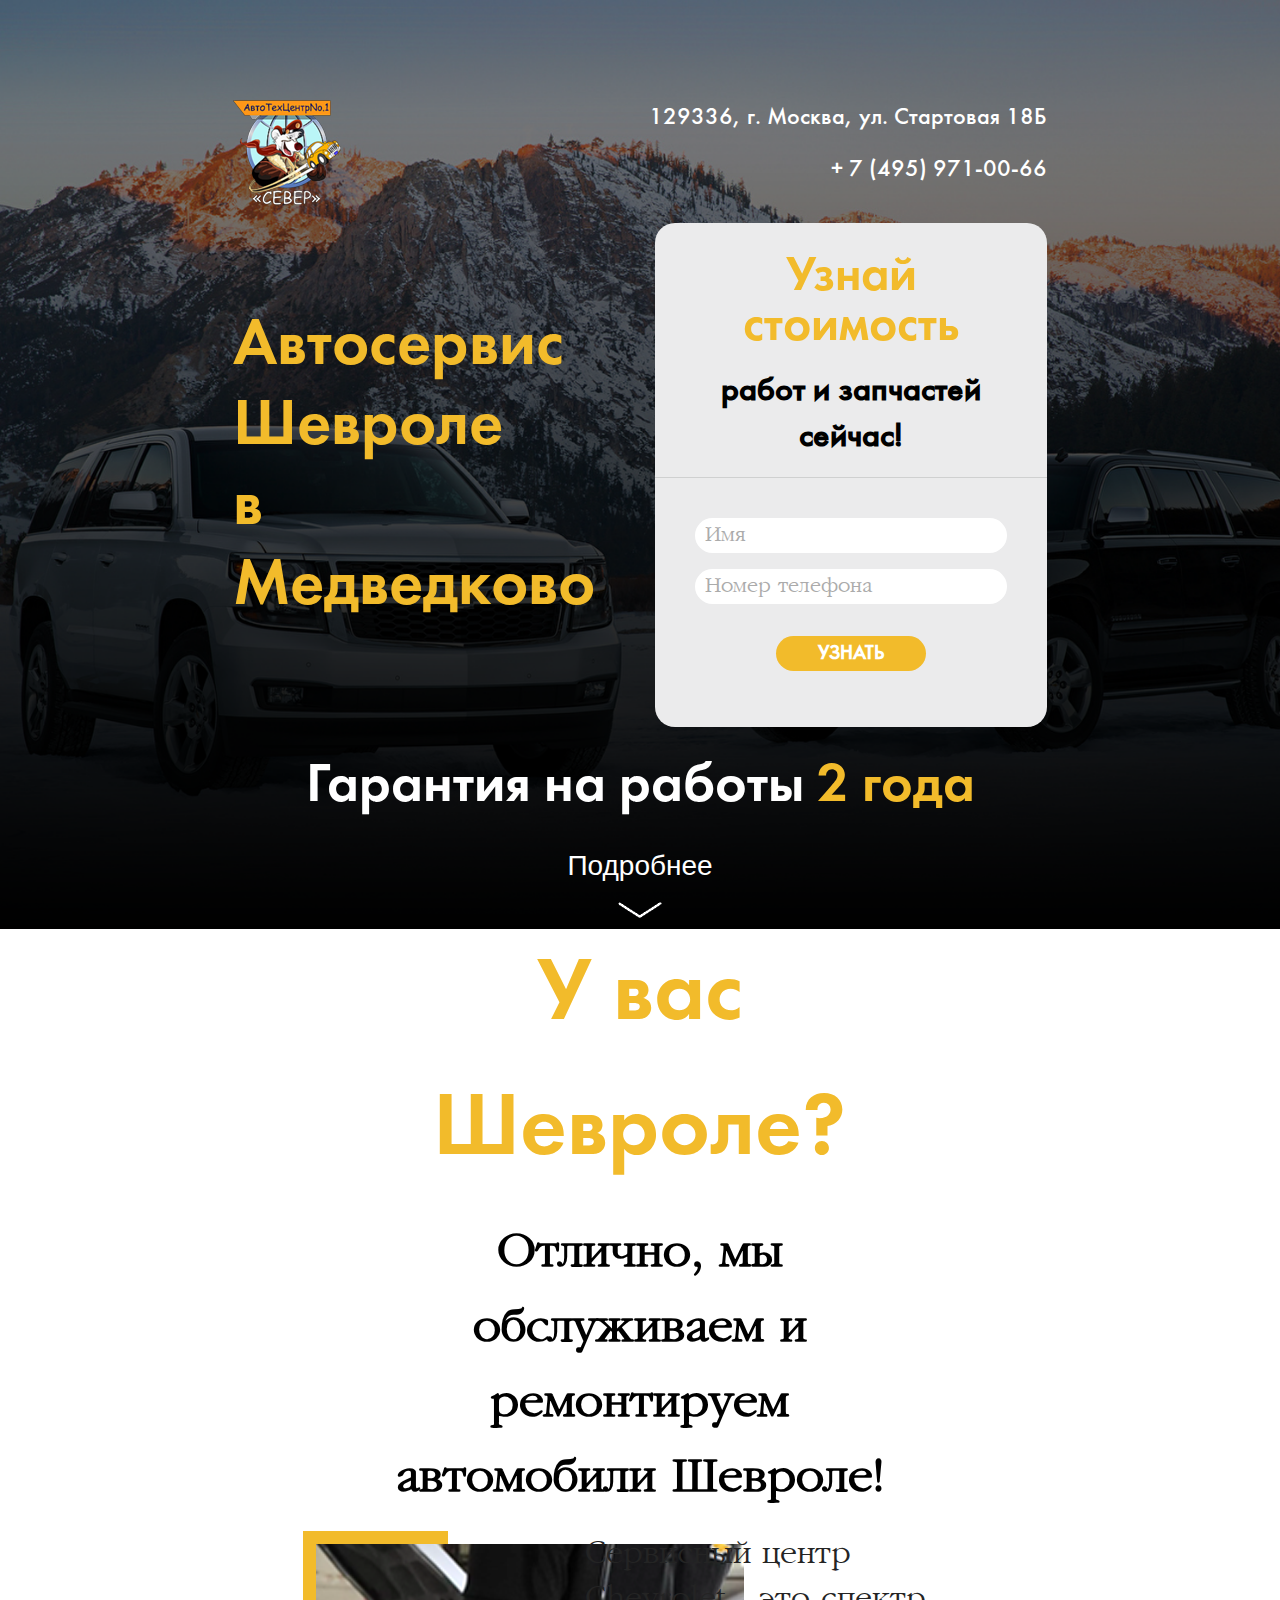
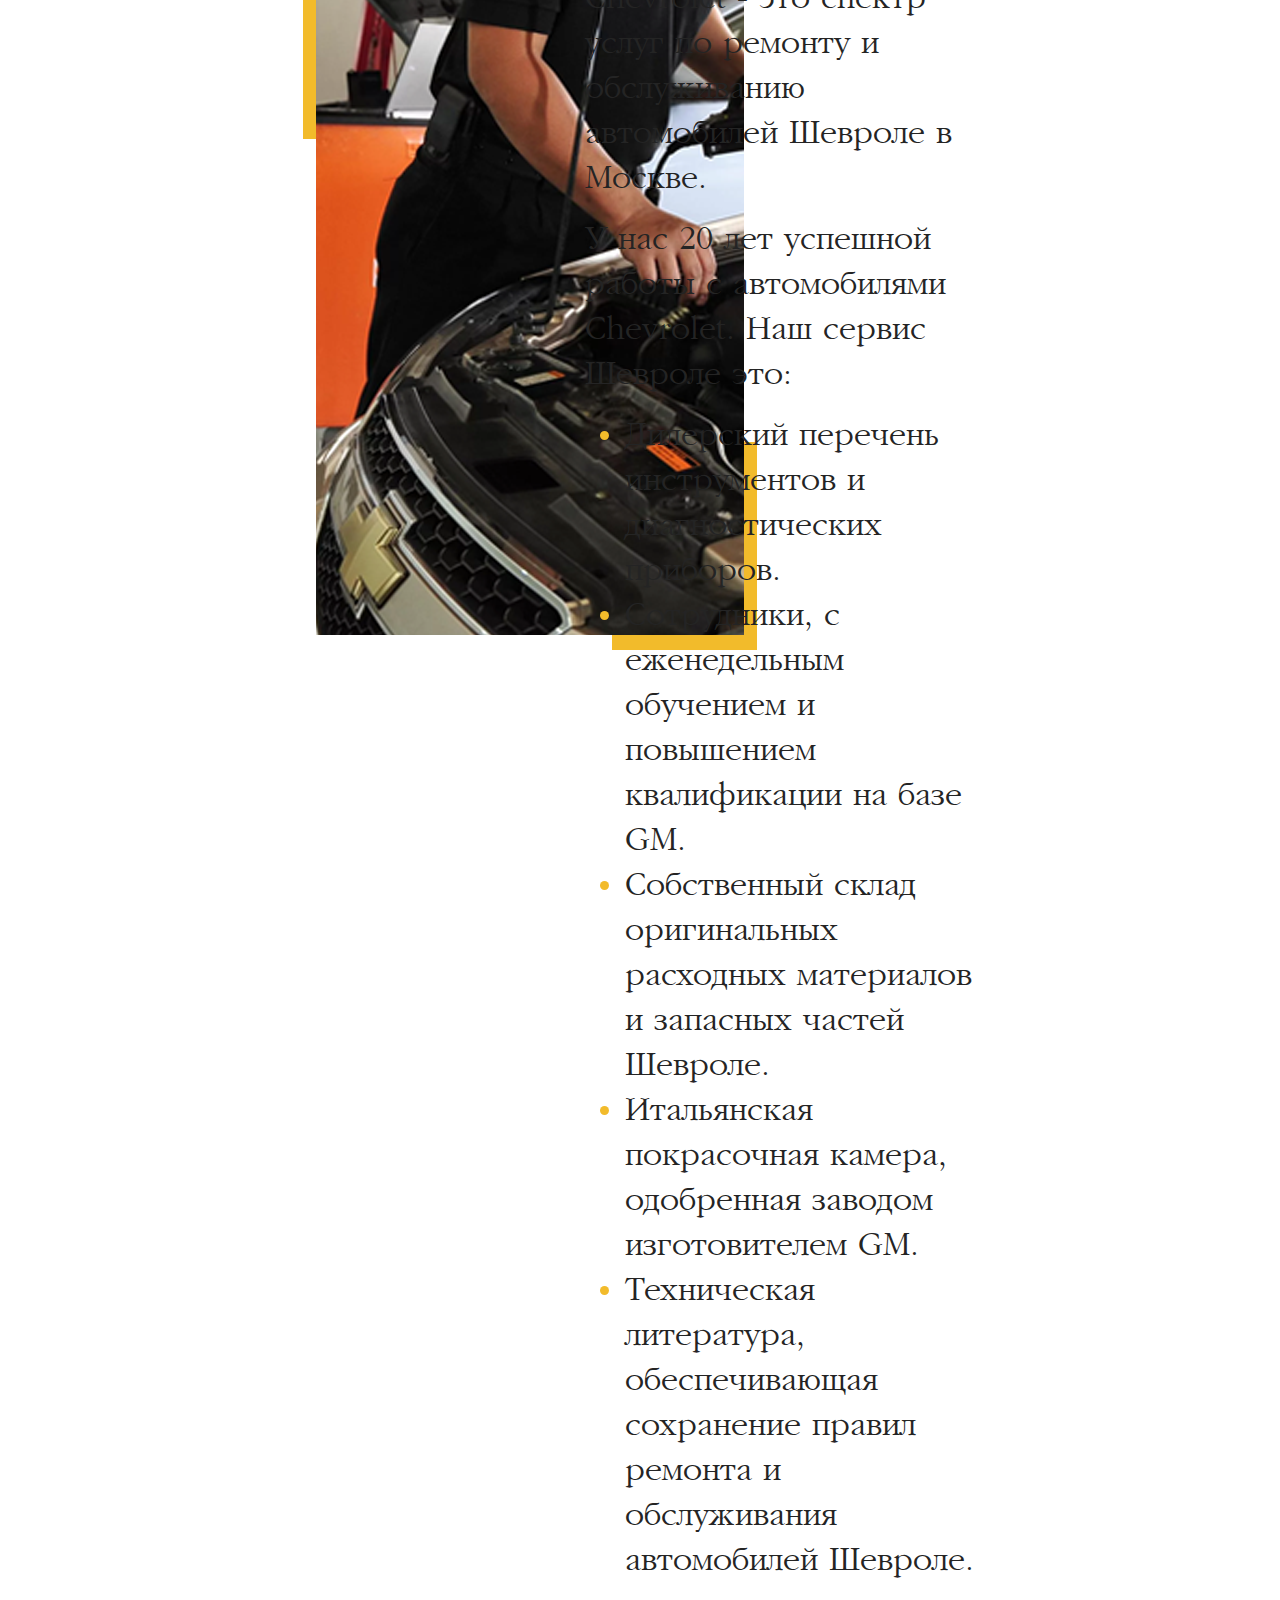
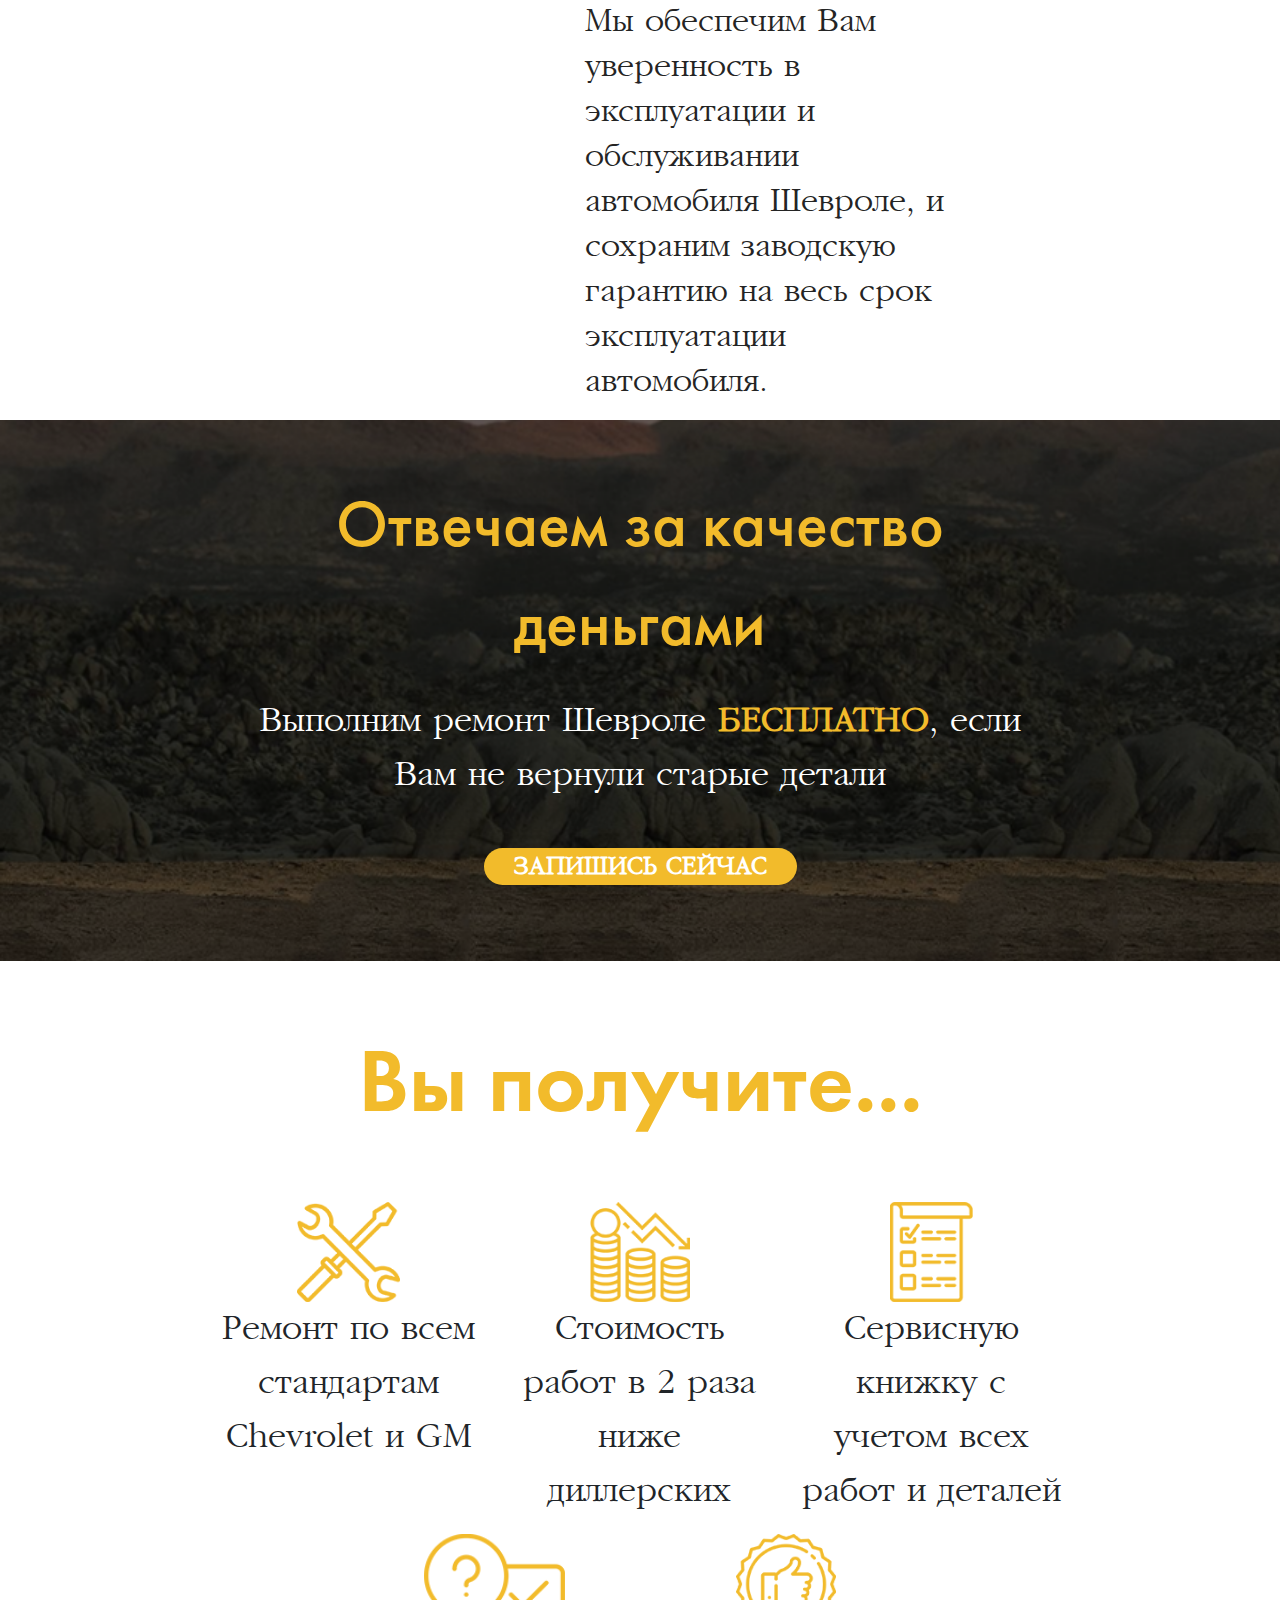
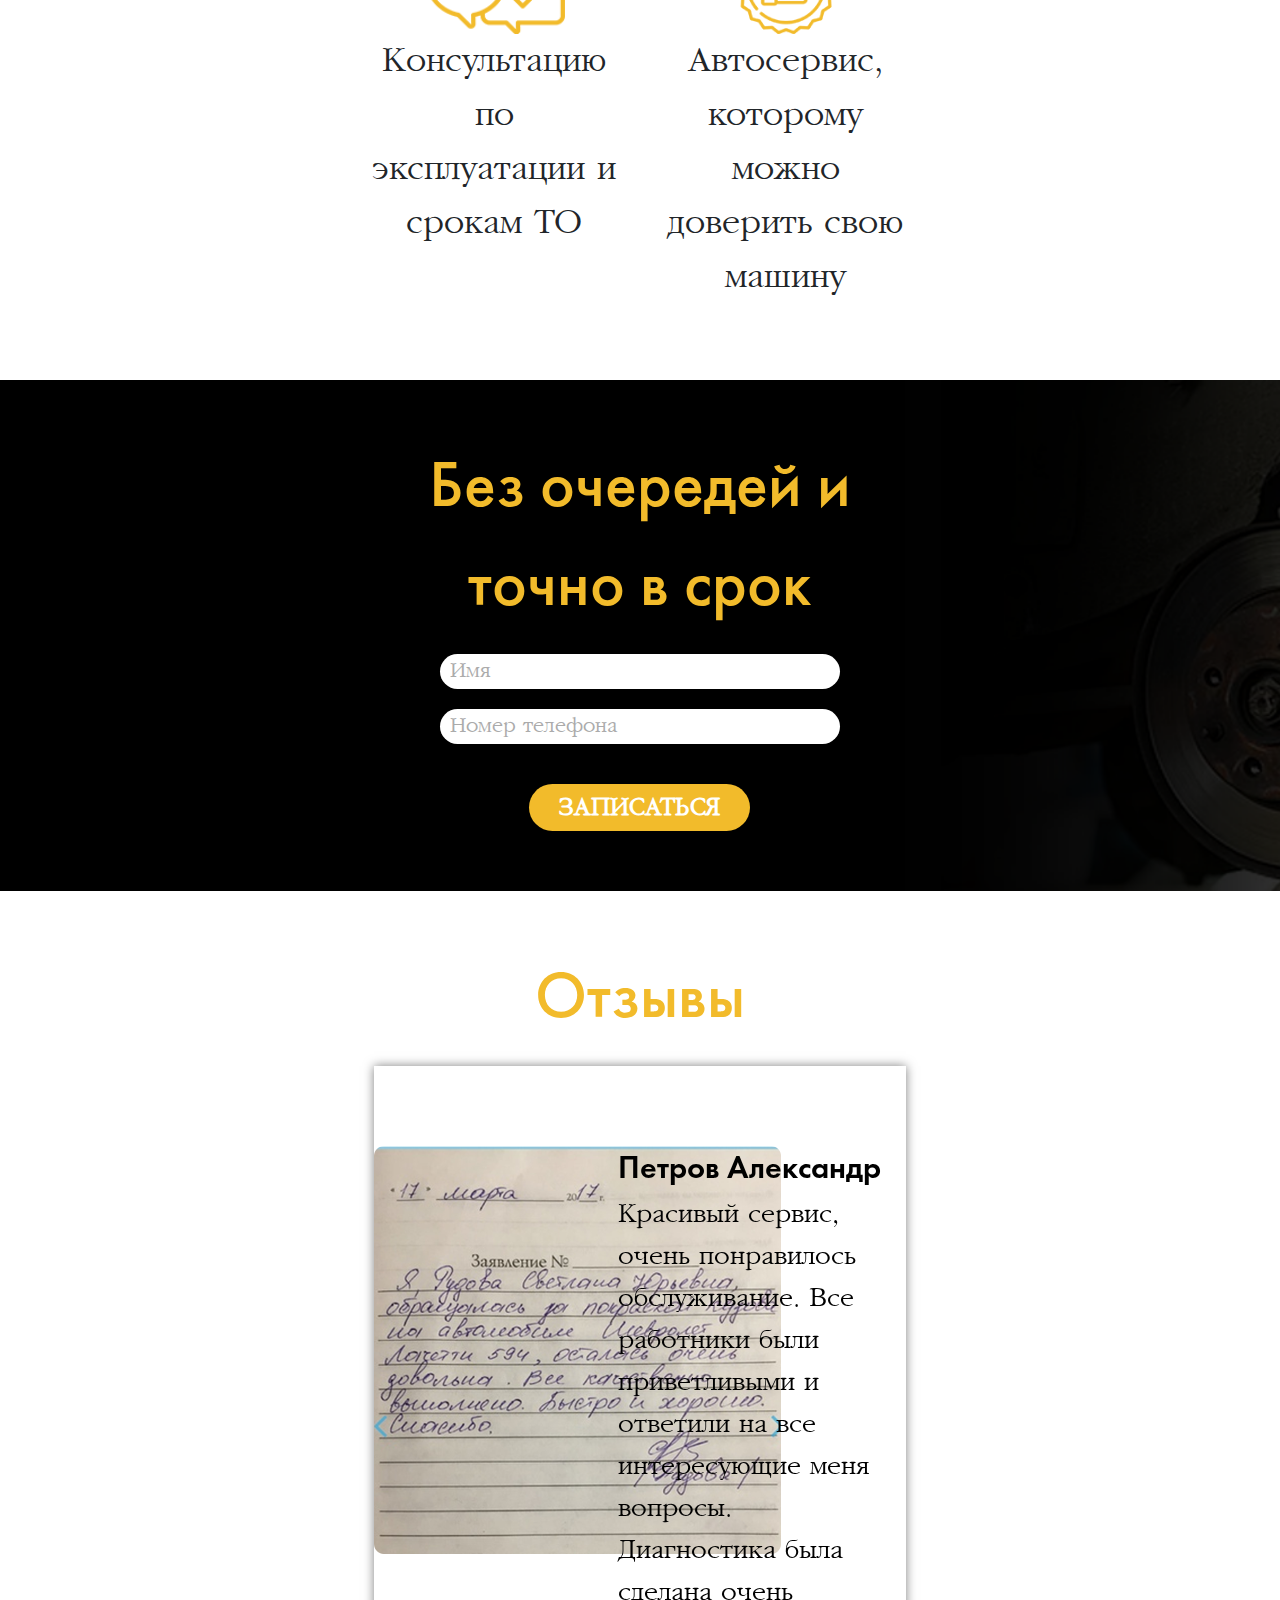
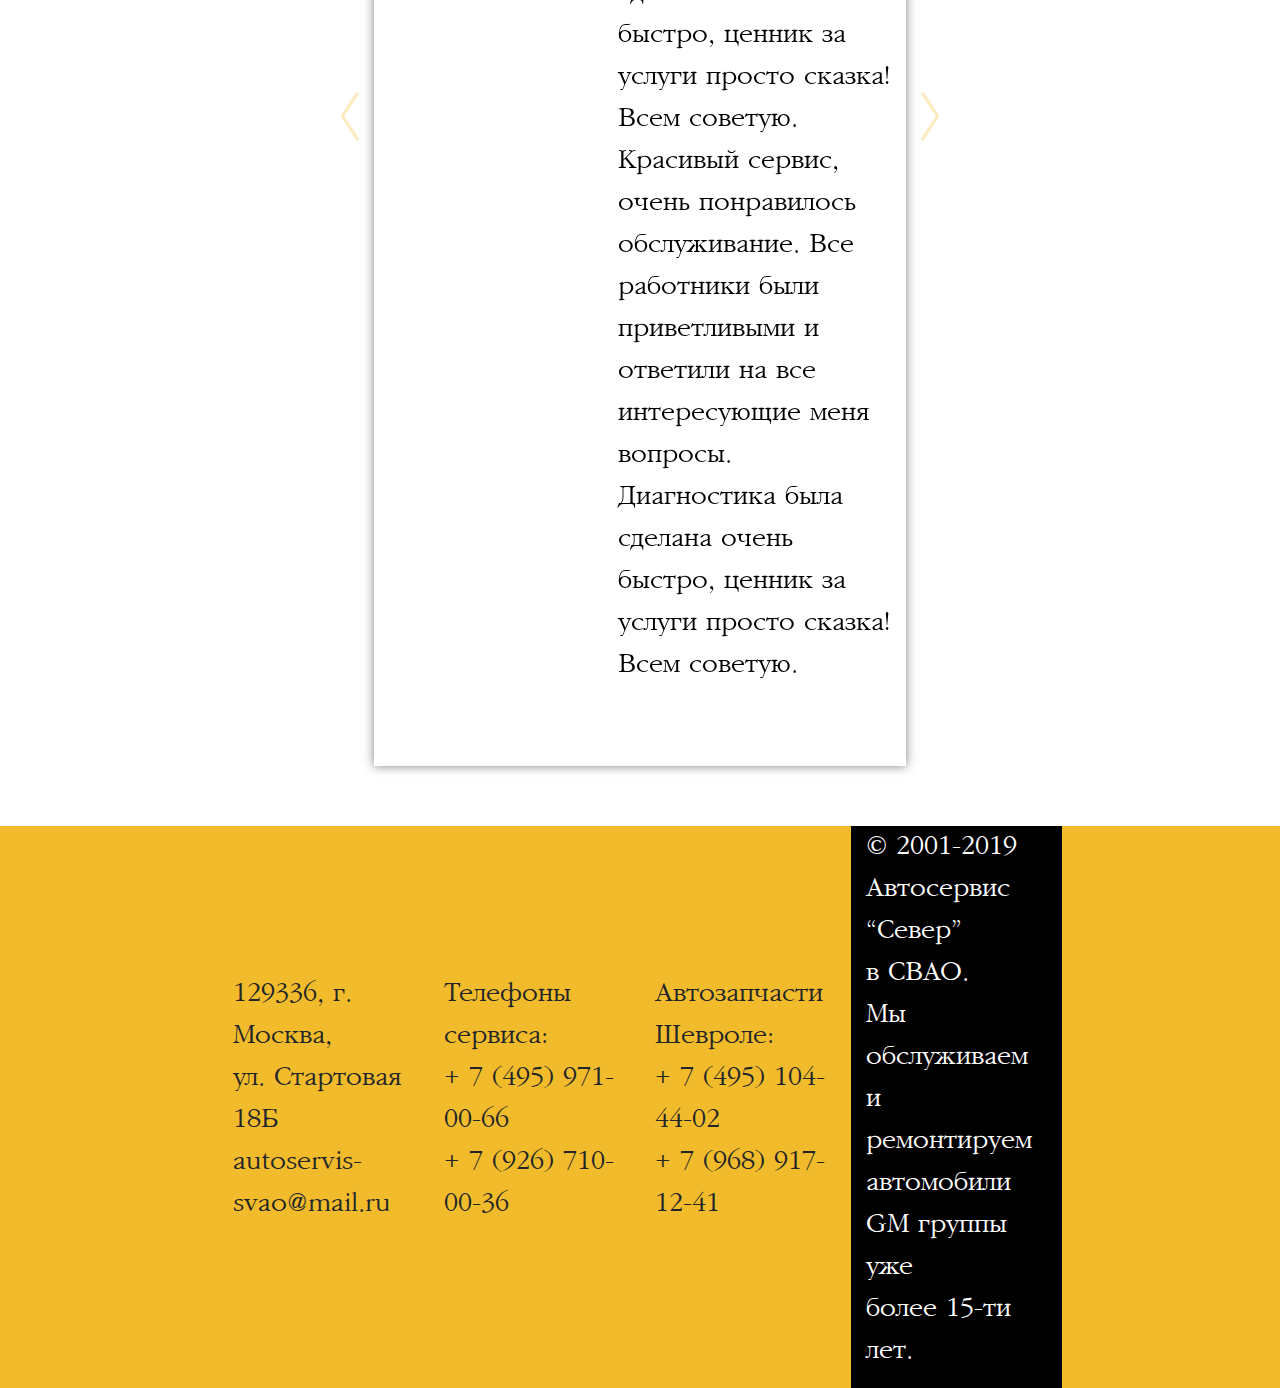
==== index.html @ 4376969a "cont fluid paddings" ====
<!DOCTYPE html>
<html lang="ru" dir="ltr">

<head>
  <meta charset="utf-8">
  <title>АвтоСервис</title>
  <link rel="stylesheet" href="https://use.fontawesome.com/releases/v5.8.2/css/all.css" integrity="sha384-oS3vJWv+0UjzBfQzYUhtDYW+Pj2yciDJxpsK1OYPAYjqT085Qq/1cq5FLXAZQ7Ay" crossorigin="anonymous">
  <link rel="stylesheet" href="css/bootstrap.min.css">
  <link rel="stylesheet" href="css/style.css">
</head>

<body>
  <header>
    <div class="container-fluid header">
      <div class="row">
        <div class="col-sm-4 col-12 text-center text-sm-left">
          <div class="logo"><img src="img/header/logo.png" alt="Logo"></div>
        </div>
        <div class="col-sm-8 col-12 text-center text-sm-right">
          <div class="contact">
            <p><i class="fas fa-map-marker-alt"></i> 129336, г. Москва, ул. Стартовая 18Б</p>
            <p><i class="fas fa-phone"></i> + 7 (495) 971-00-66</p>
          </div>
        </div>
      </div>
      <div class="row">
        <div class="col-lg-12 col-xl-6 col-12 d-flex justify-content-xl-start justify-content-center">
          <p class="align-self-center name">Автосервис<br />Шевроле<br> в Медведково</p>
        </div>
        <div class="col-lg-12 col-xl-6 col-12 d-flex justify-content-xl-end justify-content-center">
          <div class="callback align-self-center text-center">
            <div class="title">
              <p>Узнай стоимость</p>
              <p>работ и запчастей сейчас!</p>
            </div>
            <form class="text-center">
              <div class="form-group">
                <input type="text" name="name" id="name" placeholder="Имя" required>
              </div>
              <div class="form-group">
                <input type="text" name="phone" id="phone" placeholder="Номер телефона" required>
              </div>
              <div class="form-group">
                <button type="submit" name="button">Узнать</button>
              </div>
            </form>
          </div>
        </div>
      </div>
      <div class="row garant">
        <div class="col-12 text-center">
          <p>Гарантия на работы <span class="c-f2">2 года</span></p>
          <div class="more">
            <a class="d-block" id="more" href="#block1">Подробнее<br /><img src="img/header/arrow_down.png" alt="Стрелка вниз"></a>
          </div>
        </div>
      </div>
    </div>
  </header>

  <main>
    <div class="container-fluid block1" id="block1">
      <div class="row">
        <div class="col-lg-8 offset-lg-2 title text-center">
          <p>У вас Шевроле?</p>
          <p>Отлично, мы обслуживаем и ремонтируем
            автомобили Шевроле!</p>
        </div>
        <div class="col col-xl-4 offset-xl-1 col-lg-12 text-md-center">
          <img src="img/block1/remont.png" alt="Ремонт">
        </div>
        <div class="col col-xl-6 col-lg-12 description">
          <p>Сервисный центр Chevrolet - это спектр услуг по ремонту
            и обслуживанию автомобилей Шевроле в Москве.</p>
          <p>У нас 20 лет успешной работы с автомобилями Chevrolet.
            Наш сервис Шевроле это:</p>
          <ul>
            <li><span>Дилерский перечень инструментов и диагностических приборов.</span></li>
            <li><span>Сотрудники, с еженедельным обучением и повышением
                квалификации на базе GM.</span></li>
            <li><span>Собственный склад оригинальных расходных материалов
                и запасных частей Шевроле.</span></li>
            <li><span>Итальянская покрасочная камера, одобренная заводом
                изготовителем GM.</span></li>
            <li><span>Техническая литература, обеспечивающая сохранение правил
                ремонта и обслуживания автомобилей Шевроле.</span></li>
          </ul>
          <p>Мы обеспечим Вам уверенность в эксплуатации
            и обслуживании автомобиля Шевроле, и сохраним заводскую
            гарантию на весь срок эксплуатации автомобиля.</p>
        </div>
      </div>
    </div>

    <div class="container-fluid block2">
      <div class="row">
        <div class="col-12 text-center">
          <p>Отвечаем за качество деньгами</p>
          <p>Выполним ремонт Шевроле <span class="c-f2 font-weight-bold">БЕСПЛАТНО</span>, если Вам не вернули старые детали</p>
          <p><a href="#">запишись сейчас</a></p>
        </div>
      </div>
    </div>

    <div class="container-fluid block3">
      <div class="row text-center">
        <div class="col-12 title">
          <p>Вы получите...</p>
        </div>
        <div class="row text-center">
          <div class="col-lg-4 col-md-12 col-12 col-sm-12 item"><img src="img/block3/tools.png" alt="tools">
            <p>Ремонт по всем стандартам
              Chevrolet и GM</p>
          </div>
          <div class="col-lg-4 col-md-12 col-12 col-sm-12 item"><img src="img/block3/reduction.png" alt="tools">
            <p>Стоимость работ в 2 раза
              ниже диллерских</p>
          </div>
          <div class="col-lg-4 col-md-12 col-12 col-sm-12 item"><img src="img/block3/checklist.png" alt="tools">
            <p>Сервисную книжку с учетом
              всех работ и деталей</p>
          </div>
        </div>
        <div class="row text-center justify-content-center">
          <div class="col-lg-4 col-md-12 col-12 col-sm-12 item"><img src="img/block3/question.png" alt="tools">
            <p>Консультацию по эксплуатации
              и срокам ТО</p>
          </div>
          <div class="col-lg-4 col-md-12 col-12 col-sm-12 item"><img src="img/block3/recommended.png" alt="tools">
            <p>Автосервис, которому можно
              доверить свою машину</p>
          </div>
        </div>
      </div>
    </div>

    <div class="container-fluid block4">
      <div class="row">
        <div class="col-8 offset-2 text-center">
          <p>Без очередей и точно в срок</p>
          <form>
            <input type="text" name="name" id="name1" placeholder="Имя" required>
            <input type="text" name="phone" id="phone1" placeholder="Номер телефона" required>
            <div class="button"><button type="submit" name="button">Записаться</button></div>
          </form>
        </div>
      </div>
    </div>

    <div class="container-fluid block5">
      <div class="row">
        <div class="col-12 text-center">
          <p>Отзывы</p>
        </div>
        <div class="col-lg-8 offset-lg-2 col-12">
          <div id="carousel" class="carousel slide" data-ride="carousel">
            <div class="carousel-inner">
              <div class="carousel-item active">
                <div class="row justify-content-center">
                  <div class="col-lg-5 col-md-12 col-12 text-lg-right text-center">
                    <img src="img/block5/comment1.png" alt="Комментарий">
                  </div>
                  <div class="col-lg-7 col-md-12 col-12">
                    <div class="name">Петров Александр</div>
                    <div class="comment"> Красивый сервис, очень понравилось обслуживание.
                      Все работники были приветливыми и ответили на все
                      интересующие меня вопросы.
                      Диагностика была сделана очень быстро, ценник за
                      услуги просто сказка! Всем советую.
                      Красивый сервис, очень понравилось обслуживание.
                      Все работники были приветливыми и ответили на все
                      интересующие меня вопросы.
                      Диагностика была сделана очень быстро, ценник за
                      услуги просто сказка! Всем советую.</div>
                  </div>
                </div>
              </div>
            </div>
            <a class="carousel-control-prev" href="#carousel" role="button" data-slide="prev">
              <img src="img/block5/arrow_left.png" alt="Стрелка">
              <span class="sr-only">Назад</span>
            </a>
            <a class="carousel-control-next" href="#carousel" role="button" data-slide="next">
              <img src="img/block5/arrow_right.png" alt="Стрелка">
              <span class="sr-only">Вперед</span>
            </a>
          </div>
        </div>
      </div>
    </div>

    <footer>
      <div class="container-fluid footer">
        <div class="row d-flex align-items-center">
          <div class="col-lg-3 col-6">
            <p>129336, г. Москва,<br />
              ул. Стартовая 18Б<br />
              autoservis-svao@mail.ru</p>
          </div>
          <div class="col-lg-3 col-6">
            <p>Телефоны сервиса:<br />
              + 7 (495) 971-00-66<br />
              + 7 (926) 710-00-36</p>
          </div>
          <div class="col-lg-3 col-6">
            <p>Автозапчасти Шевроле:<br />
              + 7 (495) 104-44-02<br />
              + 7 (968) 917-12-41</p>
          </div>
          <div class="col-lg-3 col-6 info">
            <p>© 2001-2019 Автосервис “Север”<br />
              в СВАО.<br />
              Мы обслуживаем и ремонтируем<br />
              автомобили GM группы уже<br />
              более 15-ти лет.</p>
          </div>
        </div>
      </div>
    </footer>
  </main>

  <script src="js/jquery-3.4.1.min.js"></script>
  <script src="js/bootstrap.min.js"></script>
  <script src="js/main.js"></script>
</body>

</html>
---- css/style.css ----
/* Fonts */

@font-face {
  font-family: 'futuramediumc';
  src: url('../fonts/futuramediumc.otf') format("opentype");
}

@font-face {
  font-family: 'futurademic';
  src: url('../fonts/futurademic.otf') format("opentype");
}

@font-face {
  font-family: 'garamond';
  src: url('../fonts/garamond.ttf') format("opentype");
}

html, body {
  height: 100%;
  width: 100%;
}

/* End Fonts */


/* Header */

header {
  height: auto;
  background-image: url('../img/header/background.png');
  background-position: center;
  background-size: cover;
  padding-top: 100px;
}
.header .row:nth-child(2) {
  height: 60vh;
}
.header p {
  font-size: 24px;
  color: #fff;
  font-family: 'futuramediumc';
}
.header .row:nth-child(2) .name {
  font-family: 'futurademic';
  font-size: 90px;
  line-height: 91px;
  color: #f2bb2b;
}

.header .callback {
  /* padding: 30px 60px; */
  background-color: #EBEBEC;
  border-radius: 20px;
  float: right;
}

.header .callback .title p:first-child {
  font-family: 'futurademic';
  font-size: 50px;
  line-height: 50px;
  color: #f2bb2b;
}

.header .callback .title p:last-child {
  font-family: 'futuramediumc';
  font-size: 34px;
  line-height: 46px;
  color: #000;
}

.header .callback .title {
  padding-top: 30px;
  padding-left: 60px;
  padding-right: 60px;
  border-bottom: 1px solid #CFD0D0;
  font-weight: bold;
}

.header .callback form {
  padding: 40px;
}

.header .callback form input {
  height: 35px;
  width: 100%;
  border-radius: 30px;
  padding: 10px;
  border: 0;
}

.header .callback form input::placeholder {
  font-family: 'garamond';
  color: #ABABAB;
  font-size: 22px;
  line-height: 31px;
}

.header .callback form button {
  height: 35px;
  width: 150px;
  border-radius: 30px;
  border: 0;
  margin-top: 1rem;
  background-color: #f2bb2b;
  font-family: 'futuramediumc';
  font-size: 20px;
  line-height: 26px;
  text-transform: uppercase;
  color: #fff;
  font-weight: bold;
}

.c-f2 {
  color: #f2bb2b;
}

.header .garant p {
  font-size: 56px;
  font-family: 'futurademic'
}

.header .more a {
  text-decoration: none;
  font-size: 28px;
  font-style: 'futuramediumc';
  color: #fff;
}

.header .more a:hover {
  animation-name: more;
  animation-duration: 2s;
  animation-timing-function: linear;
  animation-iteration-count: infinite;
}

@keyframes more {
  0% {
    -webkit-transform: scale(1);
    -ms-transform: scale(1);
    transform: scale(1);
  }

  25% {
    -webkit-transform: scale(1.1);
    -ms-transform: scale(1.1);
    transform: scale(1.1);
  }

  50% {
    -webkit-transform: scale(1.2);
    -ms-transform: scale(1.2);
    transform: scale(1.2);
  }

  75% {
    -webkit-transform: scale(1.1);
    -ms-transform: scale(1.1);
    transform: scale(1.1);
  }

  100% {
    -webkit-transform: scale(1);
    -ms-transform: scale(1);
    transform: scale(1);
  }
}

/* End Header */
@media screen and (max-device-width: 767px) {
  .container-fluid {
    padding: 0 40px;
  }
  .header .row:nth-child(2) {
    height: 100vh;
  }
}
@media screen and (min-device-width: 768px) {
  .container-fluid {
    padding: 0 70px;
  }
  .header .row:nth-child(2) {
    height: 80vh;
  }
}
@media screen and (min-device-width: 992px) {
  .container-fluid {
    padding: 0 133px;
  }
  .header .row:nth-child(2) {
    height: 80vh;
  }
}
@media screen and (min-device-width: 1200px) {
  .container-fluid {
    padding: 0 233px;
  }
  .header .row:nth-child(2) {
    height: 60vh;
  }
}
@media screen and (min-device-width: 1200px) {
  .header .row:nth-child(2) .name {
    font-size: 66px;
    line-height: 80px;
  }
}
@media screen and (min-device-width: 1500px) {
  .header .row:nth-child(2) .name {
    font-size: 90px;
    line-height: 91px;
  }
}

.block1 .title p:first-child {
  color: #f2bb2b;
  font-size: 90px;
  font-family: 'futurademic';
}

.block1 .title p:last-child {
  color: #000;
  font-size: 50px;
  font-family: 'garamond';
  font-weight: bold;
}

.block1 .description {
  font-size: 34px;
  color: #242424;
  line-height: 45px;
  font-family: 'garamond';
}

.block1 .description li {
  color: #f2bb2b;
}

.block1 .description li span {
  color: #242424;
}

.block2 {
  background-image: url('../img/block2/bg.png');
  background-size: cover;
  height: 100%;
  padding-top: 60px;
  padding-bottom: 60px;
}

.block2 p:first-child {
  font-size: 66px;
  color: #f2bb2b;
  font-family: 'futuramediumc';
}

.block2 p:nth-child(2) {
  font-size: 36px;
  color: #fff;
  font-family: 'garamond';
  padding-bottom: 30px;
}

.block2 a {
  padding: 5px 30px;
  border-radius: 30px;
  border: 0;
  background-color: #f2bb2b;
  font-family: 'garamond';
  font-size: 26px;
  line-height: 37px;
  text-transform: uppercase;
  color: #fff;
  font-weight: bold;
  text-decoration: none;
}

.block3 {
  padding-top: 60px;
  padding-bottom: 60px;
}

.block3 .title p {
  font-family: 'futurademic';
  font-size: 90px;
  color: #f2bb2b;
  padding-bottom: 30px;
}

.block3 .item p {
  font-size: 36px;
  font-family: 'garamond';
}

.block3 .item img {
  height: 100px;
}

.block4 {
  background-image: url('../img/block4/bg.png');
  background-size: cover;
  height: 100%;
  padding-top: 60px;
  padding-bottom: 60px;
}

.block4 p {
  font-size: 66px;
  color: #f2bb2b;
  font-family: 'futuramediumc';
}

.block4 .button {
  padding-top: 20px;
}

.block4 button {
  padding: 5px 30px;
  border-radius: 30px;
  border: 0;
  background-color: #f2bb2b;
  font-family: 'garamond';
  font-size: 26px;
  line-height: 37px;
  text-transform: uppercase;
  color: #fff;
  font-weight: bold;
  text-decoration: none;
}

.block4 form input {
  margin-bottom: 20px;
  height: 35px;
  width: 400px;
  border-radius: 30px;
  padding: 10px;
  border: 0;
}

.block4 form input::placeholder {
  font-family: 'garamond';
  color: #ABABAB;
  font-size: 22px;
  line-height: 31px;
}

.block5 {
  padding-top: 60px;
  padding-bottom: 60px;
  position: relative;
}

.block5 p {
  font-size: 66px;
  color: #f2bb2b;
  font-family: 'futuramediumc';
}

.block5 .name {
  font-size: 32px;
  font-family: 'futurademic';
  color: #000;
  padding: 0 10px;
}

.block5 .comment {
  font-size: 28px;
  color: #000;
  font-family: 'garamond';
  padding: 0 10px;
}

.block5 .carousel {
  box-shadow: 0 0 10px rgba(0, 0, 0, 0.5);
}

.block5 .carousel-control-prev {
  position: absolute;
  left: -12%;
}

.block5 .carousel-control-next {
  position: absolute;
  right: -12%;
}

.block5 .carousel-item {
  padding: 80px 0;
}

.footer {
  background-color: #f2bb2b;
}

.footer p {
  font-size: 28px;
  font-family: 'garamond';
}

.footer .info {
  background-color: #000;
  color: #fff;
  font-size: 26px;
}
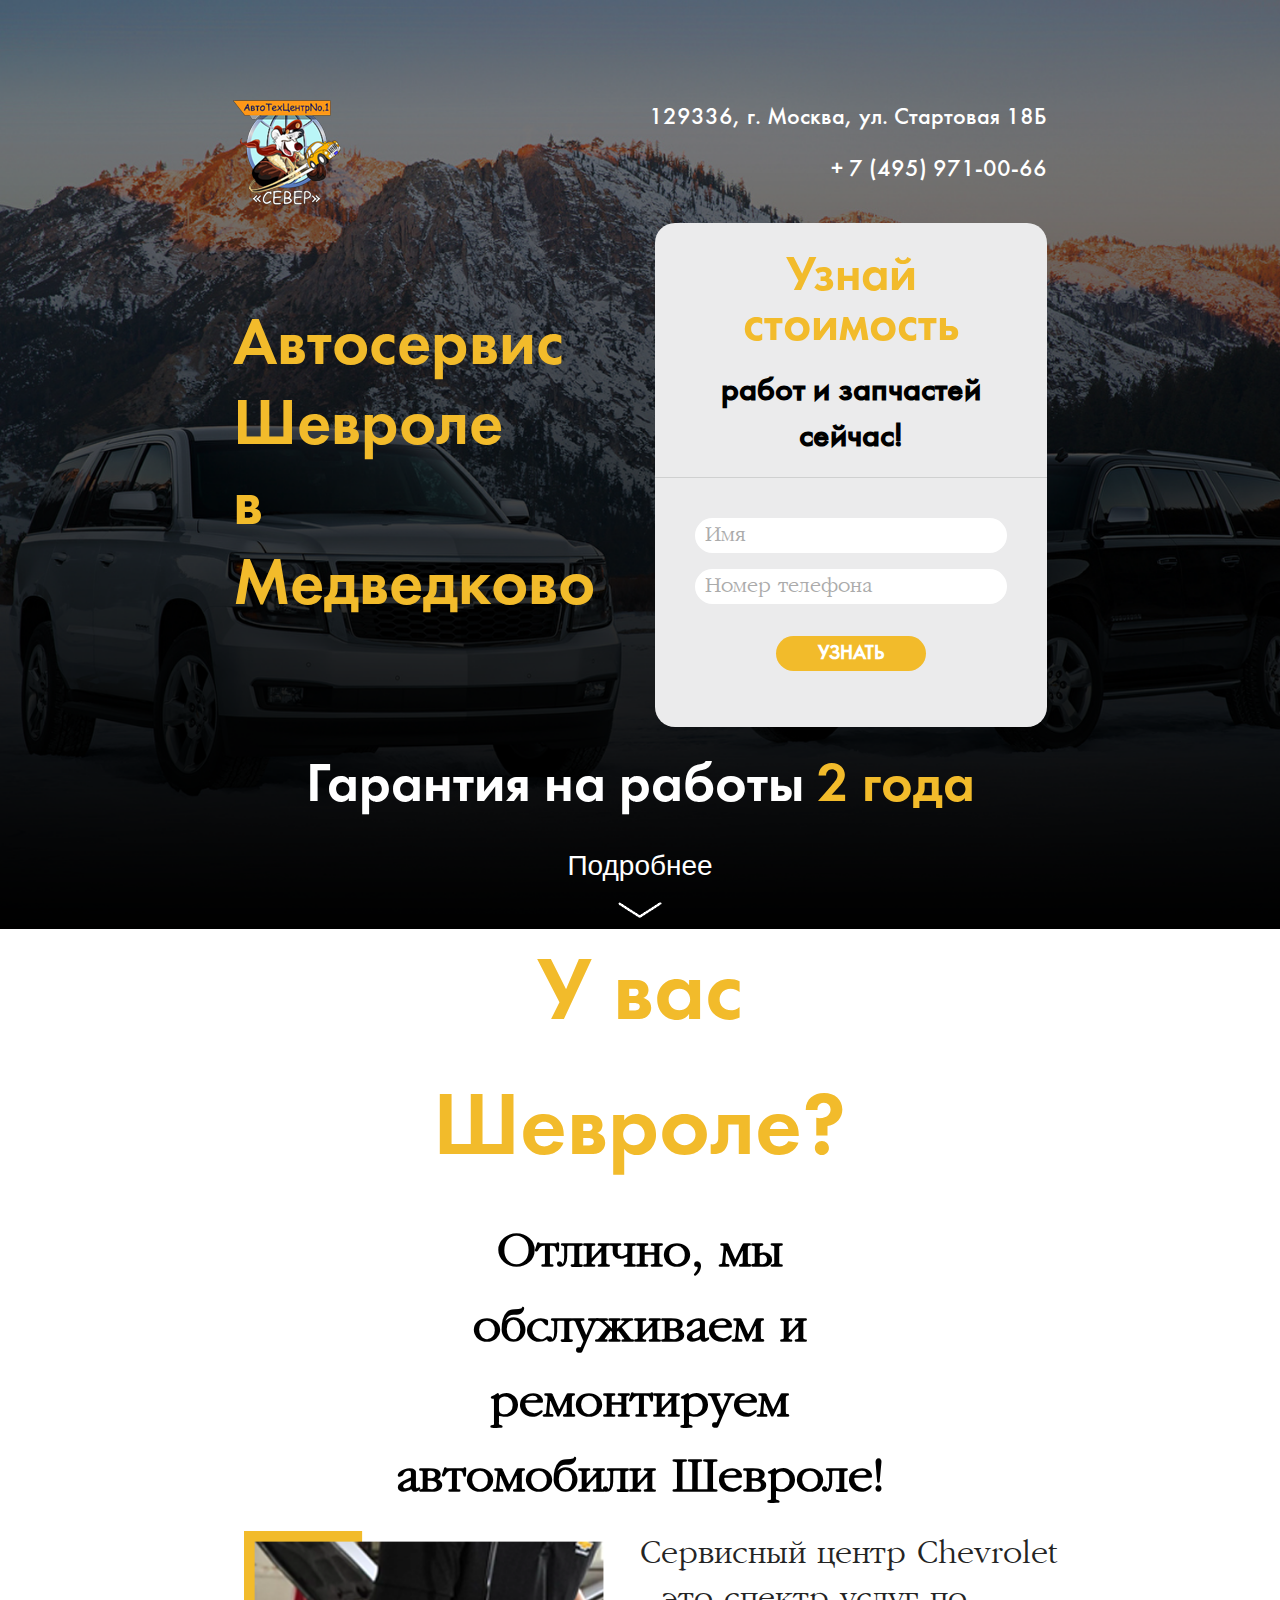
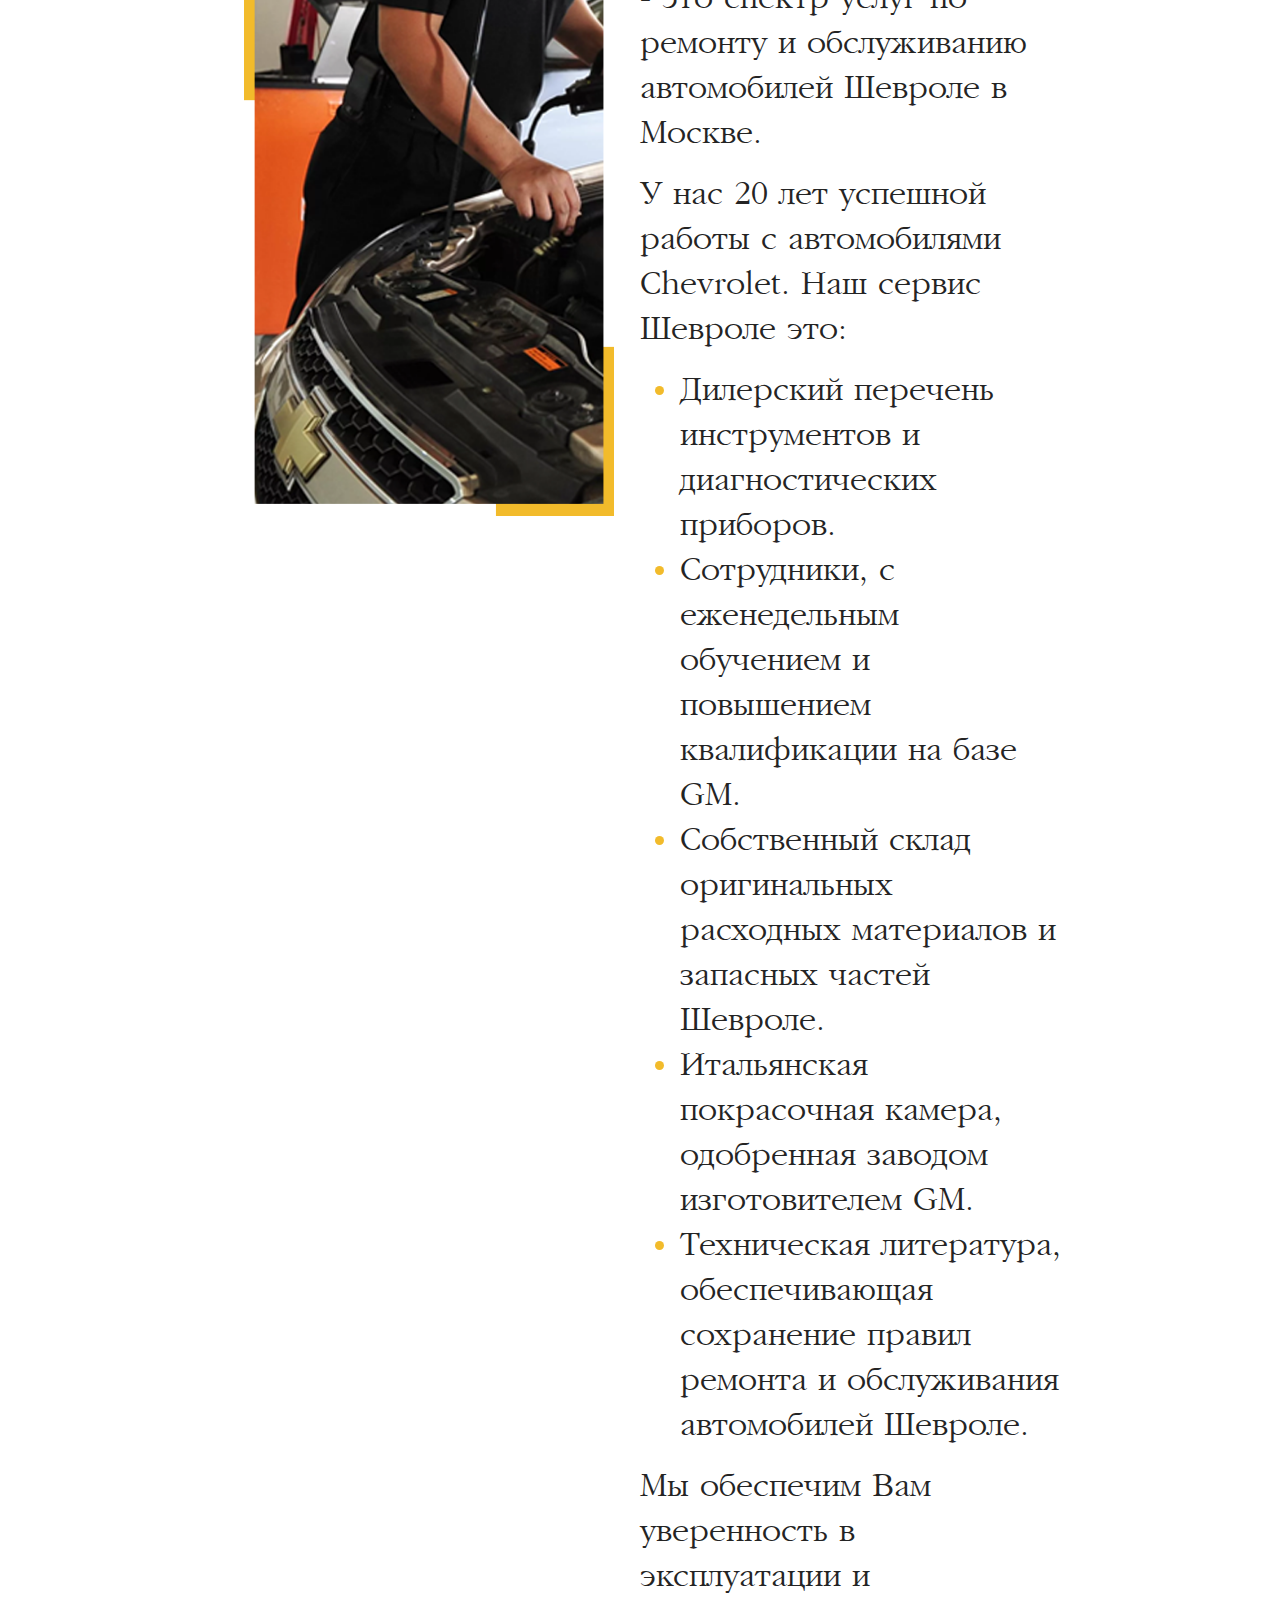
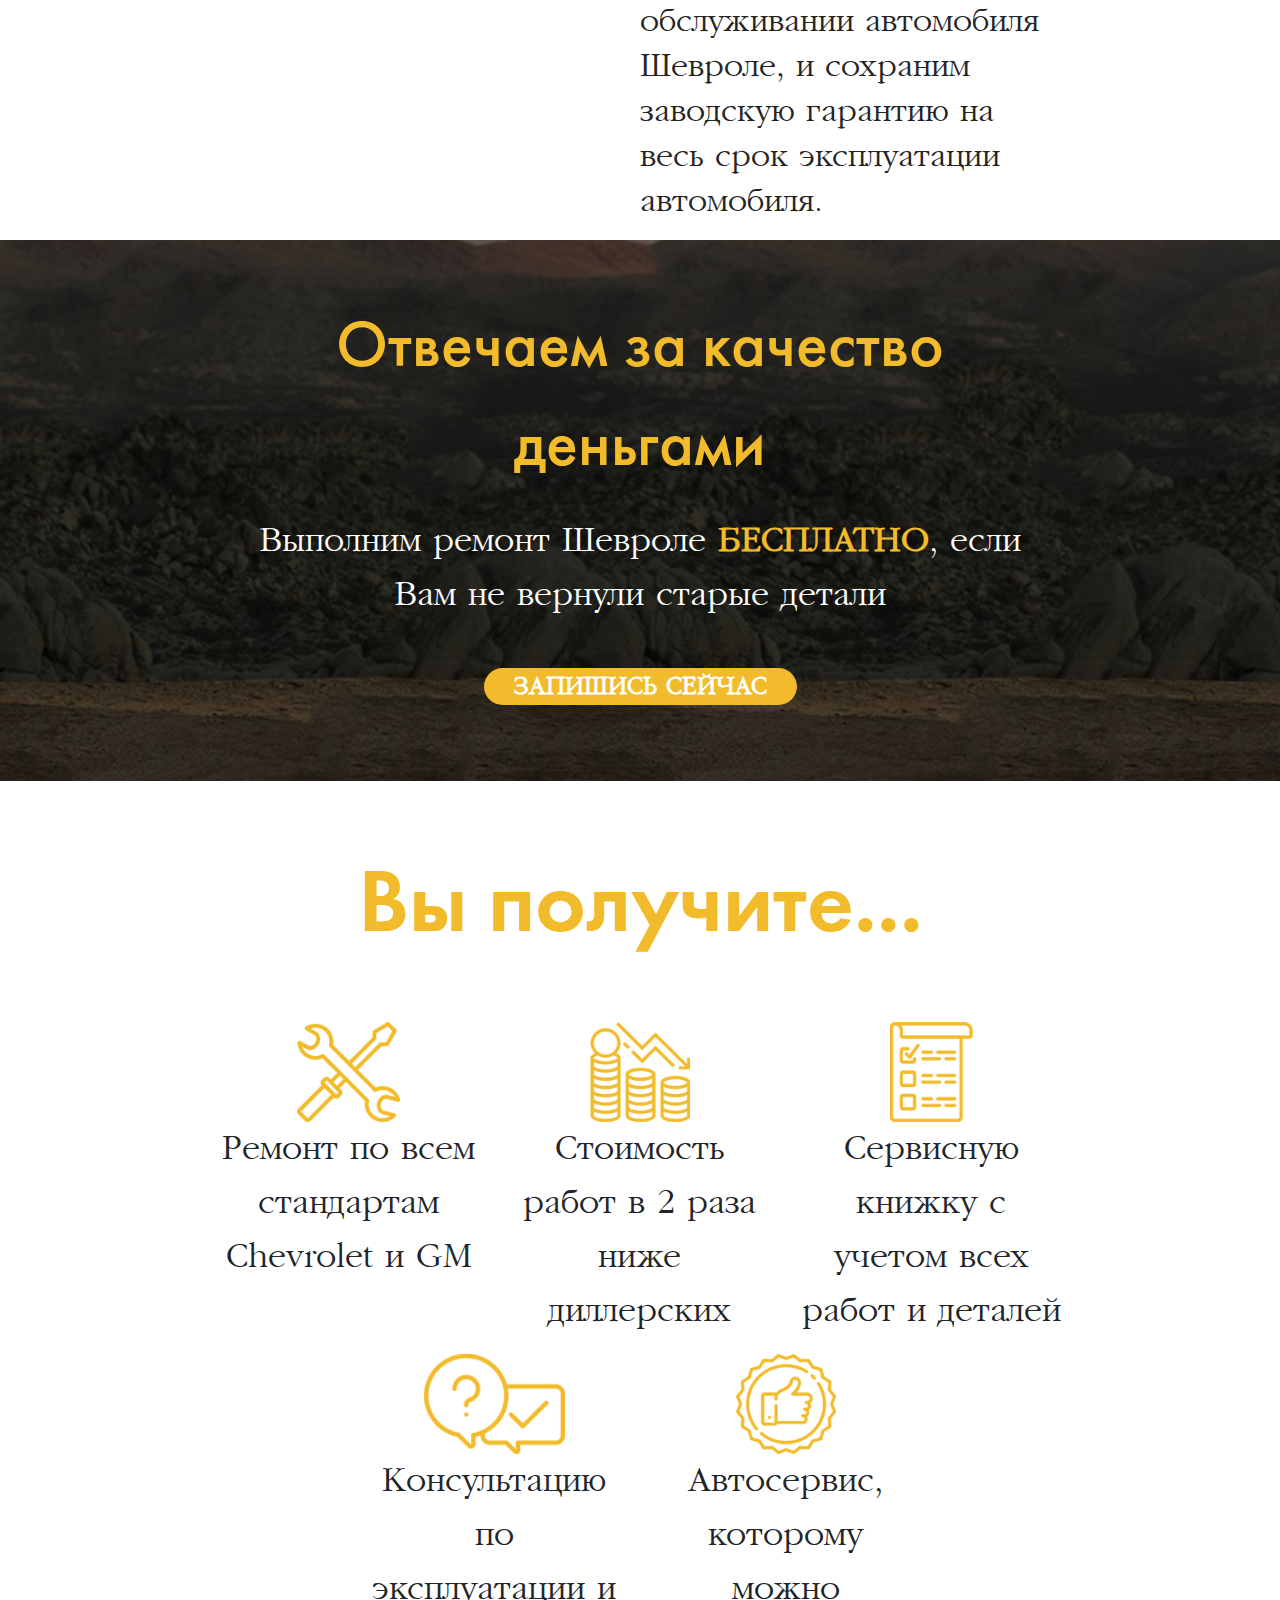
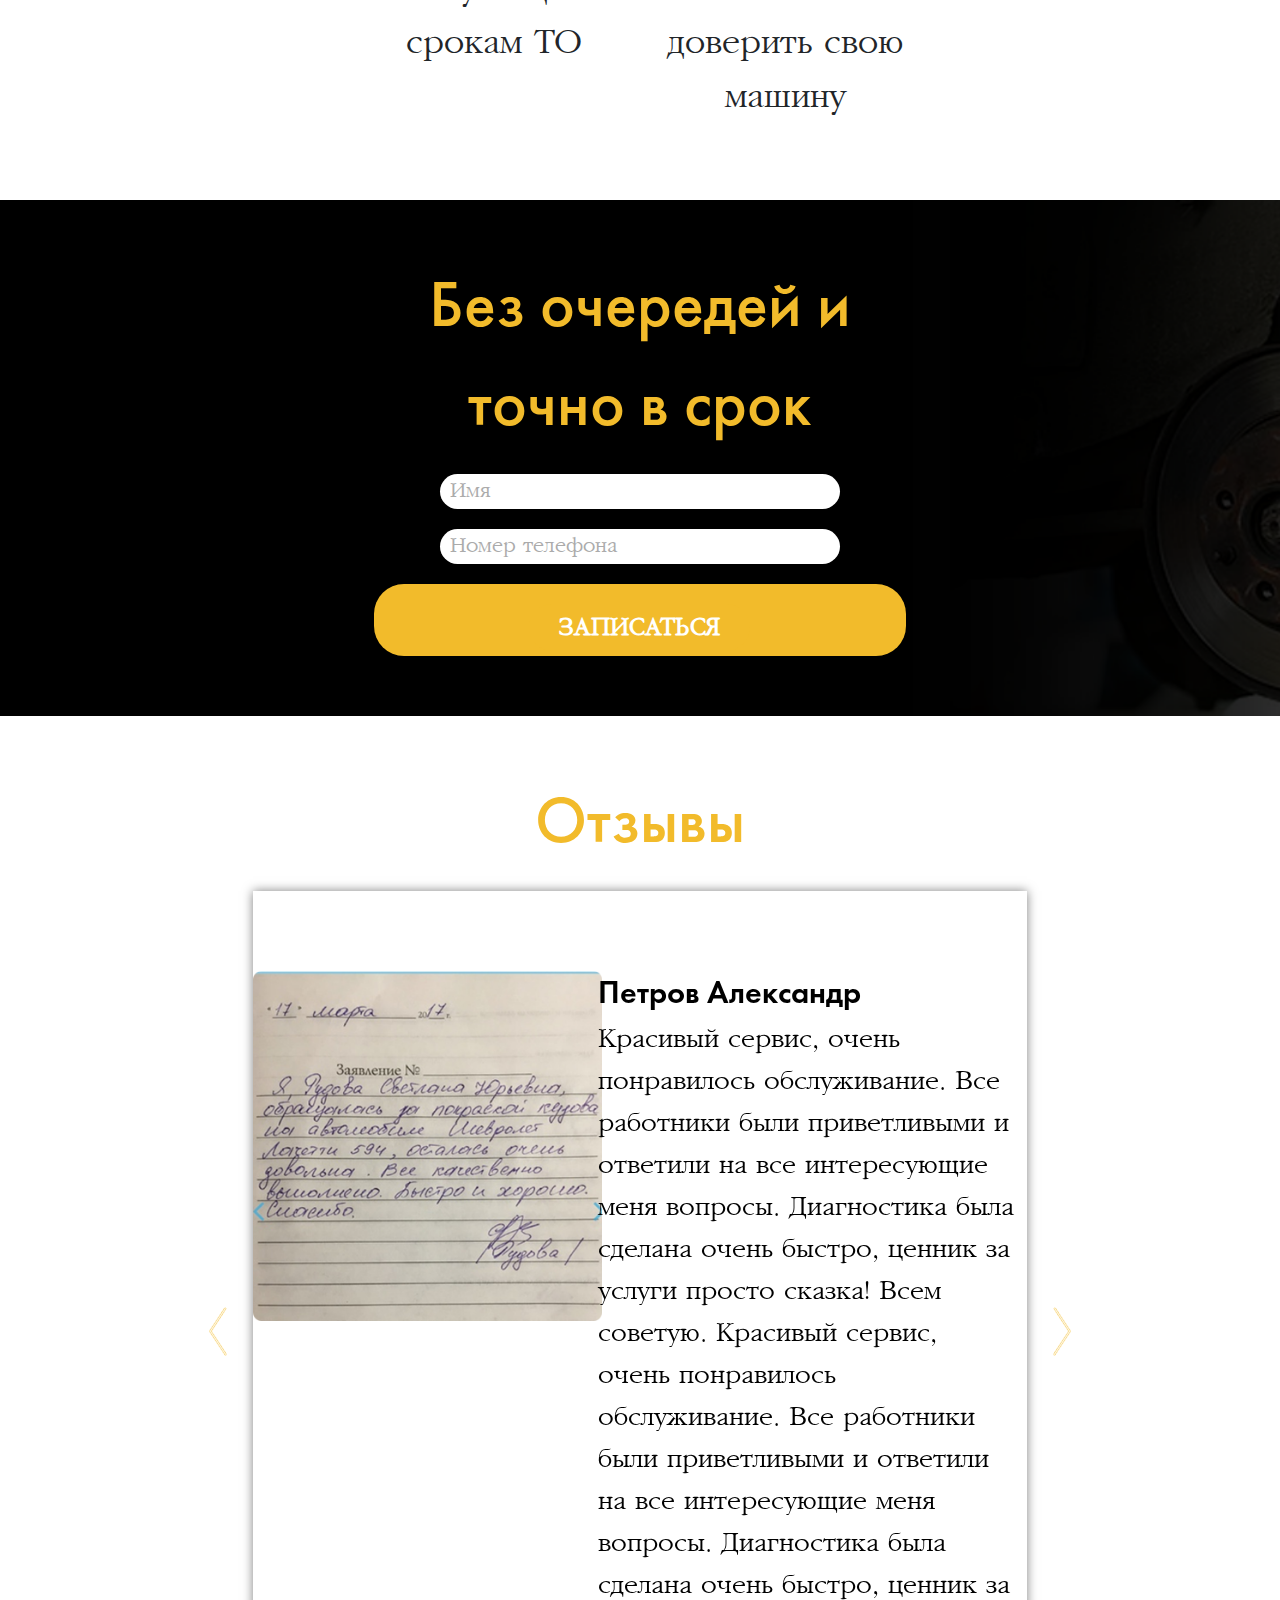
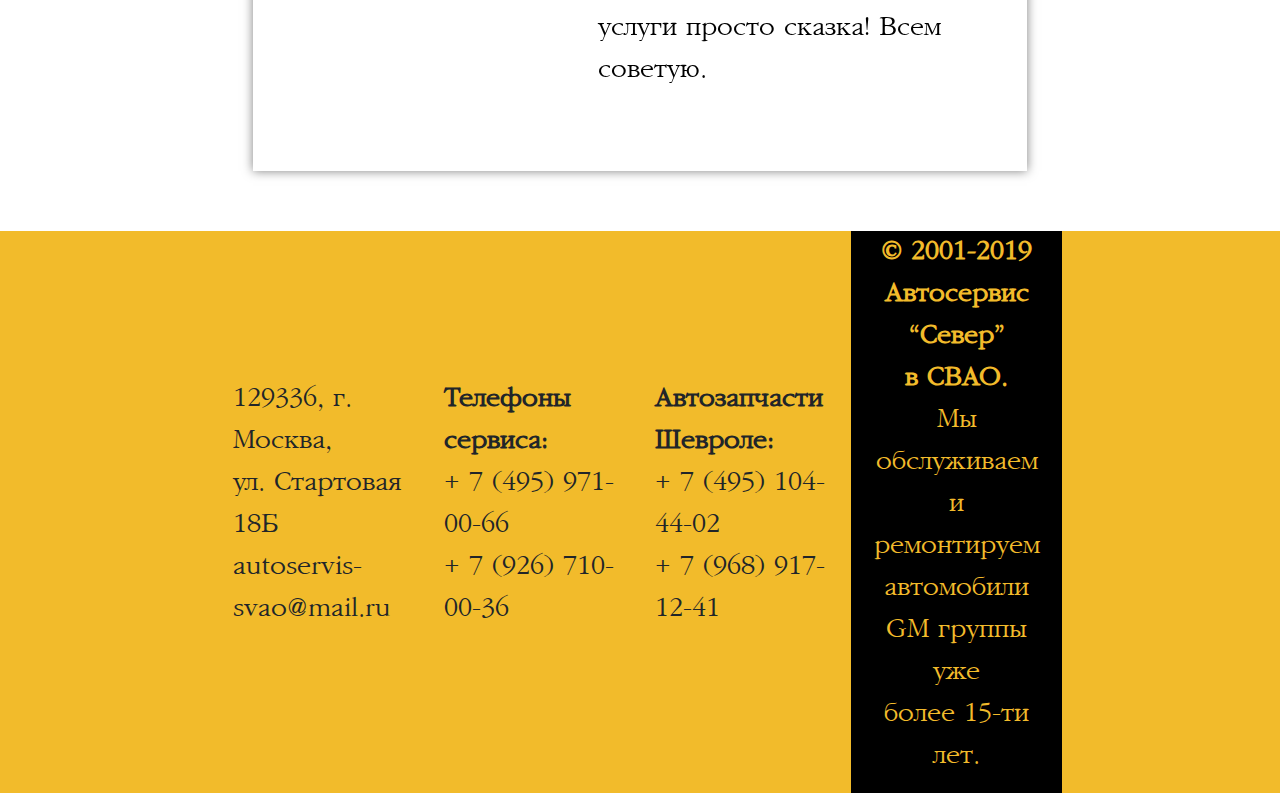
==== commit 304fac05: "fixed" ====
--- a/index.html
+++ b/index.html
@@ -35,13 +35,13 @@
             </div>
             <form class="text-center">
               <div class="form-group">
-                <input type="text" name="name" id="name" placeholder="Имя" required>
+                <input type="text" id="name" placeholder="Имя" required>
               </div>
               <div class="form-group">
-                <input type="text" name="phone" id="phone" placeholder="Номер телефона" required>
+                <input type="text" id="phone" placeholder="Номер телефона" required>
               </div>
               <div class="form-group">
-                <button type="submit" name="button">Узнать</button>
+                <button type="submit" onclick="PostSend('name', 'phone');">Узнать</button>
               </div>
             </form>
           </div>
@@ -66,10 +66,10 @@
           <p>Отлично, мы обслуживаем и ремонтируем
             автомобили Шевроле!</p>
         </div>
-        <div class="col col-xl-4 offset-xl-1 col-lg-12 text-md-center">
-          <img src="img/block1/remont.png" alt="Ремонт">
-        </div>
-        <div class="col col-xl-6 col-lg-12 description">
+        <div class="col-12 col-xl-6 text-center col-lg-12">
+          <img src="img/block1/remont.png" alt="Ремонт" class="cor-img">
+        </div>
+        <div class="col-12 col-xl-6 col-lg-12 description p-0">
           <p>Сервисный центр Chevrolet - это спектр услуг по ремонту
             и обслуживанию автомобилей Шевроле в Москве.</p>
           <p>У нас 20 лет успешной работы с автомобилями Chevrolet.
@@ -138,10 +138,10 @@
       <div class="row">
         <div class="col-8 offset-2 text-center">
           <p>Без очередей и точно в срок</p>
-          <form>
-            <input type="text" name="name" id="name1" placeholder="Имя" required>
-            <input type="text" name="phone" id="phone1" placeholder="Номер телефона" required>
-            <div class="button"><button type="submit" name="button">Записаться</button></div>
+          <form action="thanks.html">
+            <input type="text" id="name1" placeholder="Имя" required>
+            <input type="text" id="phone1" placeholder="Номер телефона" required>
+            <div class="button"><button type="submit" onclick="PostSend('name1', 'phone1');" >Записаться</button></div>
           </form>
         </div>
       </div>
@@ -152,15 +152,75 @@
         <div class="col-12 text-center">
           <p>Отзывы</p>
         </div>
-        <div class="col-lg-8 offset-lg-2 col-12">
+        <div class="col-xl-11 col-12 px-0 mx-auto">
           <div id="carousel" class="carousel slide" data-ride="carousel">
             <div class="carousel-inner">
               <div class="carousel-item active">
                 <div class="row justify-content-center">
-                  <div class="col-lg-5 col-md-12 col-12 text-lg-right text-center">
-                    <img src="img/block5/comment1.png" alt="Комментарий">
-                  </div>
-                  <div class="col-lg-7 col-md-12 col-12">
+                  <div class="col-12 col-xl-5 text-center">
+                    <img src="img/block5/comment1.png" alt="Комментарий" class="" height="350px" >
+                  </div>
+                  <div class="col-12 col-xl-7">
+                    <div class="name">Петров Александр</div>
+                    <div class="comment"> Красивый сервис, очень понравилось обслуживание.
+                      Все работники были приветливыми и ответили на все
+                      интересующие меня вопросы.
+                      Диагностика была сделана очень быстро, ценник за
+                      услуги просто сказка! Всем советую.
+                      Красивый сервис, очень понравилось обслуживание.
+                      Все работники были приветливыми и ответили на все
+                      интересующие меня вопросы.
+                      Диагностика была сделана очень быстро, ценник за
+                      услуги просто сказка! Всем советую.</div>
+                  </div>
+                </div>
+              </div>
+              <div class="carousel-item">
+                <div class="row justify-content-center">
+                  <div class="col-12 col-xl-5 text-center">
+                    <img src="img/block5/comment2.jpg" alt="Комментарий" class="" height="350px" >
+                  </div>
+                  <div class="col-12 col-xl-7">
+                    <div class="name">Петров Александр</div>
+                    <div class="comment"> Красивый сервис, очень понравилось обслуживание.
+                      Все работники были приветливыми и ответили на все
+                      интересующие меня вопросы.
+                      Диагностика была сделана очень быстро, ценник за
+                      услуги просто сказка! Всем советую.
+                      Красивый сервис, очень понравилось обслуживание.
+                      Все работники были приветливыми и ответили на все
+                      интересующие меня вопросы.
+                      Диагностика была сделана очень быстро, ценник за
+                      услуги просто сказка! Всем советую.</div>
+                  </div>
+                </div>
+              </div>
+              <div class="carousel-item">
+                <div class="row justify-content-center">
+                  <div class="col-12 col-xl-5 text-center">
+                    <img src="img/block5/comment3.jpg" alt="Комментарий" class="" height="350px" >
+                  </div>
+                  <div class="col-12 col-xl-7">
+                    <div class="name">Петров Александр</div>
+                    <div class="comment"> Красивый сервис, очень понравилось обслуживание.
+                      Все работники были приветливыми и ответили на все
+                      интересующие меня вопросы.
+                      Диагностика была сделана очень быстро, ценник за
+                      услуги просто сказка! Всем советую.
+                      Красивый сервис, очень понравилось обслуживание.
+                      Все работники были приветливыми и ответили на все
+                      интересующие меня вопросы.
+                      Диагностика была сделана очень быстро, ценник за
+                      услуги просто сказка! Всем советую.</div>
+                  </div>
+                </div>
+              </div>
+              <div class="carousel-item">
+                <div class="row justify-content-center">
+                  <div class="col-12 col-xl-5 text-center">
+                    <img src="img/block5/comment4.jpg" alt="Комментарий" class="" height="350px" >
+                  </div>
+                  <div class="col-12 col-xl-7">
                     <div class="name">Петров Александр</div>
                     <div class="comment"> Красивый сервис, очень понравилось обслуживание.
                       Все работники были приветливыми и ответили на все
@@ -190,26 +250,26 @@
     </div>
 
     <footer>
-      <div class="container-fluid footer">
+      <div class="container-fluid footer pt-xl-0 pt-5">
         <div class="row d-flex align-items-center">
-          <div class="col-lg-3 col-6">
+          <div class="col-xl-3 col-6">
             <p>129336, г. Москва,<br />
               ул. Стартовая 18Б<br />
               autoservis-svao@mail.ru</p>
           </div>
-          <div class="col-lg-3 col-6">
-            <p>Телефоны сервиса:<br />
+          <div class="col-xl-3 col-6">
+            <p><strong>Телефоны сервиса:</strong><br />
               + 7 (495) 971-00-66<br />
               + 7 (926) 710-00-36</p>
           </div>
-          <div class="col-lg-3 col-6">
-            <p>Автозапчасти Шевроле:<br />
+          <div class="col-xl-3 col-6">
+            <p><strong>Автозапчасти Шевроле:</strong><br />
               + 7 (495) 104-44-02<br />
               + 7 (968) 917-12-41</p>
           </div>
-          <div class="col-lg-3 col-6 info">
-            <p>© 2001-2019 Автосервис “Север”<br />
-              в СВАО.<br />
+          <div class="col-xl-3 col-6 info text-center">
+            <p style="color: #f2bb2b"><strong>© 2001-2019 Автосервис “Север”<br />
+              в СВАО.</strong><br />
               Мы обслуживаем и ремонтируем<br />
               автомобили GM группы уже<br />
               более 15-ти лет.</p>
--- a/css/style.css
+++ b/css/style.css
@@ -203,11 +203,17 @@
     font-size: 66px;
     line-height: 80px;
   }
+  .cor-img {
+    height: 65vh;
+  }
 }
 @media screen and (min-device-width: 1500px) {
   .header .row:nth-child(2) .name {
     font-size: 90px;
     line-height: 91px;
+  }
+  .cor-img {
+    height: 90vh;
   }
 }
 
@@ -401,3 +407,22 @@
   color: #fff;
   font-size: 26px;
 }
+main .thanks {
+  background-color: rgba(0, 0, 0, 0.555);
+  border-radius: 1rem;
+  color: #fff;
+  padding: 1rem;
+}
+.button {
+  padding: 5px 30px;
+  border-radius: 30px;
+  border: 0;
+  background-color: #f2bb2b;
+  font-family: 'garamond';
+  font-size: 26px;
+  line-height: 37px;
+  text-transform: uppercase;
+  color: #fff;
+  font-weight: bold;
+  text-decoration: none;
+}
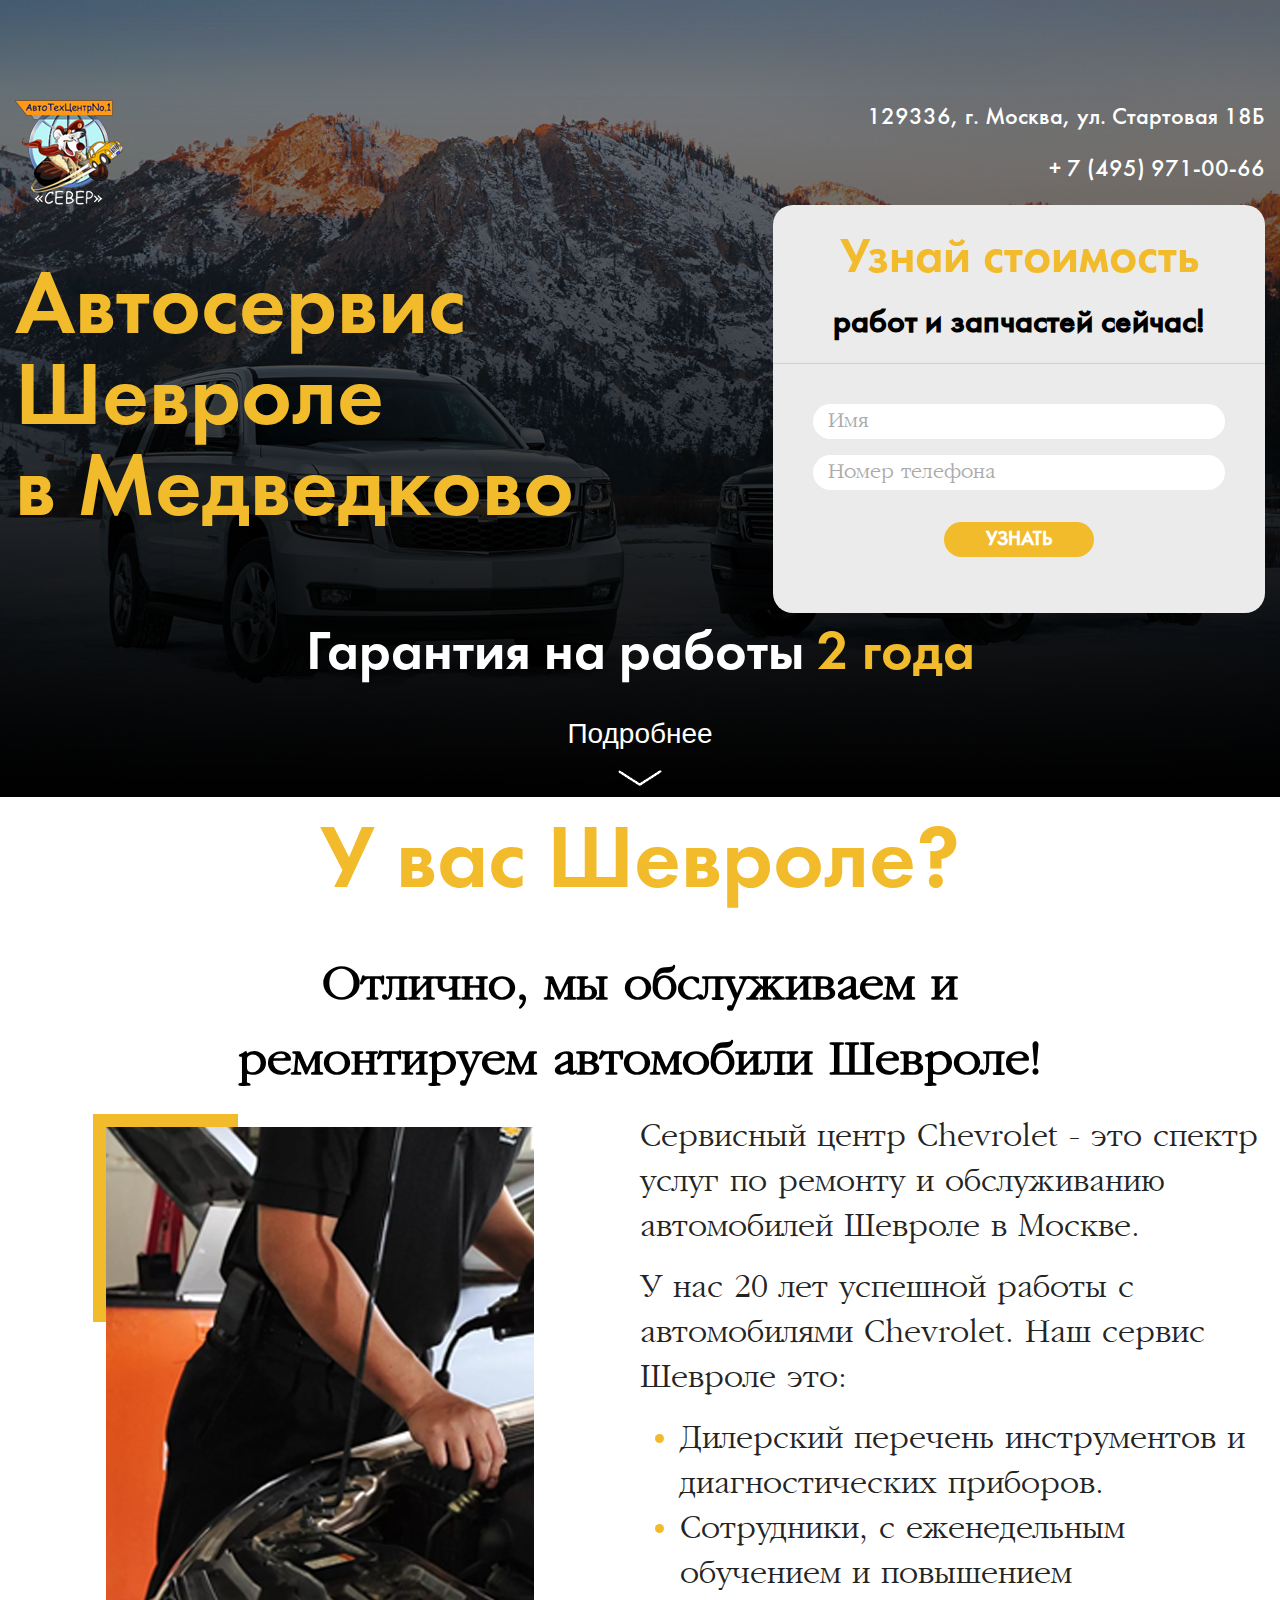
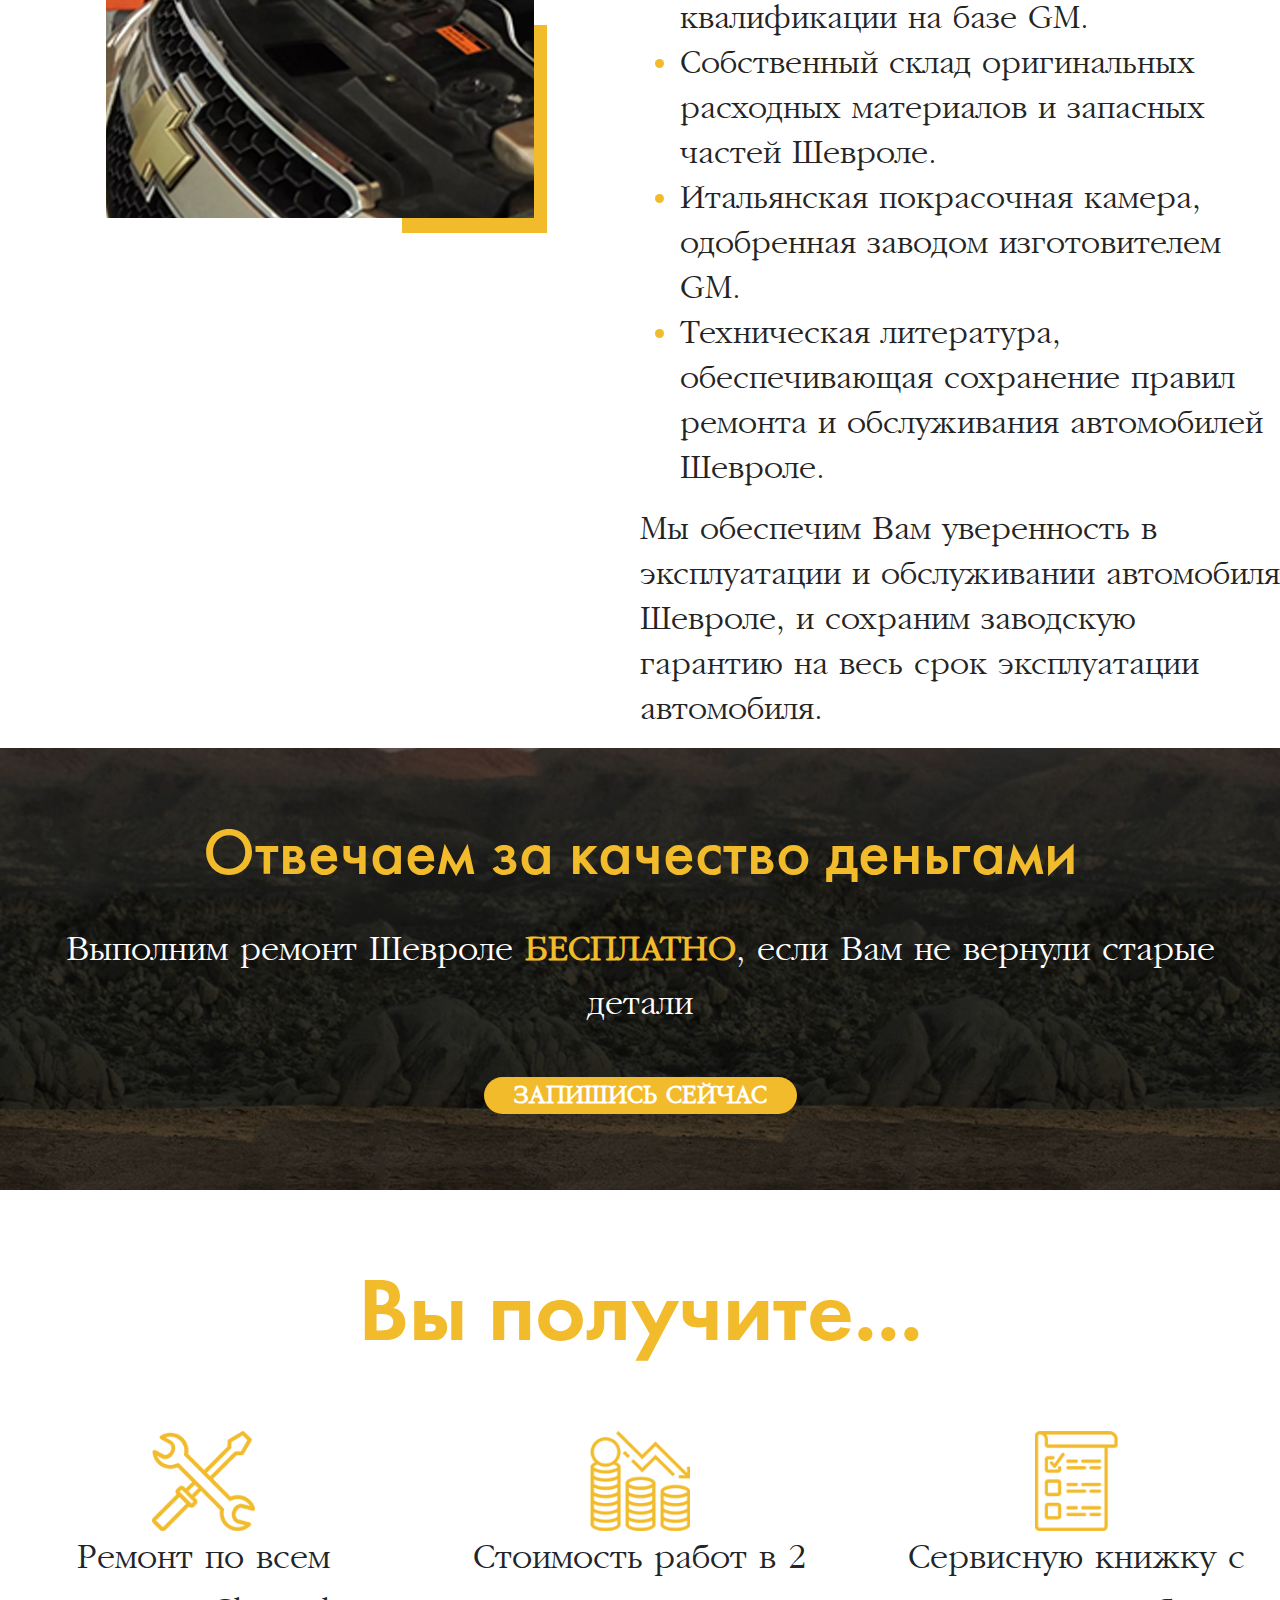
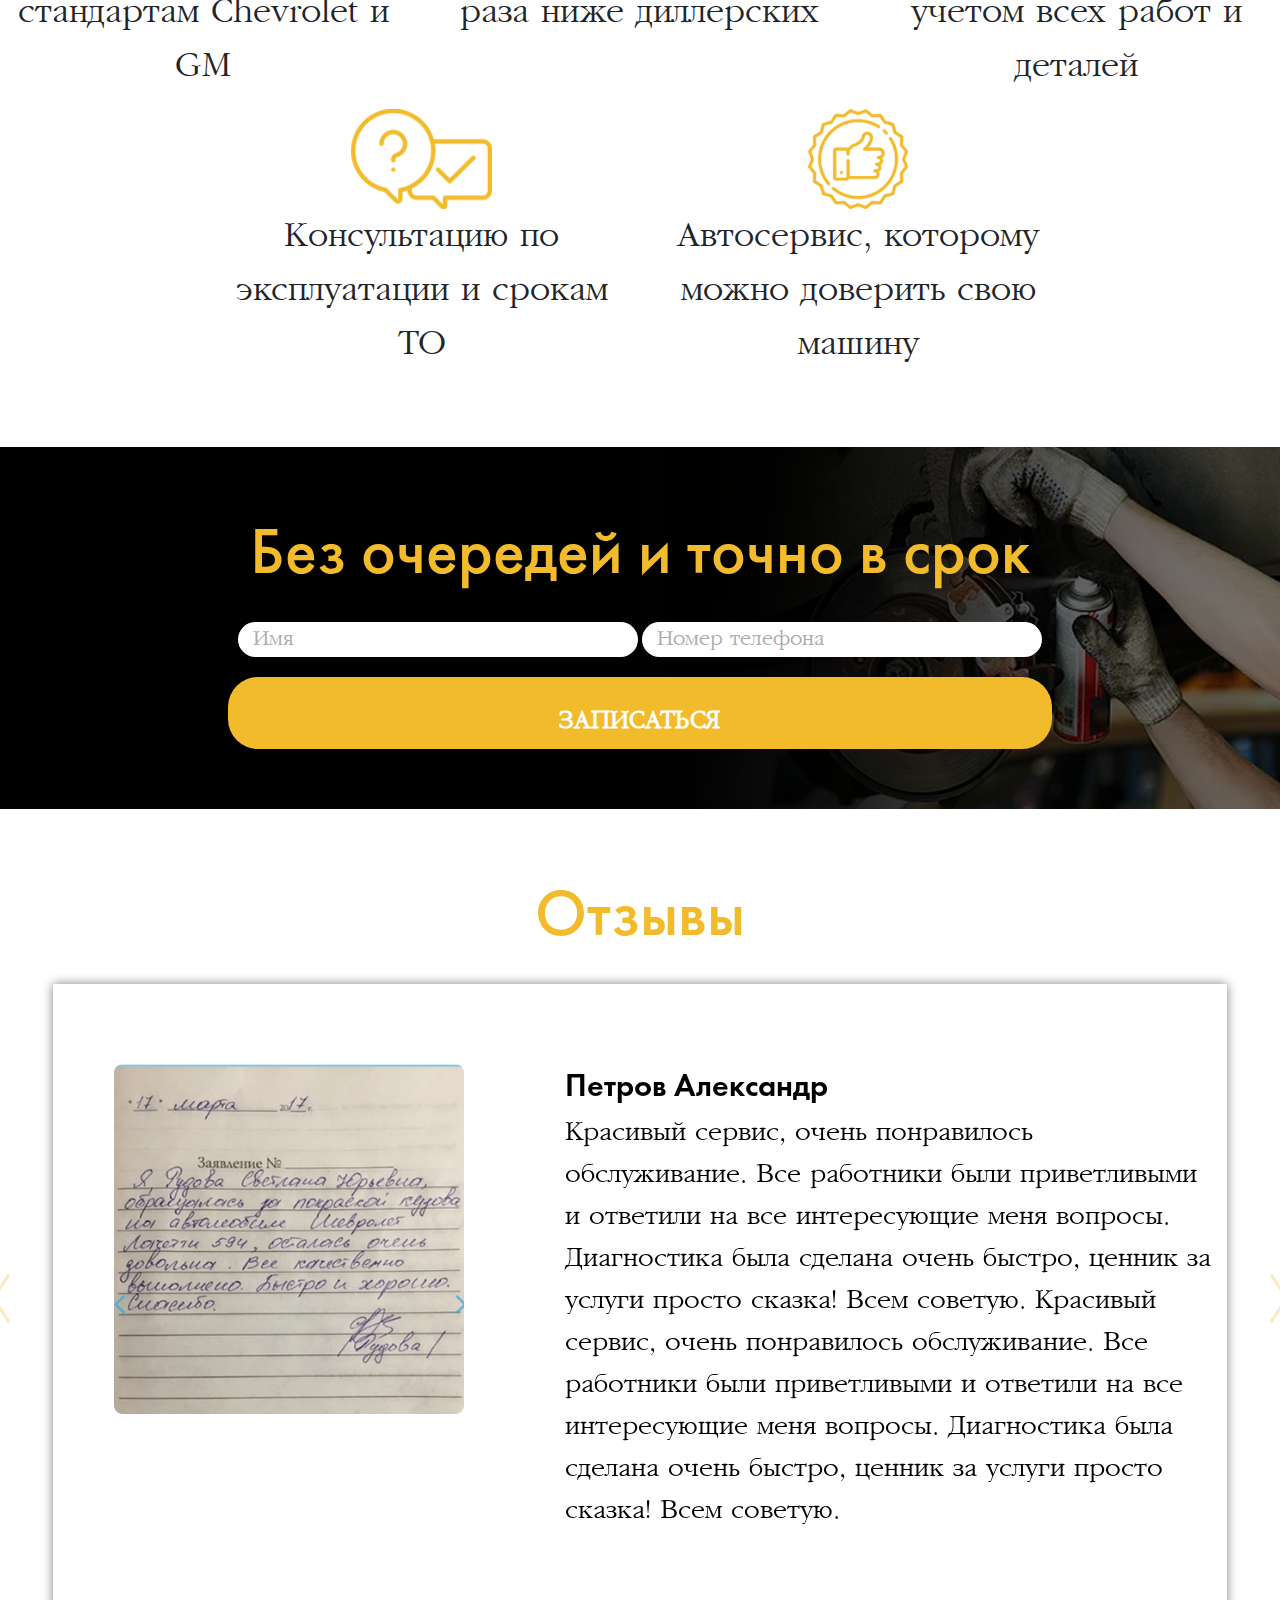
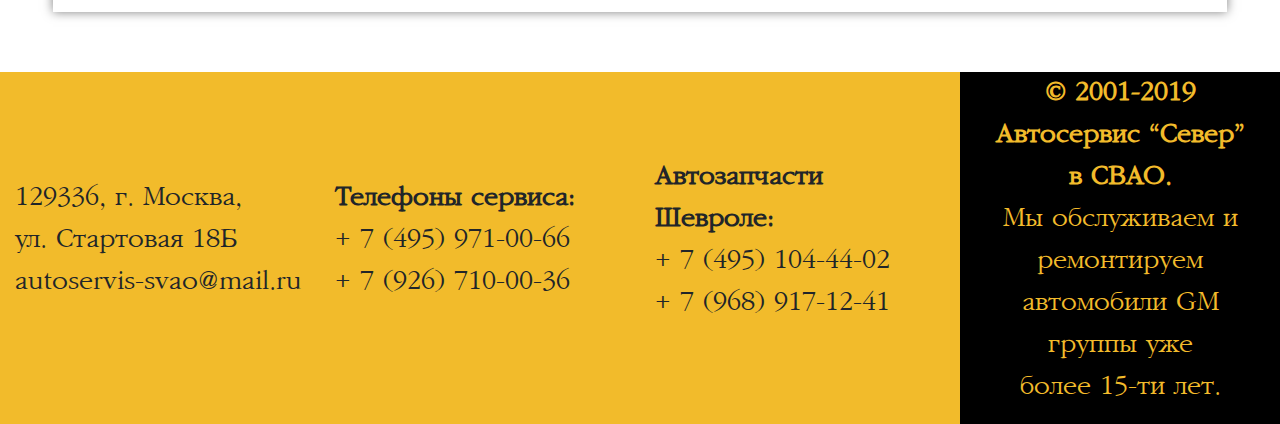
==== commit 49b6d755: "update adaptive" ====
--- a/index.html
+++ b/index.html
@@ -3,6 +3,7 @@
 
 <head>
   <meta charset="utf-8">
+  <meta name="viewport" content="width=device-width, initial-scale=1, shrink-to-fit=no">
   <title>АвтоСервис</title>
   <link rel="stylesheet" href="https://use.fontawesome.com/releases/v5.8.2/css/all.css" integrity="sha384-oS3vJWv+0UjzBfQzYUhtDYW+Pj2yciDJxpsK1OYPAYjqT085Qq/1cq5FLXAZQ7Ay" crossorigin="anonymous">
   <link rel="stylesheet" href="css/bootstrap.min.css">
--- a/css/style.css
+++ b/css/style.css
@@ -32,8 +32,9 @@
   background-size: cover;
   padding-top: 100px;
 }
+
 .header .row:nth-child(2) {
-  height: 60vh;
+height: auto;
 }
 .header p {
   font-size: 24px;
@@ -84,7 +85,7 @@
   height: 35px;
   width: 100%;
   border-radius: 30px;
-  padding: 10px;
+  padding: 5px 15px;
   border: 0;
 }
 
@@ -166,39 +167,41 @@
 }
 
 /* End Header */
-@media screen and (max-device-width: 767px) {
+@media (max-width: 767px){
   .container-fluid {
     padding: 0 40px;
   }
-  .header .row:nth-child(2) {
-    height: 100vh;
-  }
-}
-@media screen and (min-device-width: 768px) {
+
+
+}
+@media (min-width: 768px) and(max-width: 991px){
   .container-fluid {
     padding: 0 70px;
   }
-  .header .row:nth-child(2) {
-    height: 80vh;
-  }
-}
-@media screen and (min-device-width: 992px) {
+
+}
+
+@media (min-width: 768px) and(max-width: 991px) and (orientation: landscape){
+  .container-fluid {
+    padding: 0 70px;
+  }
+
+
+}
+@media (min-width: 992px) and (max-width: 1199px){
   .container-fluid {
     padding: 0 133px;
   }
-  .header .row:nth-child(2) {
-    height: 80vh;
-  }
-}
-@media screen and (min-device-width: 1200px) {
+
+
+}
+@media (min-width: 1200px) and (max-width: 1499){
   .container-fluid {
     padding: 0 233px;
   }
   .header .row:nth-child(2) {
     height: 60vh;
   }
-}
-@media screen and (min-device-width: 1200px) {
   .header .row:nth-child(2) .name {
     font-size: 66px;
     line-height: 80px;
@@ -207,13 +210,22 @@
     height: 65vh;
   }
 }
-@media screen and (min-device-width: 1500px) {
+@media (min-width: 1500px) {
+  .container-fluid {
+    padding: 0 233px;
+  }
   .header .row:nth-child(2) .name {
     font-size: 90px;
     line-height: 91px;
   }
   .cor-img {
     height: 90vh;
+  }
+  .header .row:nth-child(2) {
+    height: 60vh;
+  }
+  header{
+    height: 100vh;
   }
 }
 
@@ -338,7 +350,7 @@
   height: 35px;
   width: 400px;
   border-radius: 30px;
-  padding: 10px;
+  padding: 5px 15px;
   border: 0;
 }
 
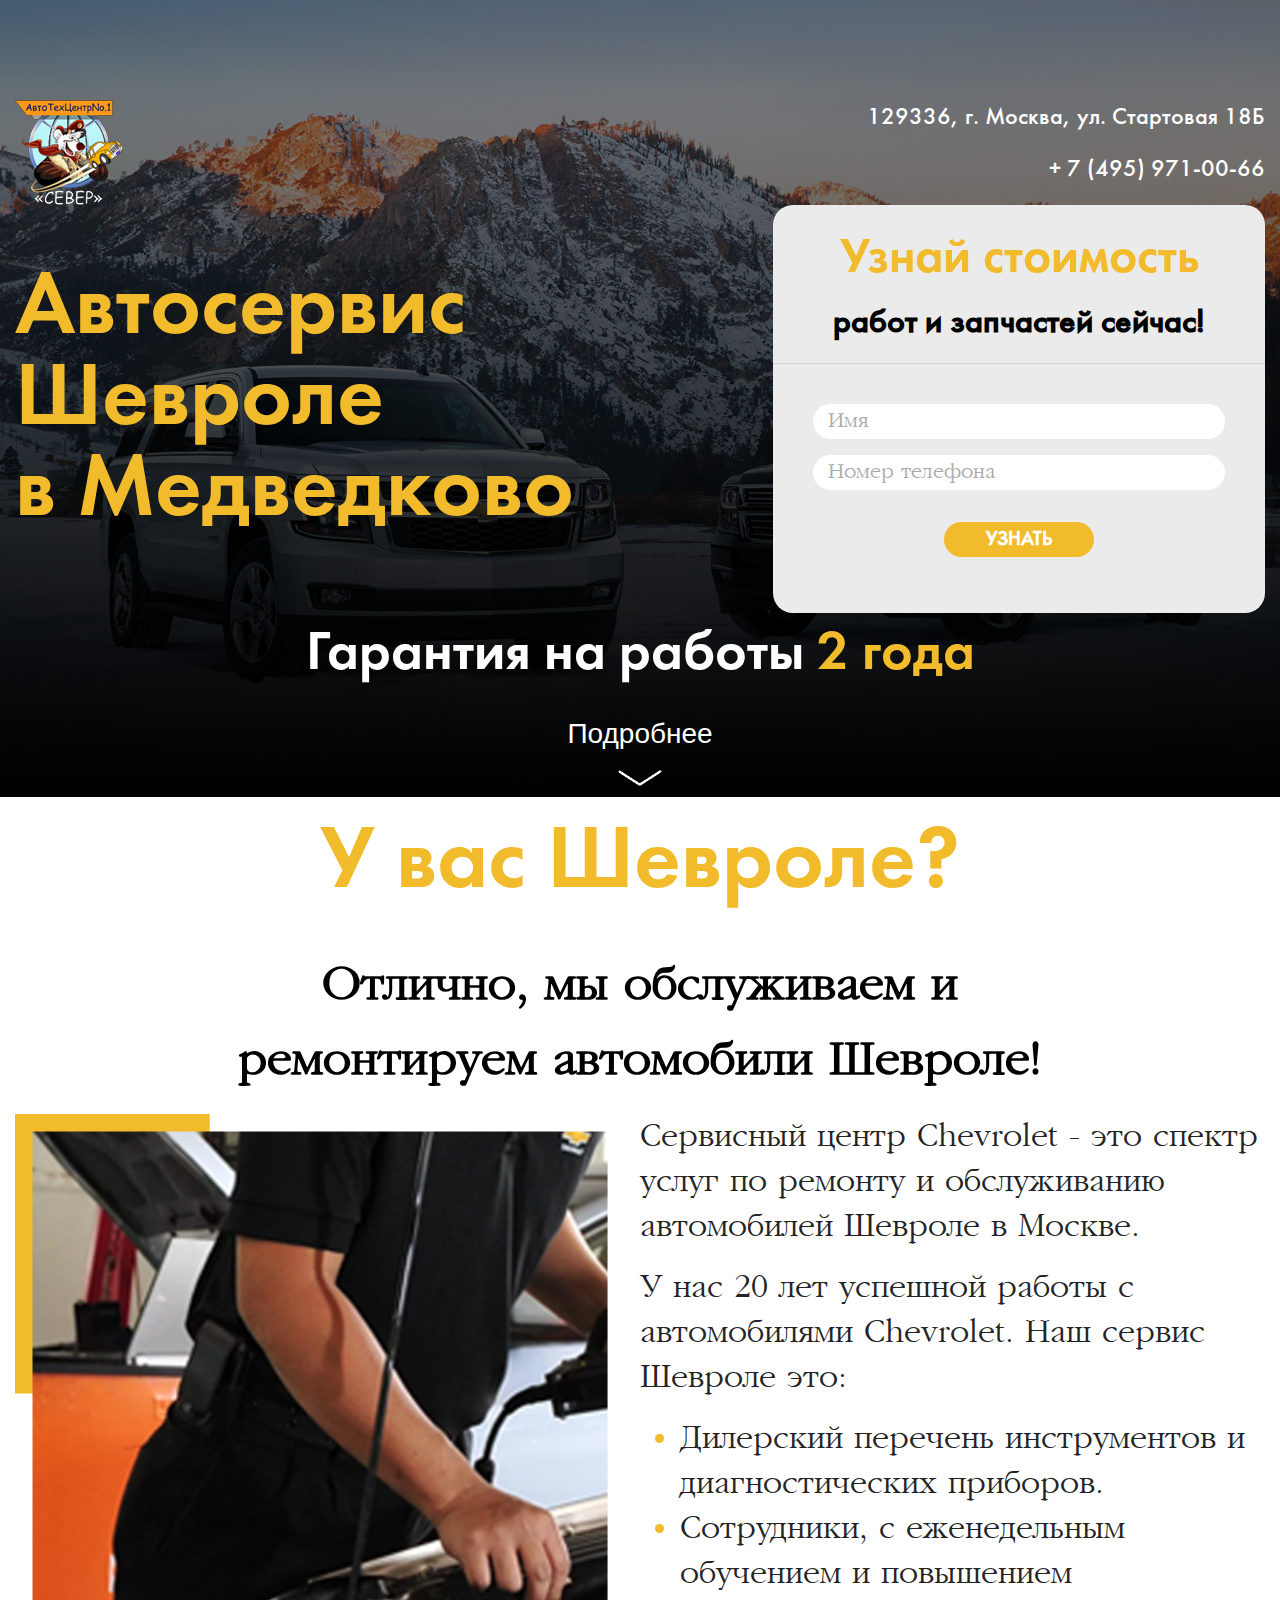
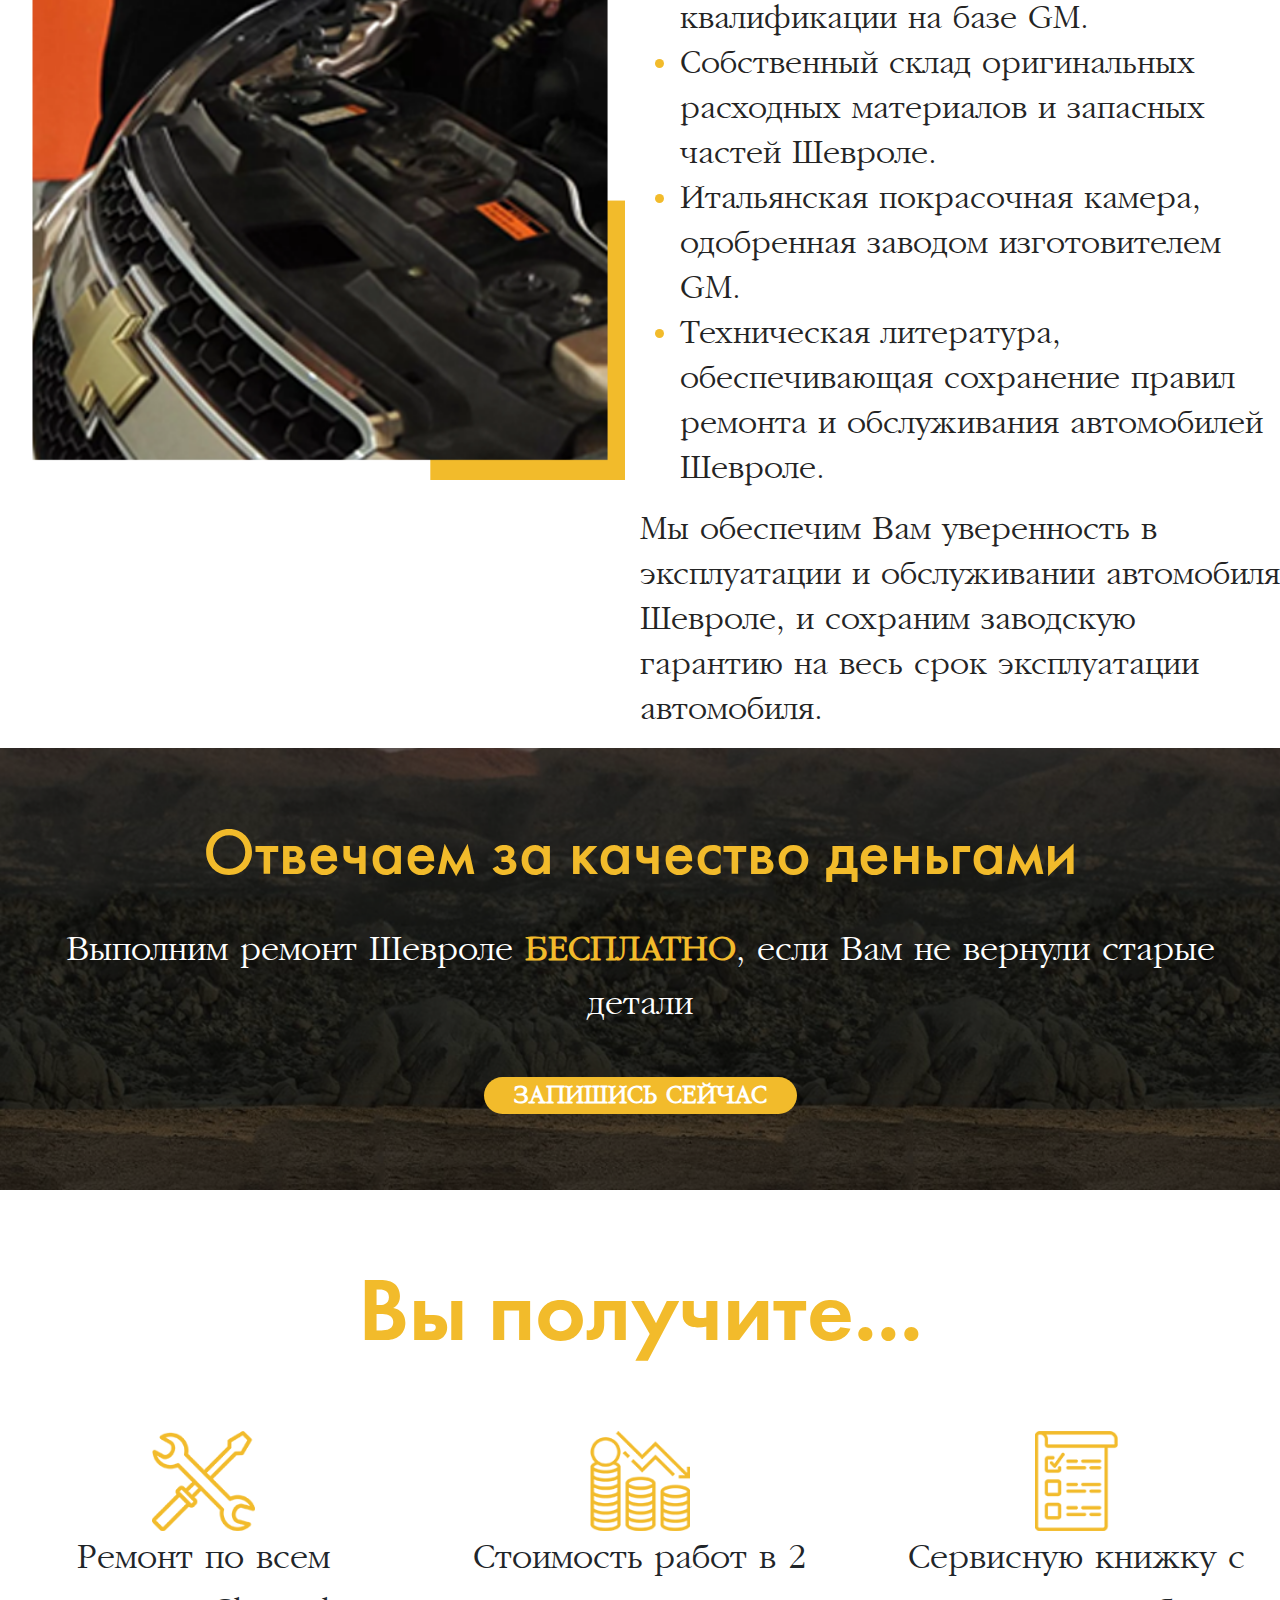
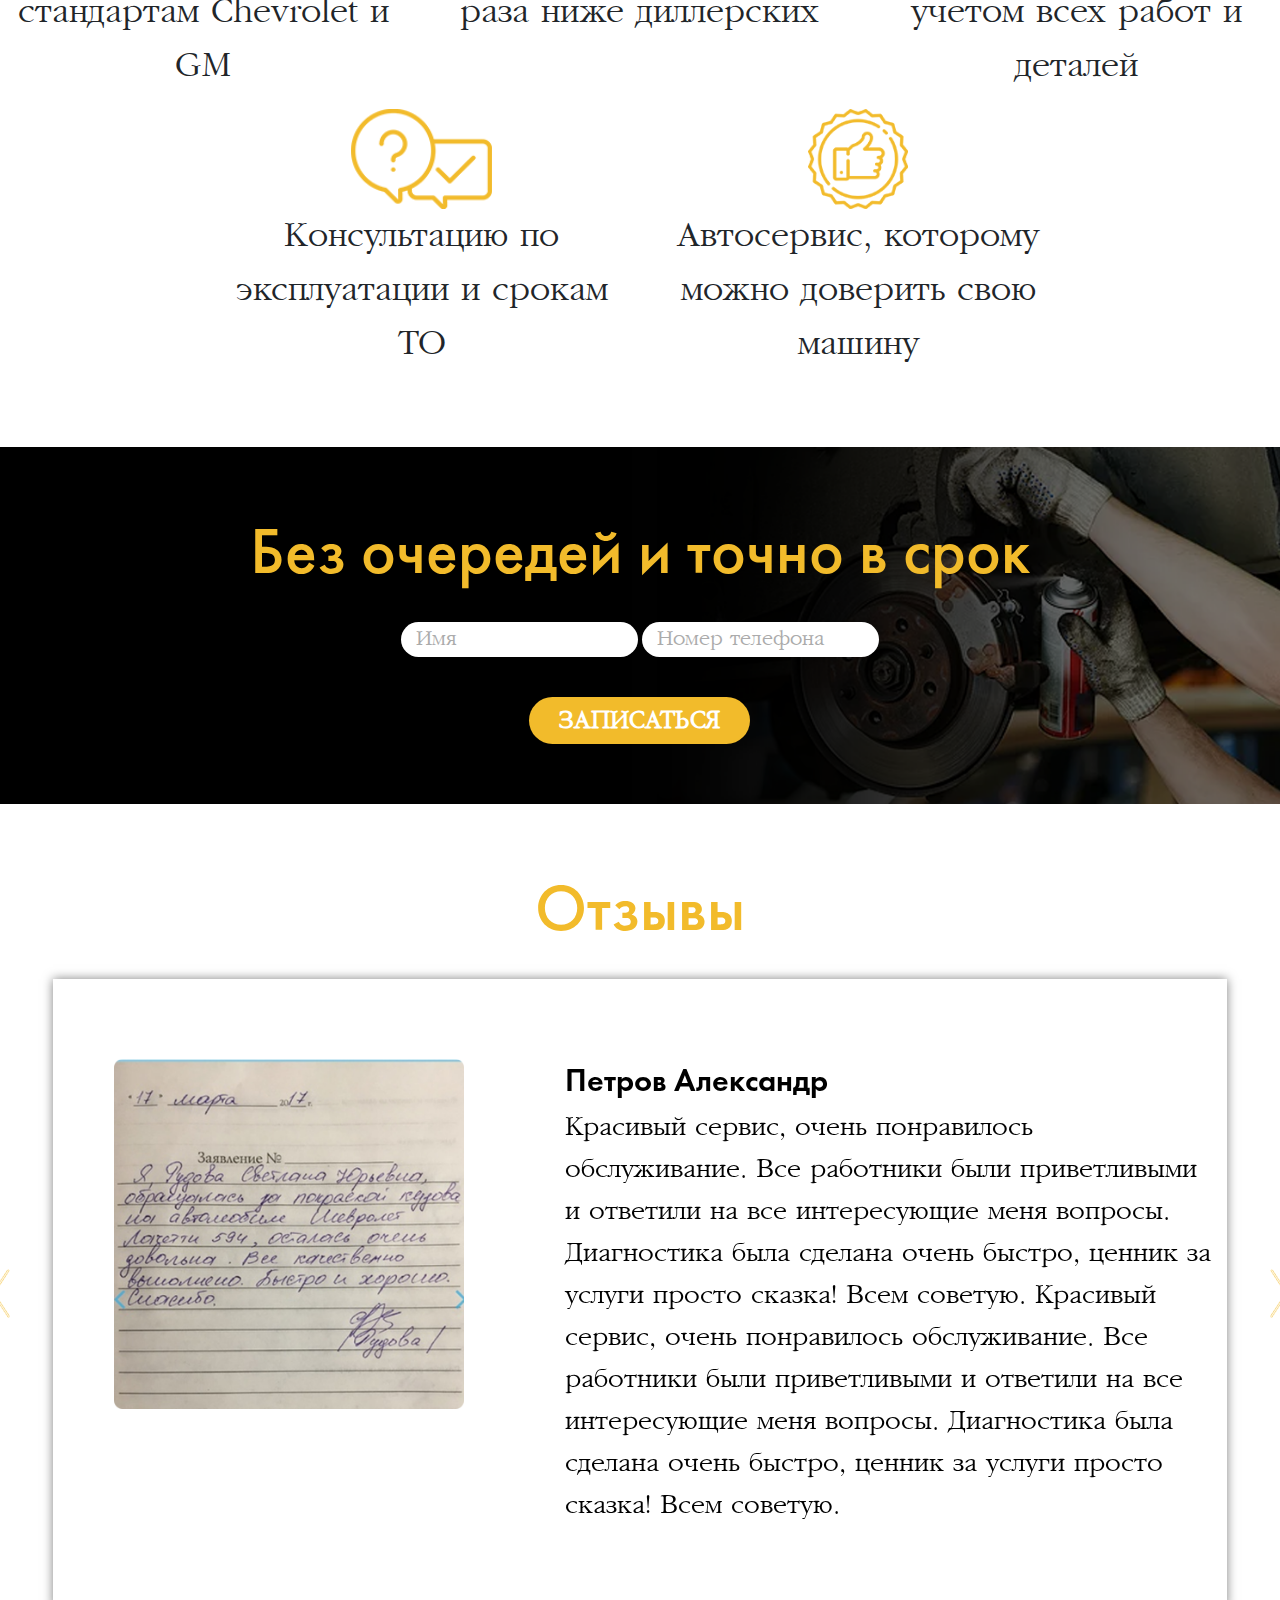
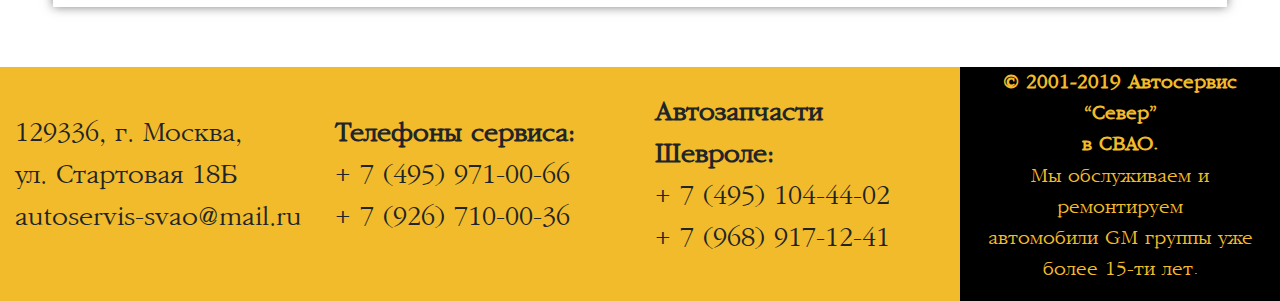
==== commit fd70a365: "update" ====
--- a/index.html
+++ b/index.html
@@ -8,6 +8,7 @@
   <link rel="stylesheet" href="https://use.fontawesome.com/releases/v5.8.2/css/all.css" integrity="sha384-oS3vJWv+0UjzBfQzYUhtDYW+Pj2yciDJxpsK1OYPAYjqT085Qq/1cq5FLXAZQ7Ay" crossorigin="anonymous">
   <link rel="stylesheet" href="css/bootstrap.min.css">
   <link rel="stylesheet" href="css/style.css">
+  <link rel="stylesheet" href="css/media.css">
 </head>
 
 <body>
--- a/css/style.css
+++ b/css/style.css
@@ -17,7 +17,7 @@
 
 html, body {
   height: 100%;
-  width: 100%;
+  font-size: 16px;
 }
 
 /* End Fonts */
@@ -33,23 +33,19 @@
   padding-top: 100px;
 }
 
-.header .row:nth-child(2) {
-height: auto;
-}
 .header p {
-  font-size: 24px;
+  font-size: 1.5em;
   color: #fff;
   font-family: 'futuramediumc';
 }
 .header .row:nth-child(2) .name {
   font-family: 'futurademic';
-  font-size: 90px;
+  font-size: 5.625em;
   line-height: 91px;
   color: #f2bb2b;
 }
 
 .header .callback {
-  /* padding: 30px 60px; */
   background-color: #EBEBEC;
   border-radius: 20px;
   float: right;
@@ -57,14 +53,14 @@
 
 .header .callback .title p:first-child {
   font-family: 'futurademic';
-  font-size: 50px;
+  font-size: 3.125em;
   line-height: 50px;
   color: #f2bb2b;
 }
 
 .header .callback .title p:last-child {
   font-family: 'futuramediumc';
-  font-size: 34px;
+  font-size: 2.125em;
   line-height: 46px;
   color: #000;
 }
@@ -92,7 +88,7 @@
 .header .callback form input::placeholder {
   font-family: 'garamond';
   color: #ABABAB;
-  font-size: 22px;
+  font-size: 1.375em;
   line-height: 31px;
 }
 
@@ -116,13 +112,13 @@
 }
 
 .header .garant p {
-  font-size: 56px;
+  font-size: 3.5em;
   font-family: 'futurademic'
 }
 
 .header .more a {
   text-decoration: none;
-  font-size: 28px;
+  font-size: 1.75em;
   font-style: 'futuramediumc';
   color: #fff;
 }
@@ -166,84 +162,26 @@
   }
 }
 
-/* End Header */
-@media (max-width: 767px){
-  .container-fluid {
-    padding: 0 40px;
-  }
-
-
-}
-@media (min-width: 768px) and(max-width: 991px){
-  .container-fluid {
-    padding: 0 70px;
-  }
-
-}
-
-@media (min-width: 768px) and(max-width: 991px) and (orientation: landscape){
-  .container-fluid {
-    padding: 0 70px;
-  }
-
-
-}
-@media (min-width: 992px) and (max-width: 1199px){
-  .container-fluid {
-    padding: 0 133px;
-  }
-
-
-}
-@media (min-width: 1200px) and (max-width: 1499){
-  .container-fluid {
-    padding: 0 233px;
-  }
-  .header .row:nth-child(2) {
-    height: 60vh;
-  }
-  .header .row:nth-child(2) .name {
-    font-size: 66px;
-    line-height: 80px;
-  }
-  .cor-img {
-    height: 65vh;
-  }
-}
-@media (min-width: 1500px) {
-  .container-fluid {
-    padding: 0 233px;
-  }
-  .header .row:nth-child(2) .name {
-    font-size: 90px;
-    line-height: 91px;
-  }
-  .cor-img {
-    height: 90vh;
-  }
-  .header .row:nth-child(2) {
-    height: 60vh;
-  }
-  header{
-    height: 100vh;
-  }
-}
 
 .block1 .title p:first-child {
   color: #f2bb2b;
-  font-size: 90px;
-  font-family: 'futurademic';
+  font-size: 5.625em;
+  font-family: 'futurademic';
+}
+
+.block1 img{
+  width: 100%;
 }
 
 .block1 .title p:last-child {
   color: #000;
-  font-size: 50px;
+  font-size: 3.125em;
   font-family: 'garamond';
   font-weight: bold;
 }
 
 .block1 .description {
-  font-size: 34px;
+  font-size: 2.125em;
   color: #242424;
   line-height: 45px;
   font-family: 'garamond';
@@ -266,13 +204,13 @@
 }
 
 .block2 p:first-child {
-  font-size: 66px;
+  font-size: 4.125em;
   color: #f2bb2b;
   font-family: 'futuramediumc';
 }
 
 .block2 p:nth-child(2) {
-  font-size: 36px;
+  font-size: 2.250em;
   color: #fff;
   font-family: 'garamond';
   padding-bottom: 30px;
@@ -284,7 +222,7 @@
   border: 0;
   background-color: #f2bb2b;
   font-family: 'garamond';
-  font-size: 26px;
+  font-size: 1.625em;
   line-height: 37px;
   text-transform: uppercase;
   color: #fff;
@@ -299,13 +237,13 @@
 
 .block3 .title p {
   font-family: 'futurademic';
-  font-size: 90px;
+  font-size: 5.625em;
   color: #f2bb2b;
   padding-bottom: 30px;
 }
 
 .block3 .item p {
-  font-size: 36px;
+  font-size: 2.250em;
   font-family: 'garamond';
 }
 
@@ -322,7 +260,7 @@
 }
 
 .block4 p {
-  font-size: 66px;
+  font-size: 4.125em;
   color: #f2bb2b;
   font-family: 'futuramediumc';
 }
@@ -348,7 +286,7 @@
 .block4 form input {
   margin-bottom: 20px;
   height: 35px;
-  width: 400px;
+  width: auto;
   border-radius: 30px;
   padding: 5px 15px;
   border: 0;
@@ -357,7 +295,7 @@
 .block4 form input::placeholder {
   font-family: 'garamond';
   color: #ABABAB;
-  font-size: 22px;
+  font-size: 1.375em;
   line-height: 31px;
 }
 
@@ -368,20 +306,20 @@
 }
 
 .block5 p {
-  font-size: 66px;
+  font-size: 4.125em;
   color: #f2bb2b;
   font-family: 'futuramediumc';
 }
 
 .block5 .name {
-  font-size: 32px;
+  font-size: 2em;
   font-family: 'futurademic';
   color: #000;
   padding: 0 10px;
 }
 
 .block5 .comment {
-  font-size: 28px;
+  font-size: 1.750em;
   color: #000;
   font-family: 'garamond';
   padding: 0 10px;
@@ -391,7 +329,7 @@
   box-shadow: 0 0 10px rgba(0, 0, 0, 0.5);
 }
 
-.block5 .carousel-control-prev {
+ .block5 .carousel-control-prev {
   position: absolute;
   left: -12%;
 }
@@ -410,14 +348,18 @@
 }
 
 .footer p {
-  font-size: 28px;
+  font-size: 1.750em;
   font-family: 'garamond';
 }
 
 .footer .info {
   background-color: #000;
   color: #fff;
-  font-size: 26px;
+  font-size: 1.625em;
+}
+
+.footer .info p{
+  font-size: 0.8em;
 }
 main .thanks {
   background-color: rgba(0, 0, 0, 0.555);
@@ -425,13 +367,13 @@
   color: #fff;
   padding: 1rem;
 }
-.button {
+.btn-custom {
   padding: 5px 30px;
   border-radius: 30px;
   border: 0;
   background-color: #f2bb2b;
   font-family: 'garamond';
-  font-size: 26px;
+  font-size: 1.625em;
   line-height: 37px;
   text-transform: uppercase;
   color: #fff;
--- a/css/media.css
+++ b/css/media.css
@@ -0,0 +1,78 @@
+@media (max-width: 767px){
+  .container-fluid {
+    padding: 0 40px;
+  }
+  body{
+    font-size: 10px;
+  }
+
+  .block5 .carousel-control-prev {
+   display: none;
+ }
+
+ .block5 .carousel-control-next {
+   display: none;
+ }
+
+}
+@media (min-width: 768px) and(max-width: 991px){
+  .container-fluid {
+    padding: 0 70px;
+  }
+
+}
+
+@media (min-width: 768px) and(max-width: 991px) and (orientation: landscape){
+  .container-fluid {
+    padding: 0 70px;
+  }
+
+
+}
+@media (min-width: 992px) and (max-width: 1199px){
+  .container-fluid {
+    padding: 0 133px;
+  }
+
+
+}
+@media (min-width: 1200px) and (max-width: 1499){
+  .container-fluid {
+    padding: 0 233px;
+  }
+  .header .row:nth-child(2) {
+    height: 60vh;
+  }
+  .header .row:nth-child(2) .name {
+    font-size: 66px;
+    line-height: 80px;
+  }
+  .cor-img {
+    height: 65vh;
+  }
+}
+@media (min-width: 1500px) {
+  .container-fluid {
+    padding: 0 233px;
+  }
+  .header .row:nth-child(2) .name {
+    font-size: 90px;
+    line-height: 91px;
+  }
+  .cor-img {
+    height: 90vh;
+  }
+  .header .row:nth-child(2) {
+    height: 60vh;
+  }
+  header{
+    height: 100vh;
+  }
+  .block4{
+    height: auto;
+  }
+  .block4 form input {
+    width: 400px;
+  }
+
+}
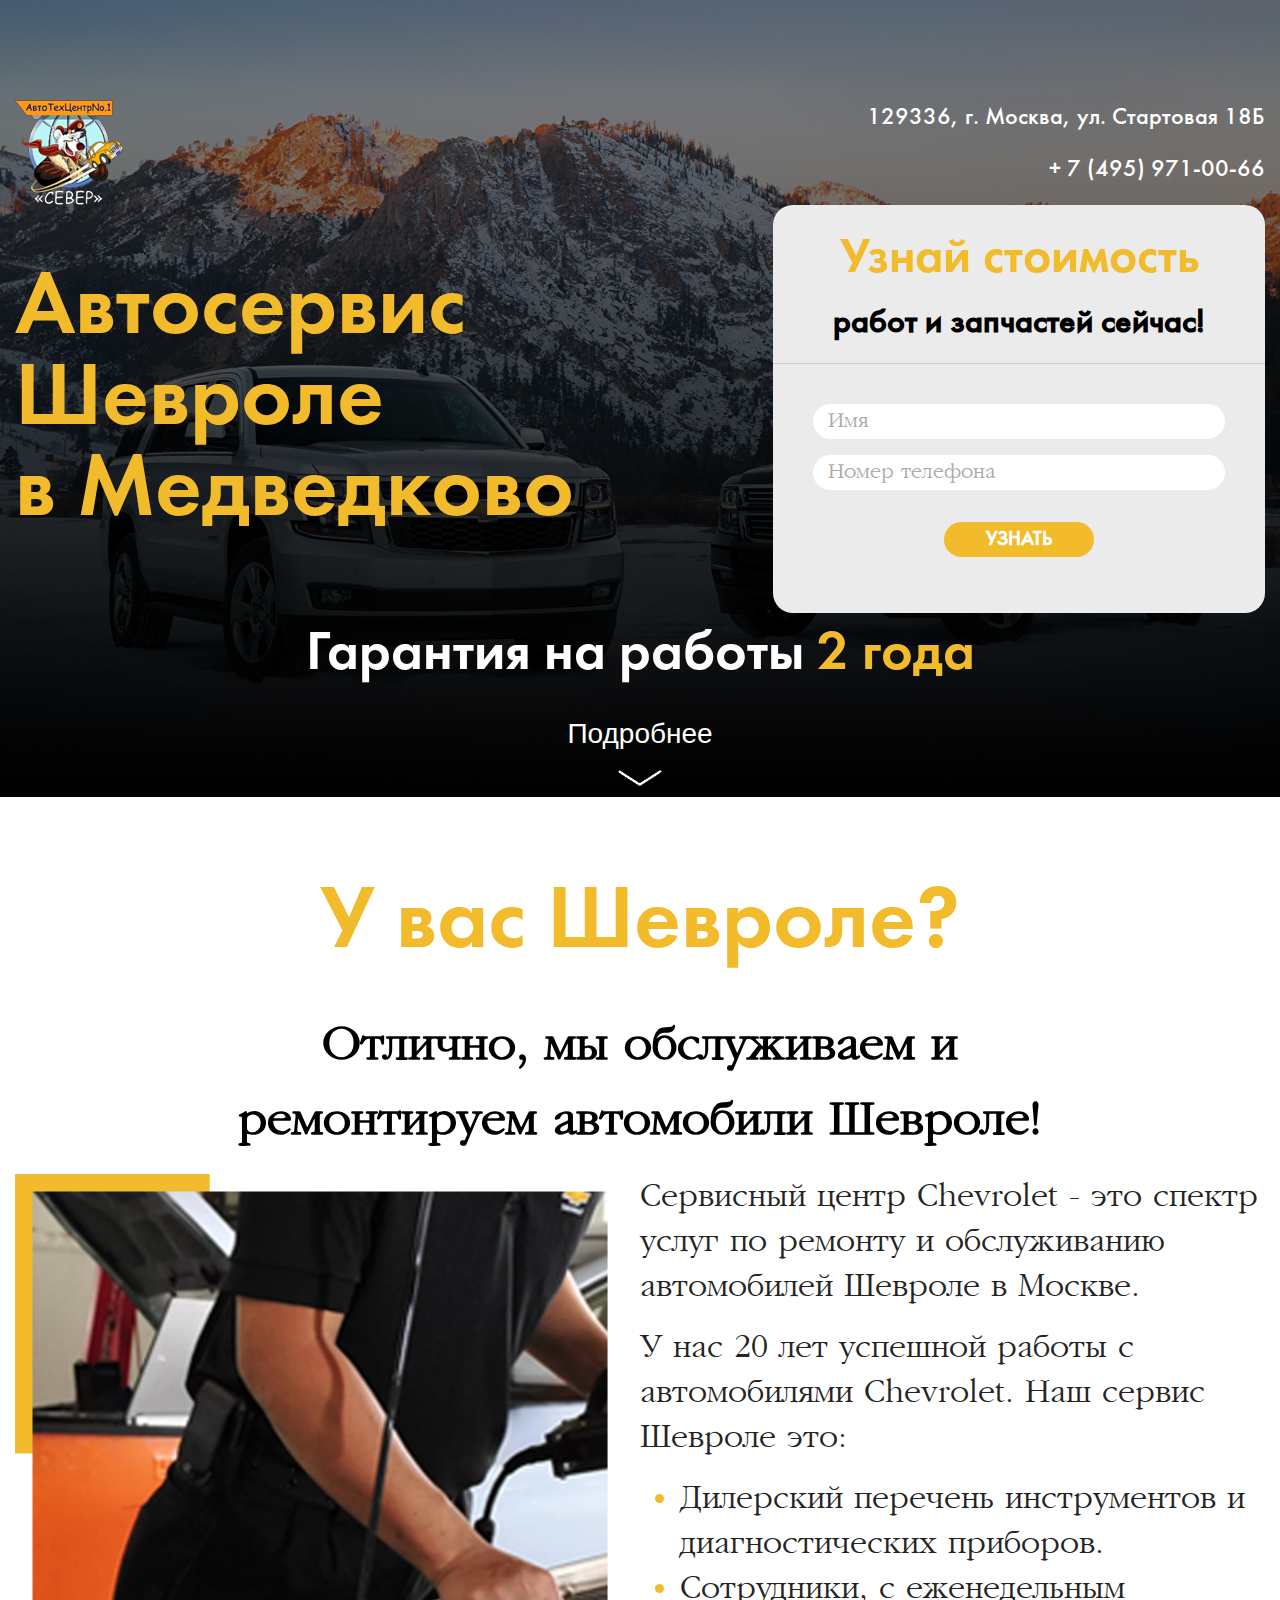
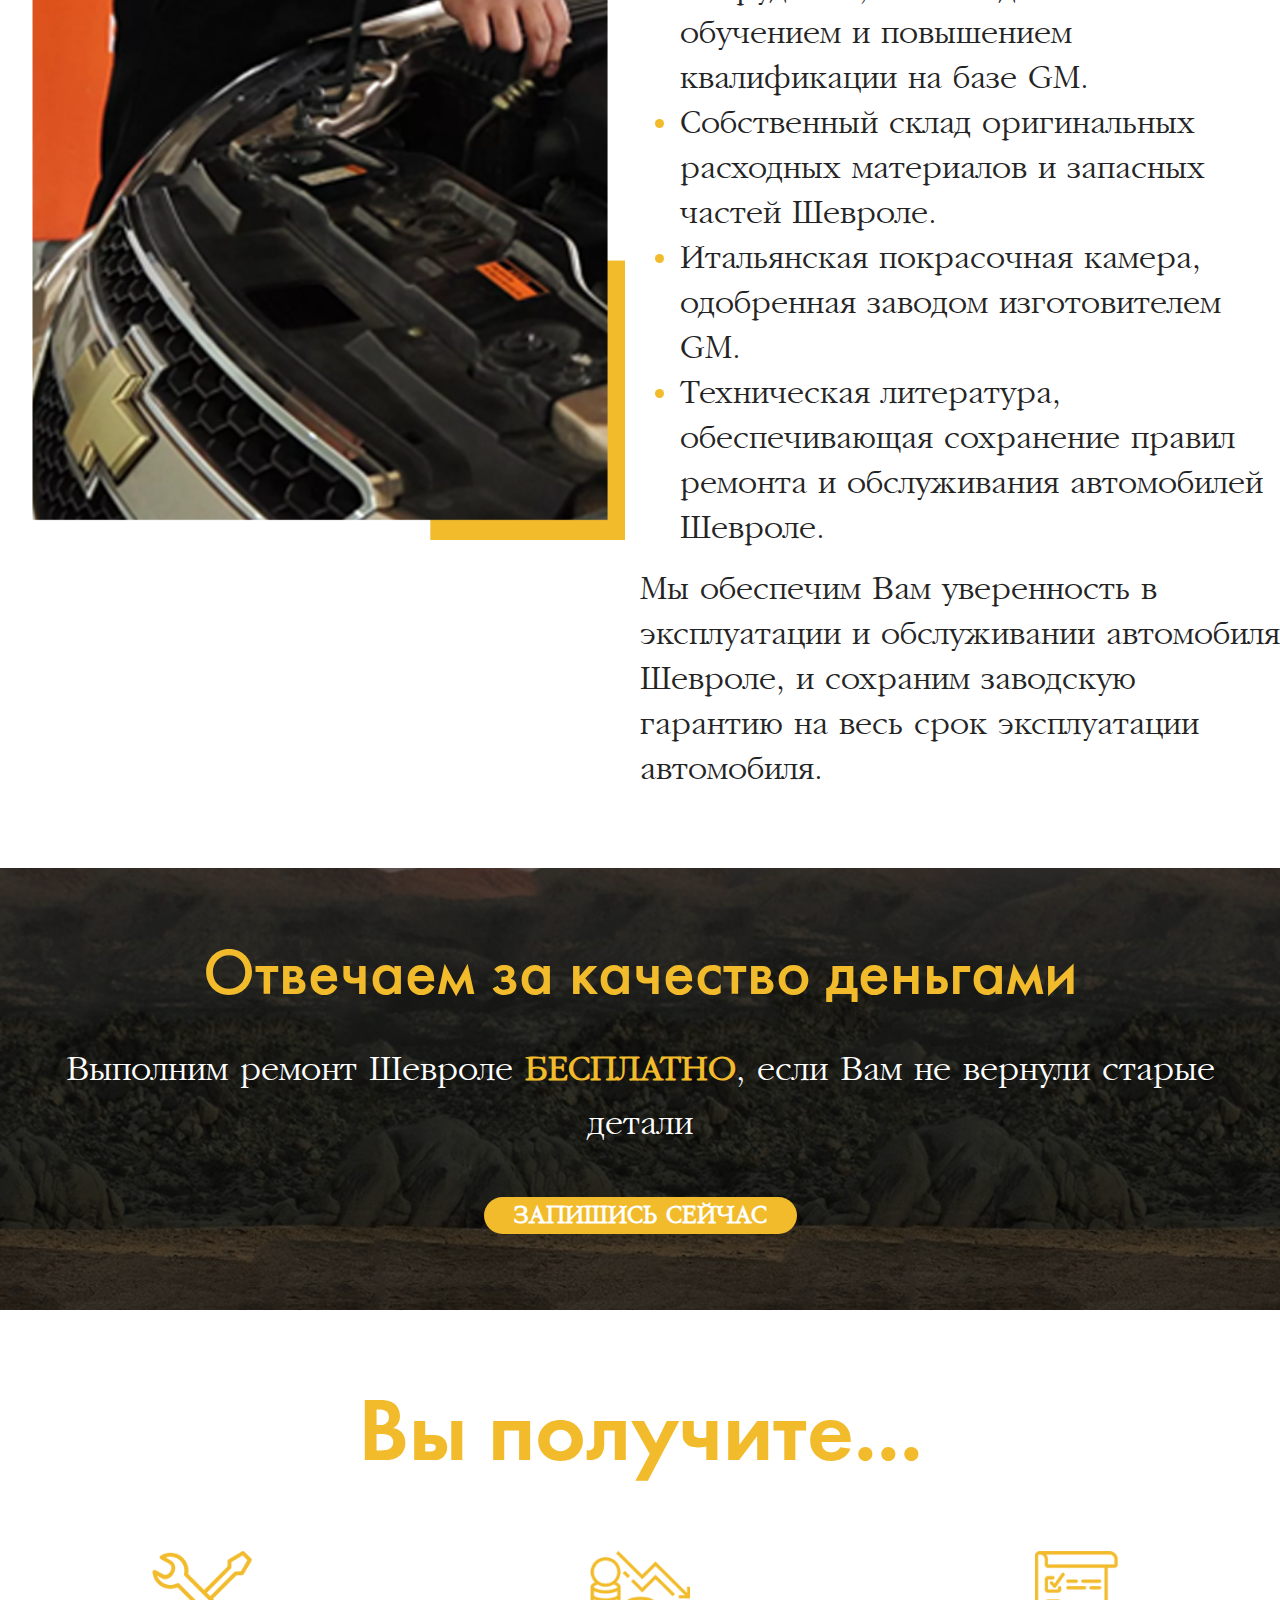
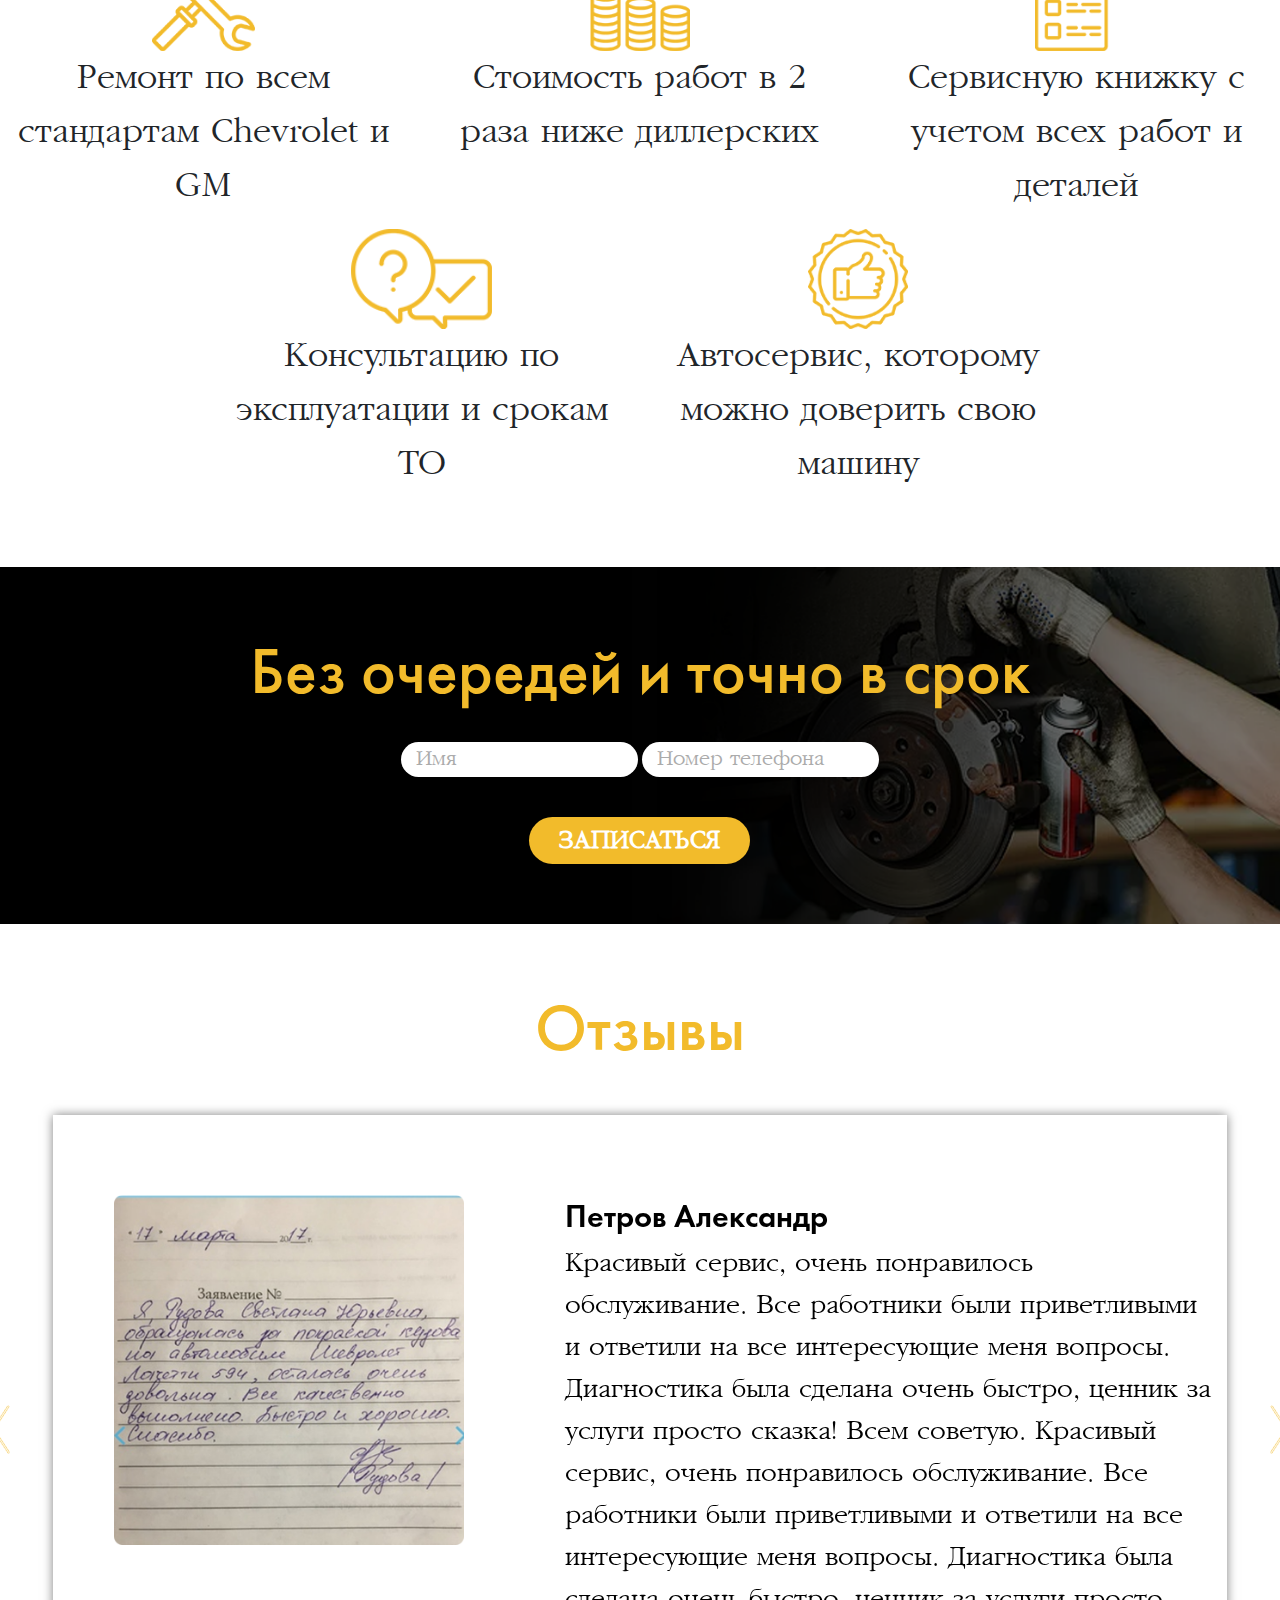
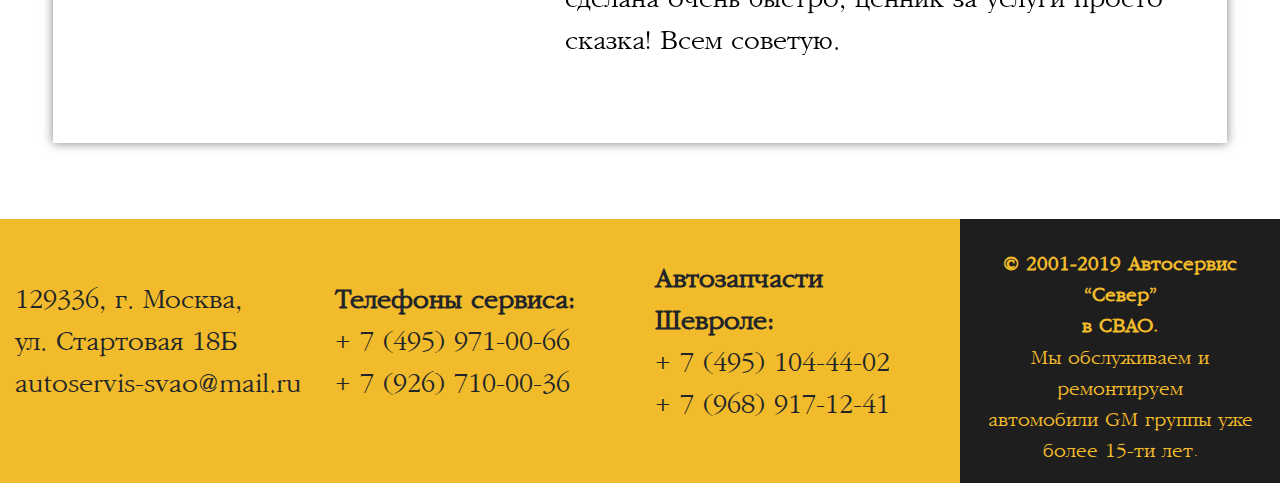
==== commit 4a20d759: "fix" ====
--- a/index.html
+++ b/index.html
@@ -5,7 +5,8 @@
   <meta charset="utf-8">
   <meta name="viewport" content="width=device-width, initial-scale=1, shrink-to-fit=no">
   <title>АвтоСервис</title>
-  <link rel="stylesheet" href="https://use.fontawesome.com/releases/v5.8.2/css/all.css" integrity="sha384-oS3vJWv+0UjzBfQzYUhtDYW+Pj2yciDJxpsK1OYPAYjqT085Qq/1cq5FLXAZQ7Ay" crossorigin="anonymous">
+  <link rel="stylesheet" href="https://use.fontawesome.com/releases/v5.8.2/css/all.css"
+    integrity="sha384-oS3vJWv+0UjzBfQzYUhtDYW+Pj2yciDJxpsK1OYPAYjqT085Qq/1cq5FLXAZQ7Ay" crossorigin="anonymous">
   <link rel="stylesheet" href="css/bootstrap.min.css">
   <link rel="stylesheet" href="css/style.css">
   <link rel="stylesheet" href="css/media.css">
@@ -53,7 +54,8 @@
         <div class="col-12 text-center">
           <p>Гарантия на работы <span class="c-f2">2 года</span></p>
           <div class="more">
-            <a class="d-block" id="more" href="#block1">Подробнее<br /><img src="img/header/arrow_down.png" alt="Стрелка вниз"></a>
+            <a class="d-block" id="more" href="#block1">Подробнее<br /><img src="img/header/arrow_down.png"
+                alt="Стрелка вниз"></a>
           </div>
         </div>
       </div>
@@ -98,7 +100,8 @@
       <div class="row">
         <div class="col-12 text-center">
           <p>Отвечаем за качество деньгами</p>
-          <p>Выполним ремонт Шевроле <span class="c-f2 font-weight-bold">БЕСПЛАТНО</span>, если Вам не вернули старые детали</p>
+          <p>Выполним ремонт Шевроле <span class="c-f2 font-weight-bold">БЕСПЛАТНО</span>, если Вам не вернули старые
+            детали</p>
           <p><a href="#">запишись сейчас</a></p>
         </div>
       </div>
@@ -143,7 +146,7 @@
           <form action="thanks.html">
             <input type="text" id="name1" placeholder="Имя" required>
             <input type="text" id="phone1" placeholder="Номер телефона" required>
-            <div class="button"><button type="submit" onclick="PostSend('name1', 'phone1');" >Записаться</button></div>
+            <div class="button"><button type="submit" onclick="PostSend('name1', 'phone1');">Записаться</button></div>
           </form>
         </div>
       </div>
@@ -160,7 +163,7 @@
               <div class="carousel-item active">
                 <div class="row justify-content-center">
                   <div class="col-12 col-xl-5 text-center">
-                    <img src="img/block5/comment1.png" alt="Комментарий" class="" height="350px" >
+                    <img src="img/block5/comment1.png" alt="Комментарий" class="" height="350px">
                   </div>
                   <div class="col-12 col-xl-7">
                     <div class="name">Петров Александр</div>
@@ -180,7 +183,7 @@
               <div class="carousel-item">
                 <div class="row justify-content-center">
                   <div class="col-12 col-xl-5 text-center">
-                    <img src="img/block5/comment2.jpg" alt="Комментарий" class="" height="350px" >
+                    <img src="img/block5/comment2.jpg" alt="Комментарий" class="" height="350px">
                   </div>
                   <div class="col-12 col-xl-7">
                     <div class="name">Петров Александр</div>
@@ -200,7 +203,7 @@
               <div class="carousel-item">
                 <div class="row justify-content-center">
                   <div class="col-12 col-xl-5 text-center">
-                    <img src="img/block5/comment3.jpg" alt="Комментарий" class="" height="350px" >
+                    <img src="img/block5/comment3.jpg" alt="Комментарий" class="" height="350px">
                   </div>
                   <div class="col-12 col-xl-7">
                     <div class="name">Петров Александр</div>
@@ -220,7 +223,7 @@
               <div class="carousel-item">
                 <div class="row justify-content-center">
                   <div class="col-12 col-xl-5 text-center">
-                    <img src="img/block5/comment4.jpg" alt="Комментарий" class="" height="350px" >
+                    <img src="img/block5/comment4.jpg" alt="Комментарий" class="" height="350px">
                   </div>
                   <div class="col-12 col-xl-7">
                     <div class="name">Петров Александр</div>
@@ -252,7 +255,7 @@
     </div>
 
     <footer>
-      <div class="container-fluid footer pt-xl-0 pt-5">
+      <div class="container-fluid footer pt-xl-0">
         <div class="row d-flex align-items-center">
           <div class="col-xl-3 col-6">
             <p>129336, г. Москва,<br />
@@ -271,7 +274,7 @@
           </div>
           <div class="col-xl-3 col-6 info text-center">
             <p style="color: #f2bb2b"><strong>© 2001-2019 Автосервис “Север”<br />
-              в СВАО.</strong><br />
+                в СВАО.</strong><br />
               Мы обслуживаем и ремонтируем<br />
               автомобили GM группы уже<br />
               более 15-ти лет.</p>
@@ -286,4 +289,4 @@
   <script src="js/main.js"></script>
 </body>
 
-</html>
+</html>--- a/css/style.css
+++ b/css/style.css
@@ -172,7 +172,9 @@
 .block1 img{
   width: 100%;
 }
-
+.block1 {
+  margin: 60px 0 !important;
+}
 .block1 .title p:last-child {
   color: #000;
   font-size: 3.125em;
@@ -199,8 +201,8 @@
   background-image: url('../img/block2/bg.png');
   background-size: cover;
   height: 100%;
-  padding-top: 60px;
-  padding-bottom: 60px;
+  padding-top: 60px !important;
+  padding-bottom: 60px !important;
 }
 
 .block2 p:first-child {
@@ -231,15 +233,15 @@
 }
 
 .block3 {
-  padding-top: 60px;
-  padding-bottom: 60px;
+  padding-top: 60px !important;
+  padding-bottom: 60px !important;
 }
 
 .block3 .title p {
   font-family: 'futurademic';
   font-size: 5.625em;
   color: #f2bb2b;
-  padding-bottom: 30px;
+  padding-bottom: 30px !important;
 }
 
 .block3 .item p {
@@ -255,8 +257,8 @@
   background-image: url('../img/block4/bg.png');
   background-size: cover;
   height: 100%;
-  padding-top: 60px;
-  padding-bottom: 60px;
+  padding-top: 60px !important;
+  padding-bottom: 60px !important;
 }
 
 .block4 p {
@@ -266,7 +268,7 @@
 }
 
 .block4 .button {
-  padding-top: 20px;
+  padding-top: 20px !important;
 }
 
 .block4 button {
@@ -284,7 +286,7 @@
 }
 
 .block4 form input {
-  margin-bottom: 20px;
+  margin-bottom: 20px !important;
   height: 35px;
   width: auto;
   border-radius: 30px;
@@ -300,8 +302,8 @@
 }
 
 .block5 {
-  padding-top: 60px;
-  padding-bottom: 60px;
+  padding-top: 60px !important;
+  padding-bottom: 60px !important;
   position: relative;
 }
 
@@ -327,6 +329,7 @@
 
 .block5 .carousel {
   box-shadow: 0 0 10px rgba(0, 0, 0, 0.5);
+  margin: 1rem 0;
 }
 
  .block5 .carousel-control-prev {
@@ -340,7 +343,7 @@
 }
 
 .block5 .carousel-item {
-  padding: 80px 0;
+  padding: 80px 0 !important;
 }
 
 .footer {
@@ -353,9 +356,10 @@
 }
 
 .footer .info {
-  background-color: #000;
+  background-color: #1e1e1e;
   color: #fff;
   font-size: 1.625em;
+  padding-top: 30px;
 }
 
 .footer .info p{
--- a/css/media.css
+++ b/css/media.css
@@ -63,7 +63,7 @@
     height: 90vh;
   }
   .header .row:nth-child(2) {
-    height: 60vh;
+    height: 55vh;
   }
   header{
     height: 100vh;
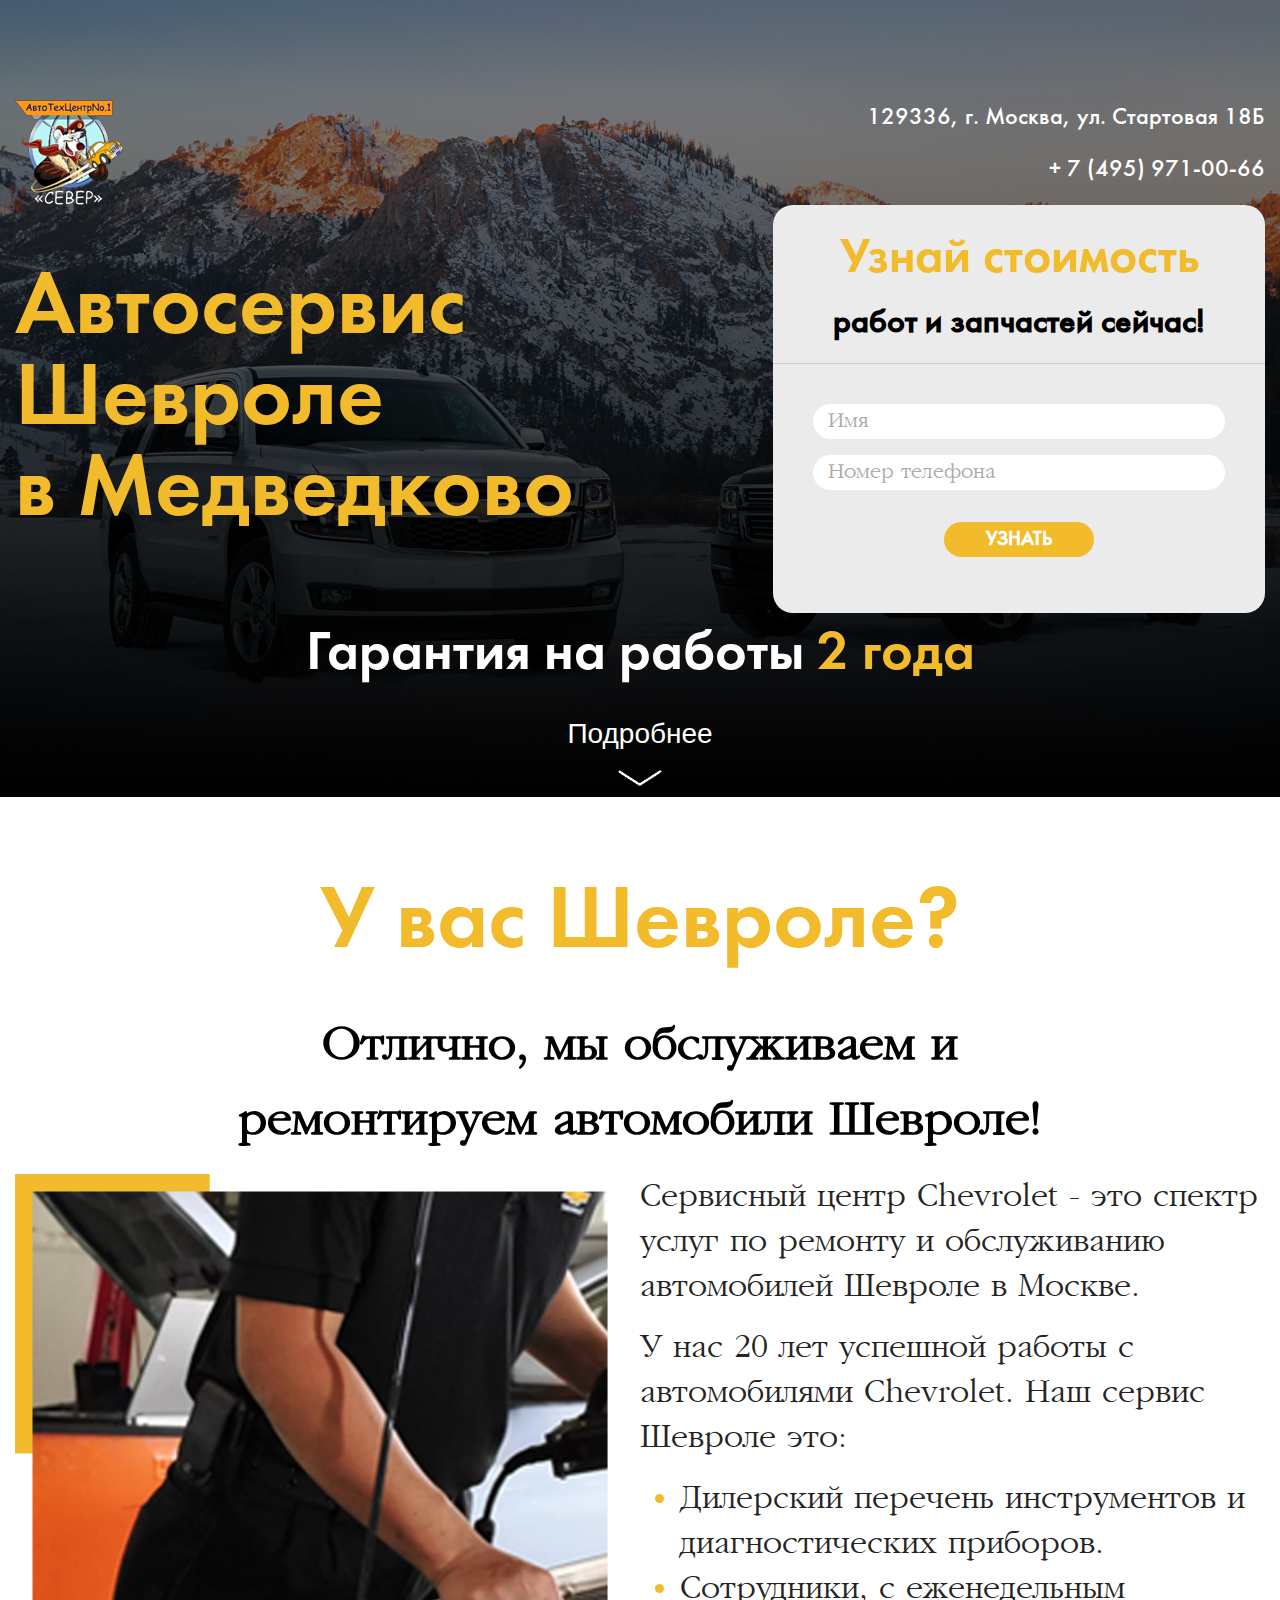
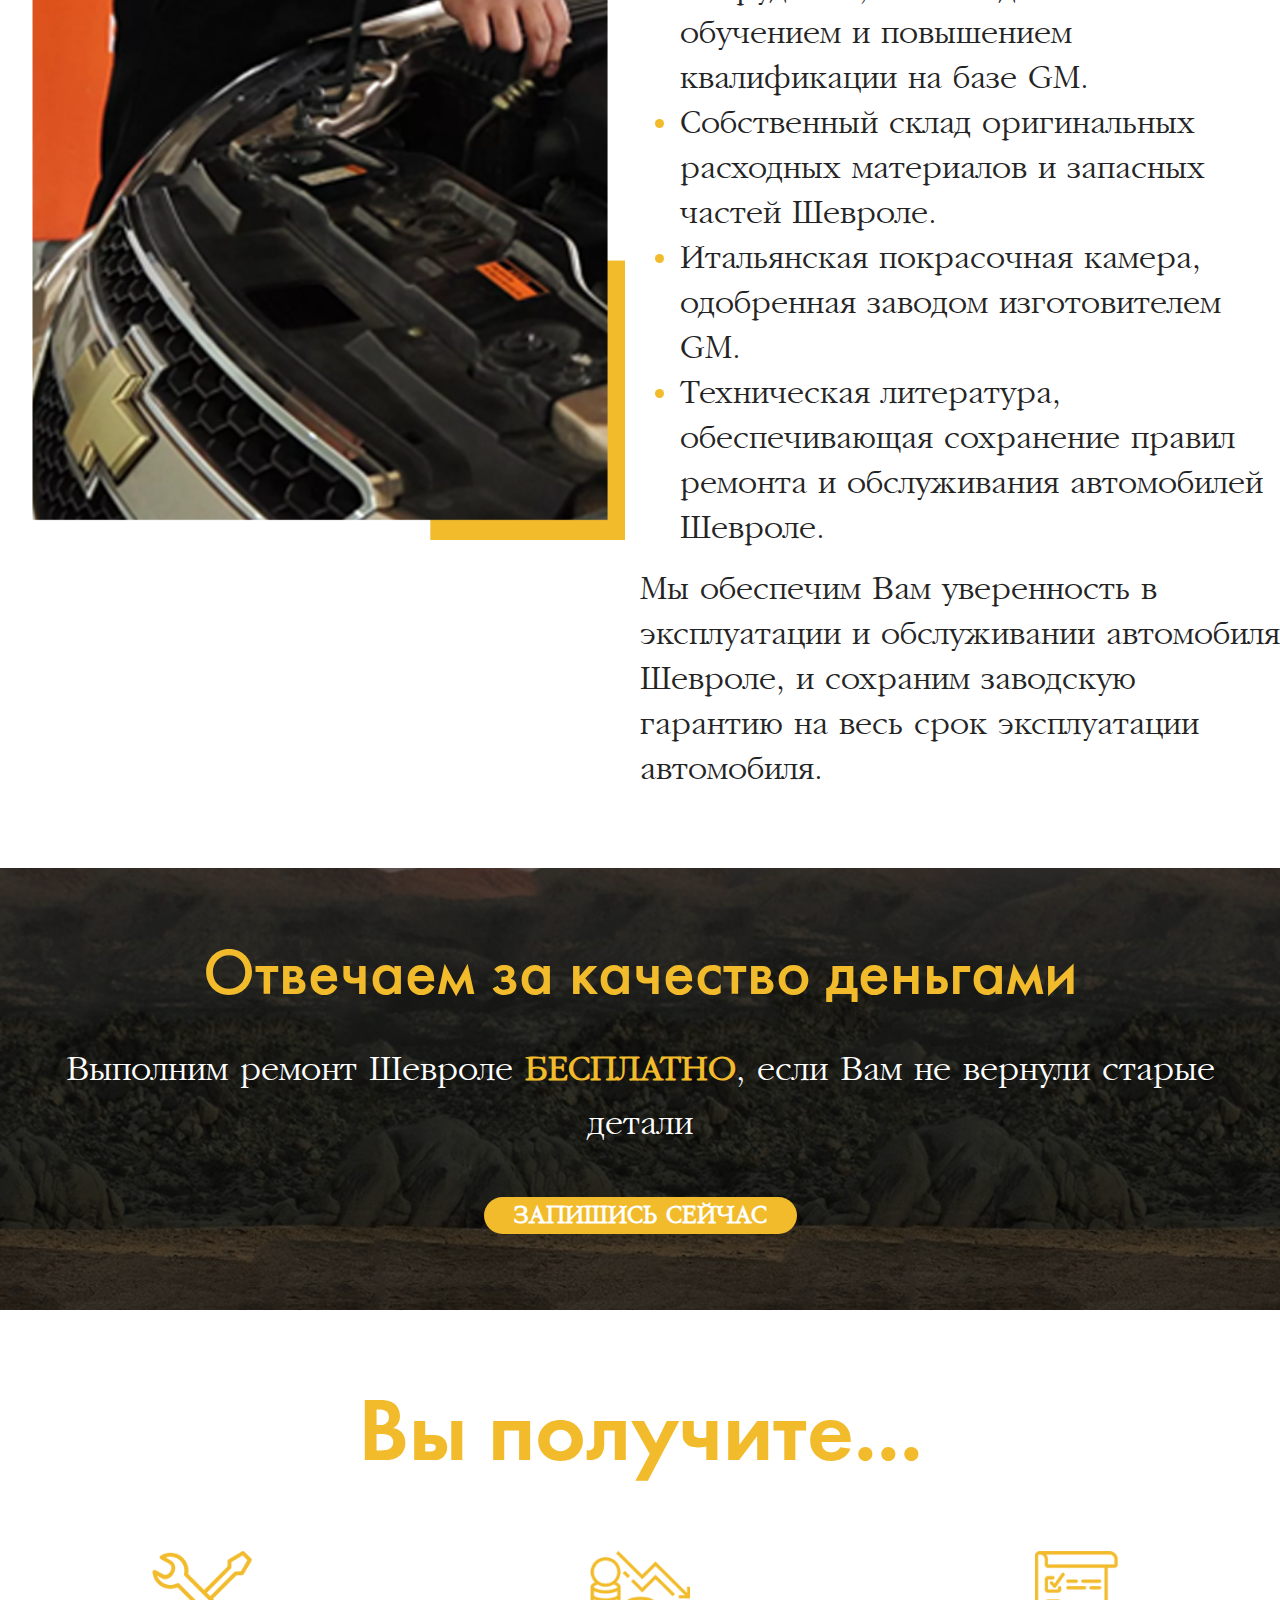
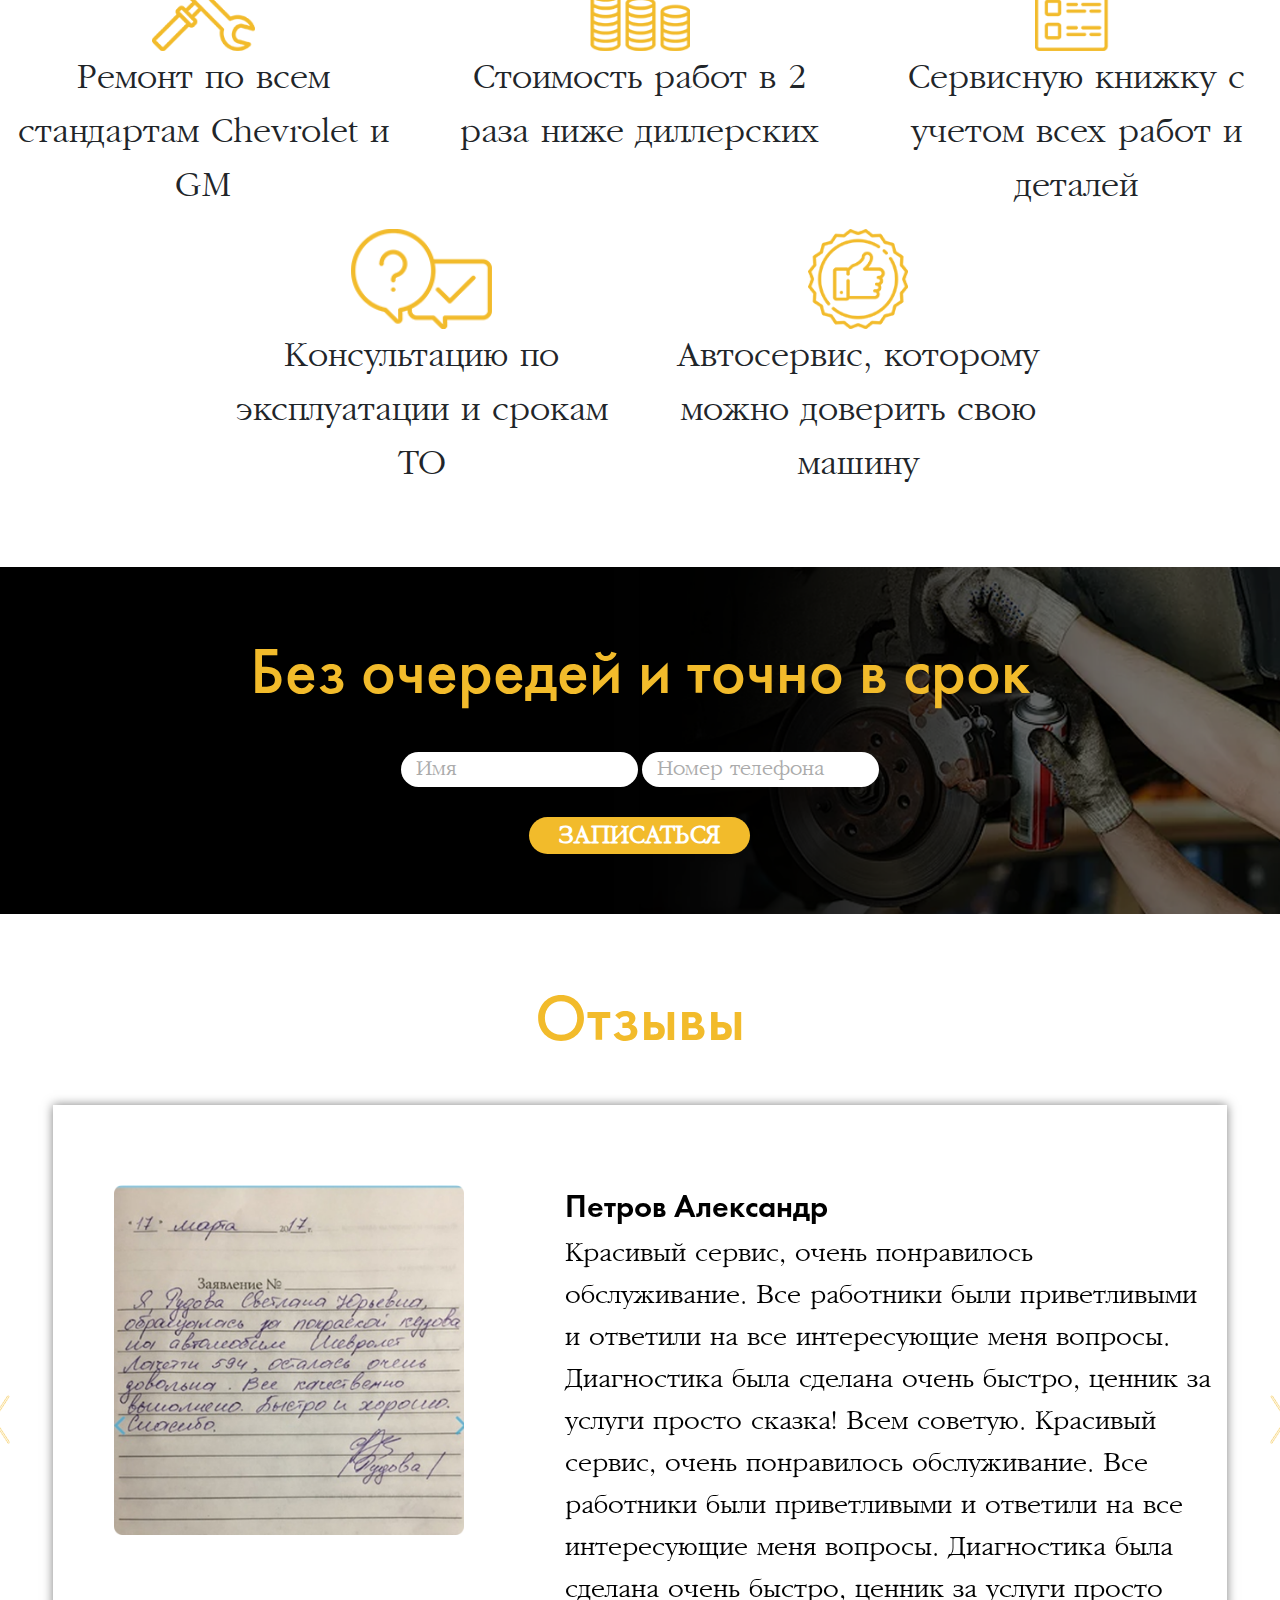
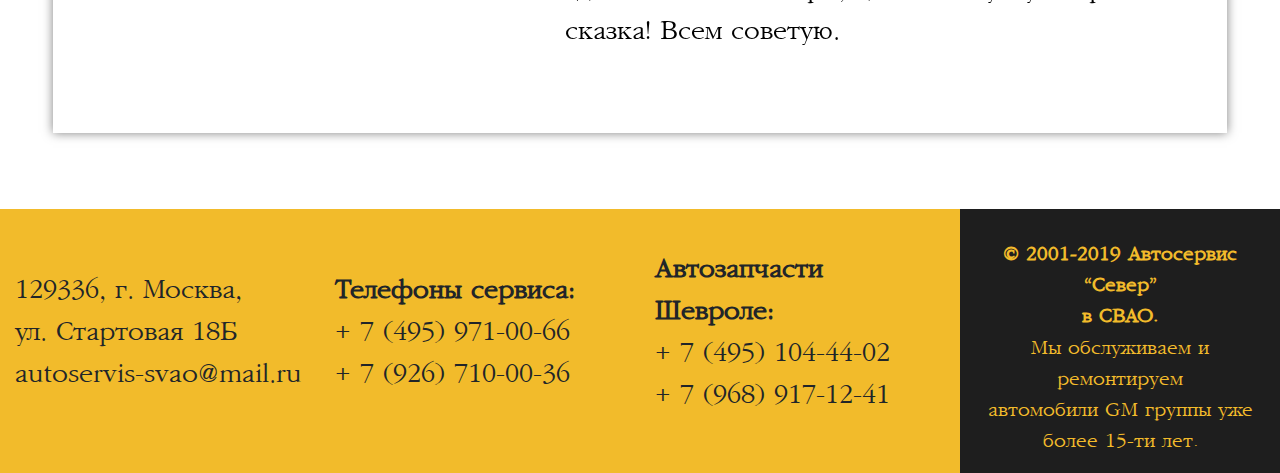
==== commit b44fb25d: "update" ====
--- a/index.html
+++ b/index.html
@@ -99,7 +99,7 @@
     <div class="container-fluid block2">
       <div class="row">
         <div class="col-12 text-center">
-          <p>Отвечаем за качество деньгами</p>
+          <p class="title">Отвечаем за качество деньгами</p>
           <p>Выполним ремонт Шевроле <span class="c-f2 font-weight-bold">БЕСПЛАТНО</span>, если Вам не вернули старые
             детали</p>
           <p><a href="#">запишись сейчас</a></p>
@@ -142,7 +142,7 @@
     <div class="container-fluid block4">
       <div class="row">
         <div class="col-8 offset-2 text-center">
-          <p>Без очередей и точно в срок</p>
+          <p class="title">Без очередей и точно в срок</p>
           <form action="thanks.html">
             <input type="text" id="name1" placeholder="Имя" required>
             <input type="text" id="phone1" placeholder="Номер телефона" required>
@@ -289,4 +289,4 @@
   <script src="js/main.js"></script>
 </body>
 
-</html>+</html>
--- a/css/style.css
+++ b/css/style.css
@@ -272,21 +272,20 @@
 }
 
 .block4 button {
-  padding: 5px 30px;
-  border-radius: 30px;
-  border: 0;
-  background-color: #f2bb2b;
-  font-family: 'garamond';
-  font-size: 26px;
+  padding: 0 30px;
+  border-radius: 30px;
+  border: 0;
+  background-color: #f2bb2b;
+  font-family: 'garamond';
+  font-size: 1.625em;
   line-height: 37px;
   text-transform: uppercase;
   color: #fff;
   font-weight: bold;
-  text-decoration: none;
 }
 
 .block4 form input {
-  margin-bottom: 20px !important;
+  margin: 10px 0;
   height: 35px;
   width: auto;
   border-radius: 30px;
--- a/css/media.css
+++ b/css/media.css
@@ -1,78 +1,137 @@
-@media (max-width: 767px){
+@media (max-width: 767px) {
   .container-fluid {
     padding: 0 40px;
   }
-  body{
+
+  body {
     font-size: 10px;
   }
 
   .block5 .carousel-control-prev {
-   display: none;
- }
+    display: none;
+  }
 
- .block5 .carousel-control-next {
-   display: none;
- }
+  .block5 .carousel-control-next {
+    display: none;
+  }
 
+  header .name {
+    font-size: 4em !important;
+    line-height: normal !important;
+  }
+
+  .block1 .title {
+    font-size: 0.6em !important;
+    line-height: normal !important;
+  }
+
+  .block2 .title {
+    font-size: 3em !important;
+    line-height: normal !important;
+  }
+
+  .block3 .title {
+    font-size: 0.6em !important;
+    line-height: normal !important;
+  }
+
+  .container-fluid.block4 {
+    padding: 0;
+  }
+  .block4 button {
+    font-size: 2em;
+  }
+
+  .block4 input {
+    font-size: 1.4em;
+  }
+
+  .block4 .title {
+    font-size: 3em !important;
+    line-height: normal !important;
+  }
 }
-@media (min-width: 768px) and(max-width: 991px){
+
+@media (min-width: 768px) and (max-width: 991px) {
   .container-fluid {
     padding: 0 70px;
   }
 
+  .block5 .carousel-control-prev {
+    display: none;
+  }
+
+  .block5 .carousel-control-next {
+    display: none;
+  }
 }
 
-@media (min-width: 768px) and(max-width: 991px) and (orientation: landscape){
+@media (min-width: 768px) and(max-width: 991px) and (orientation: landscape) {
   .container-fluid {
     padding: 0 70px;
   }
 
+  .block5 .carousel-control-prev {
+    display: none;
+  }
 
+  .block5 .carousel-control-next {
+    display: none;
+  }
 }
-@media (min-width: 992px) and (max-width: 1199px){
+
+@media (min-width: 992px) and (max-width: 1199px) {
   .container-fluid {
     padding: 0 133px;
   }
+}
 
-
-}
-@media (min-width: 1200px) and (max-width: 1499){
+@media (min-width: 1200px) and (max-width: 1499) {
   .container-fluid {
     padding: 0 233px;
   }
+
   .header .row:nth-child(2) {
     height: 60vh;
   }
+
   .header .row:nth-child(2) .name {
     font-size: 66px;
     line-height: 80px;
   }
+
   .cor-img {
     height: 65vh;
   }
 }
+
 @media (min-width: 1500px) {
   .container-fluid {
     padding: 0 233px;
   }
+
   .header .row:nth-child(2) .name {
     font-size: 90px;
     line-height: 91px;
   }
+
   .cor-img {
     height: 90vh;
   }
+
   .header .row:nth-child(2) {
     height: 55vh;
   }
-  header{
+
+  header {
     height: 100vh;
   }
-  .block4{
+
+  .block4 {
     height: auto;
   }
+
   .block4 form input {
     width: 400px;
   }
-
 }
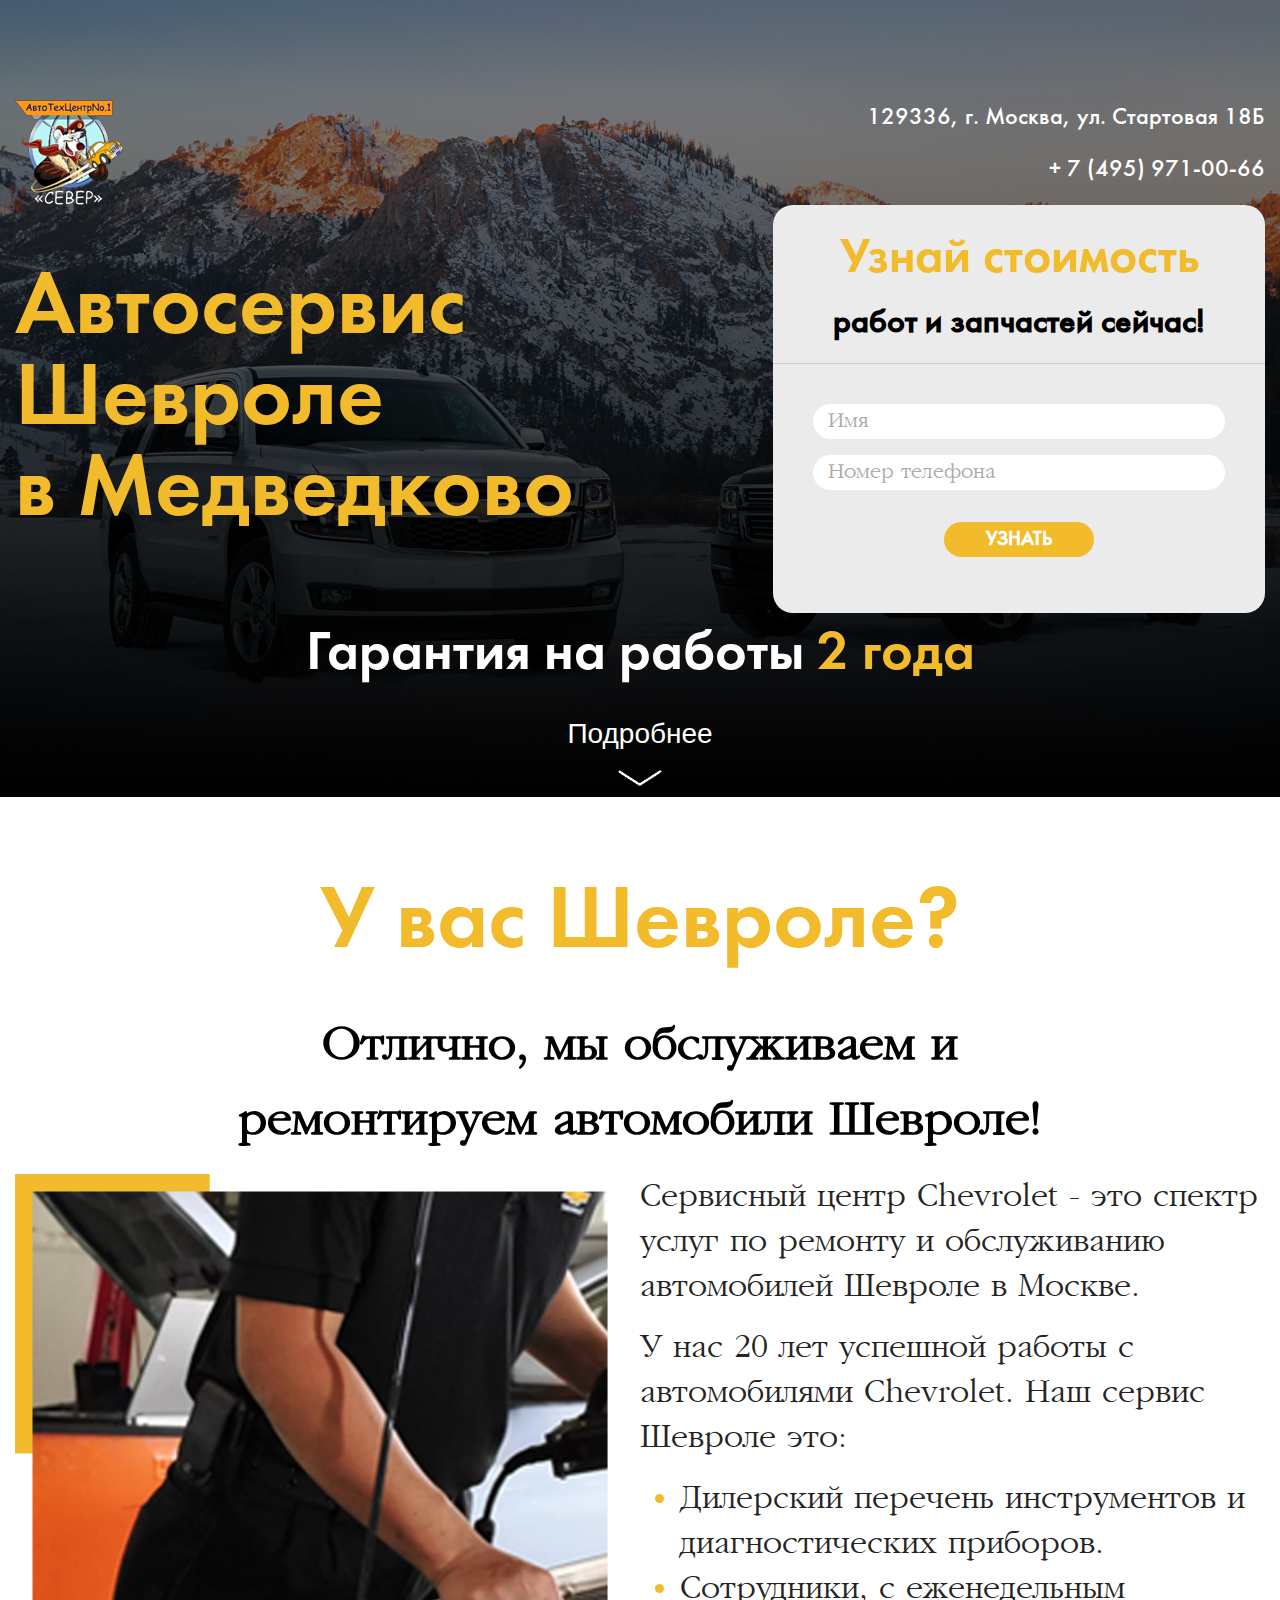
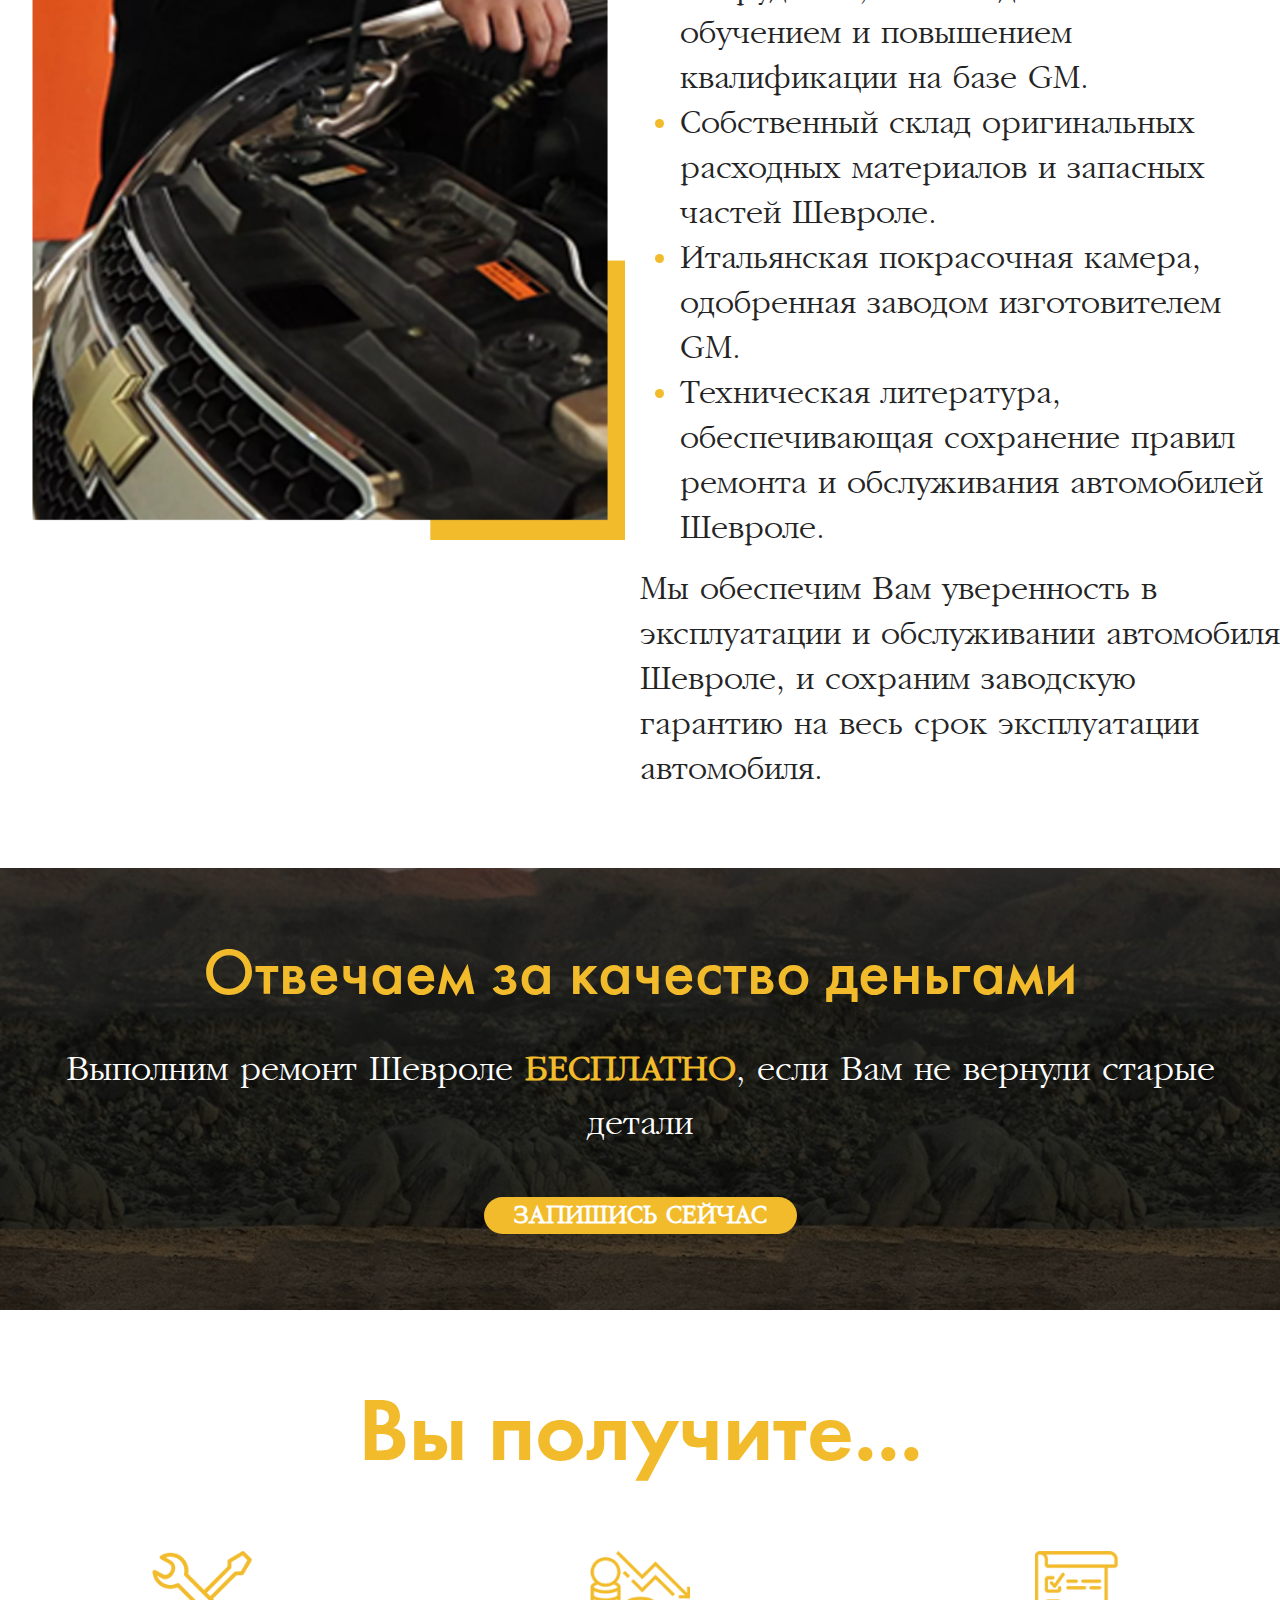
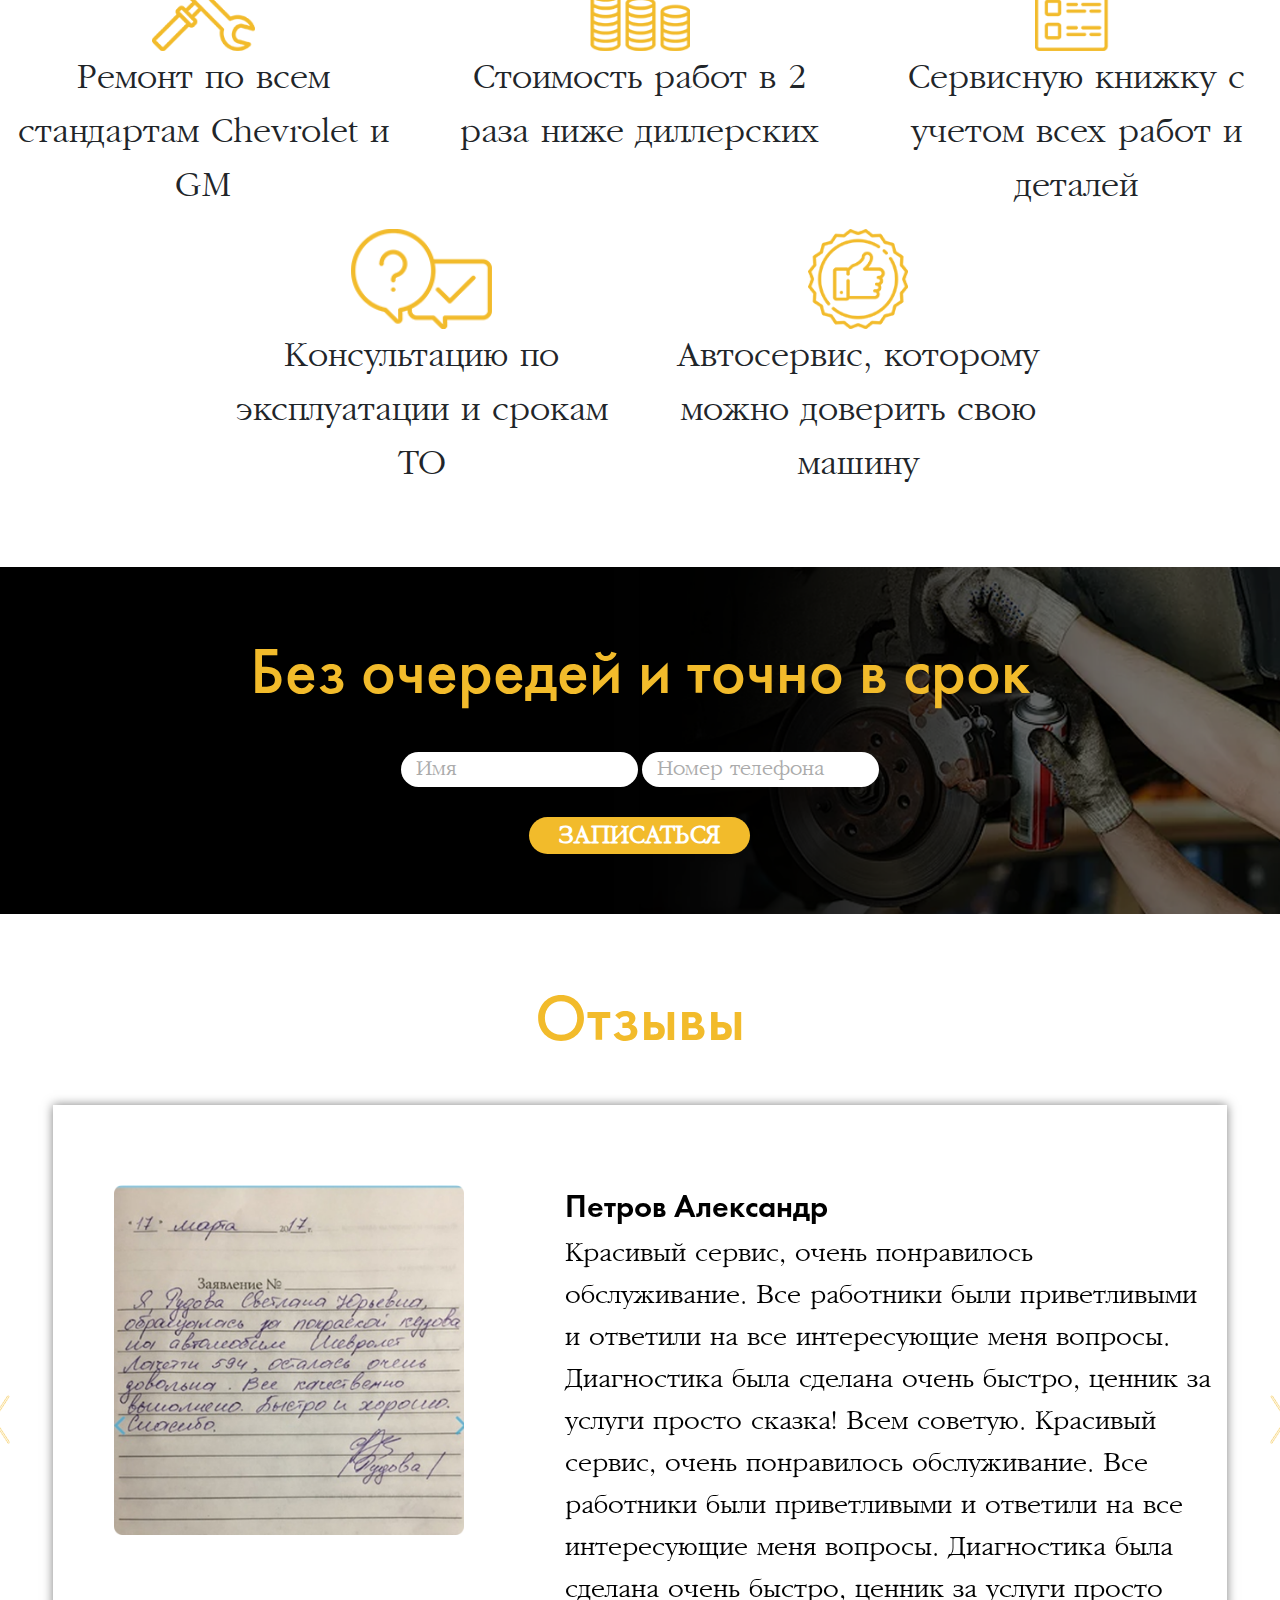
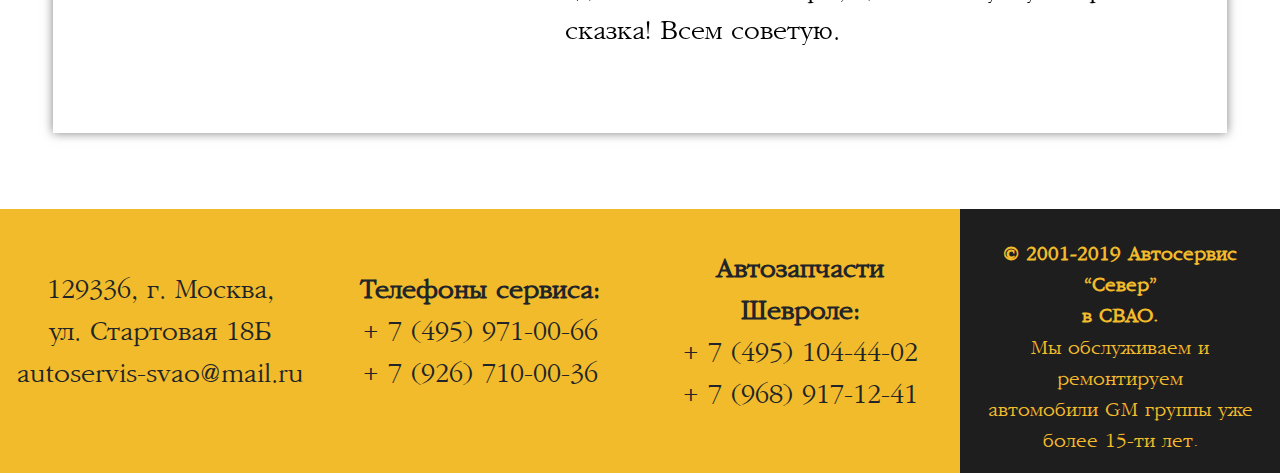
==== commit e7aaaba5: "upd" ====
--- a/index.html
+++ b/index.html
@@ -253,36 +253,36 @@
         </div>
       </div>
     </div>
-
-    <footer>
-      <div class="container-fluid footer pt-xl-0">
-        <div class="row d-flex align-items-center">
-          <div class="col-xl-3 col-6">
-            <p>129336, г. Москва,<br />
-              ул. Стартовая 18Б<br />
-              autoservis-svao@mail.ru</p>
-          </div>
-          <div class="col-xl-3 col-6">
-            <p><strong>Телефоны сервиса:</strong><br />
-              + 7 (495) 971-00-66<br />
-              + 7 (926) 710-00-36</p>
-          </div>
-          <div class="col-xl-3 col-6">
-            <p><strong>Автозапчасти Шевроле:</strong><br />
-              + 7 (495) 104-44-02<br />
-              + 7 (968) 917-12-41</p>
-          </div>
-          <div class="col-xl-3 col-6 info text-center">
-            <p style="color: #f2bb2b"><strong>© 2001-2019 Автосервис “Север”<br />
-                в СВАО.</strong><br />
-              Мы обслуживаем и ремонтируем<br />
-              автомобили GM группы уже<br />
-              более 15-ти лет.</p>
-          </div>
-        </div>
-      </div>
-    </footer>
   </main>
+
+  <footer>
+    <div class="container-fluid footer pt-xl-0">
+      <div class="row d-flex align-items-center text-center">
+        <div class="col-xl-3 col-md-6 col-lg-6 col-sm-12">
+          <p>129336, г. Москва,<br />
+            ул. Стартовая 18Б<br />
+            autoservis-svao@mail.ru</p>
+        </div>
+        <div class="col-xl-3 col-md-6 col-lg-6 col-sm-12">
+          <p><strong>Телефоны сервиса:</strong><br />
+            + 7 (495) 971-00-66<br />
+            + 7 (926) 710-00-36</p>
+        </div>
+        <div class="col-xl-3 col-md-6 col-lg-6 col-sm-12">
+          <p><strong>Автозапчасти Шевроле:</strong><br />
+            + 7 (495) 104-44-02<br />
+            + 7 (968) 917-12-41</p>
+        </div>
+        <div class="col-xl-3 col-md-6 col-lg-6 col-sm-12 info text-center">
+          <p style="color: #f2bb2b"><strong>© 2001-2019 Автосервис “Север”<br />
+              в СВАО.</strong><br />
+            Мы обслуживаем и ремонтируем<br />
+            автомобили GM группы уже<br />
+            более 15-ти лет.</p>
+        </div>
+      </div>
+    </div>
+  </footer>
 
   <script src="js/jquery-3.4.1.min.js"></script>
   <script src="js/bootstrap.min.js"></script>
--- a/css/media.css
+++ b/css/media.css
@@ -7,6 +7,10 @@
     font-size: 10px;
   }
 
+  .callback .title p{
+    line-height: normal !important;
+    font-size: 2em !important;
+  }
   .block5 .carousel-control-prev {
     display: none;
   }
@@ -36,14 +40,14 @@
   }
 
   .container-fluid.block4 {
-    padding: 0;
+    padding: 0 20px;
   }
   .block4 button {
-    font-size: 2em;
+    font-size: 1.5em;
   }
 
   .block4 input {
-    font-size: 1.4em;
+    font-size: 1em;
   }
 
   .block4 .title {
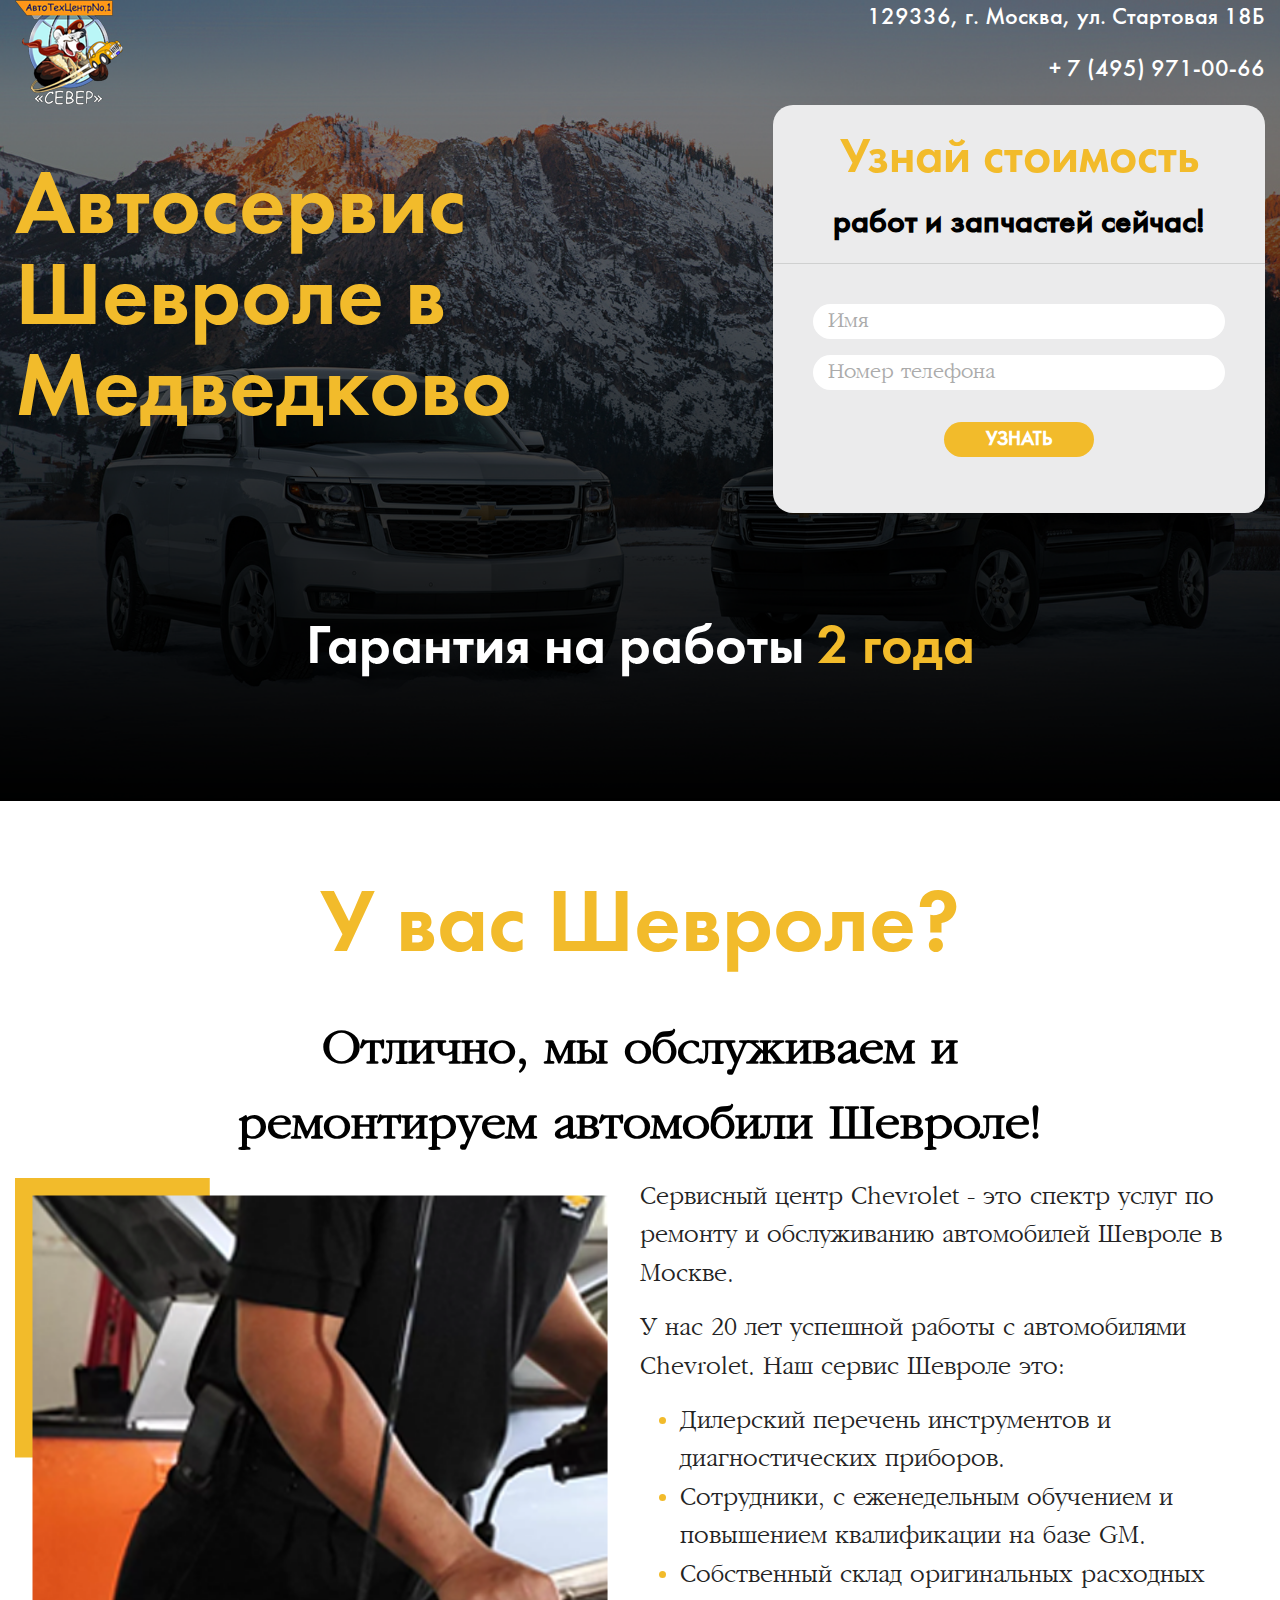
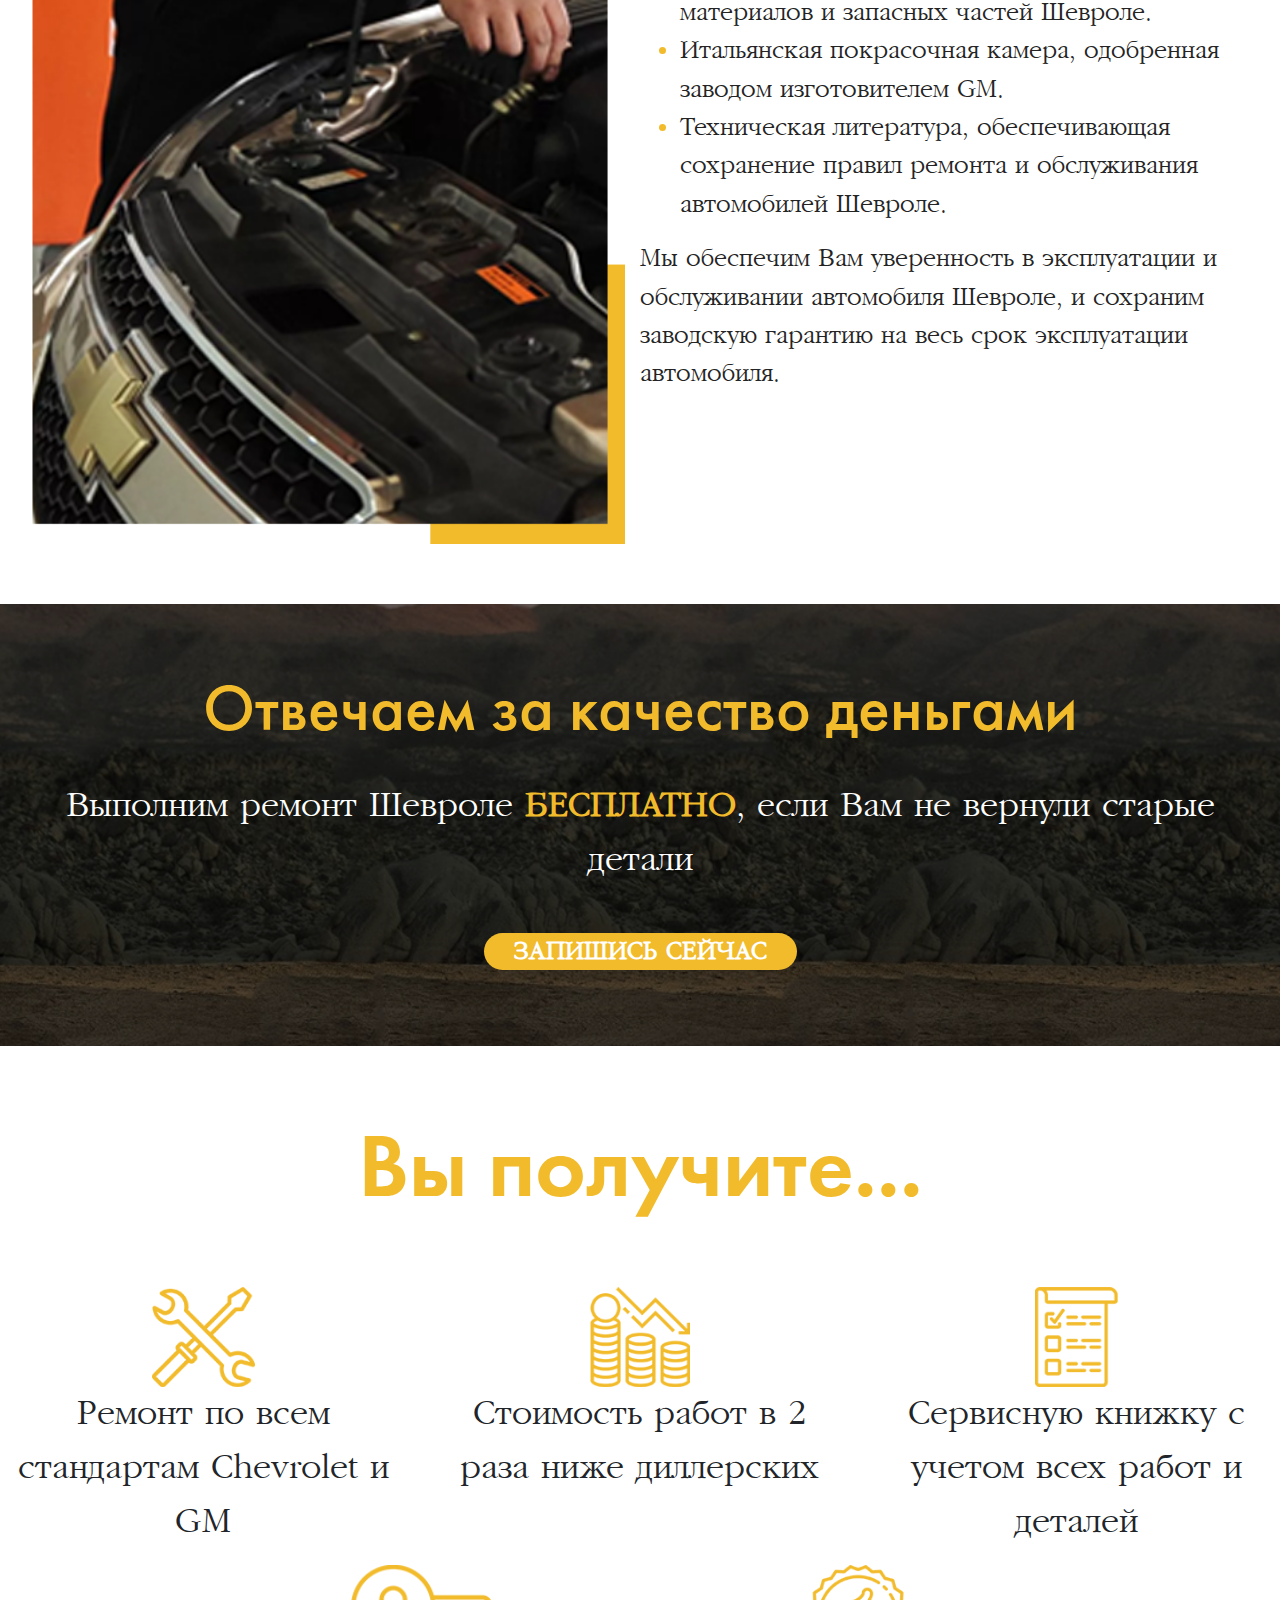
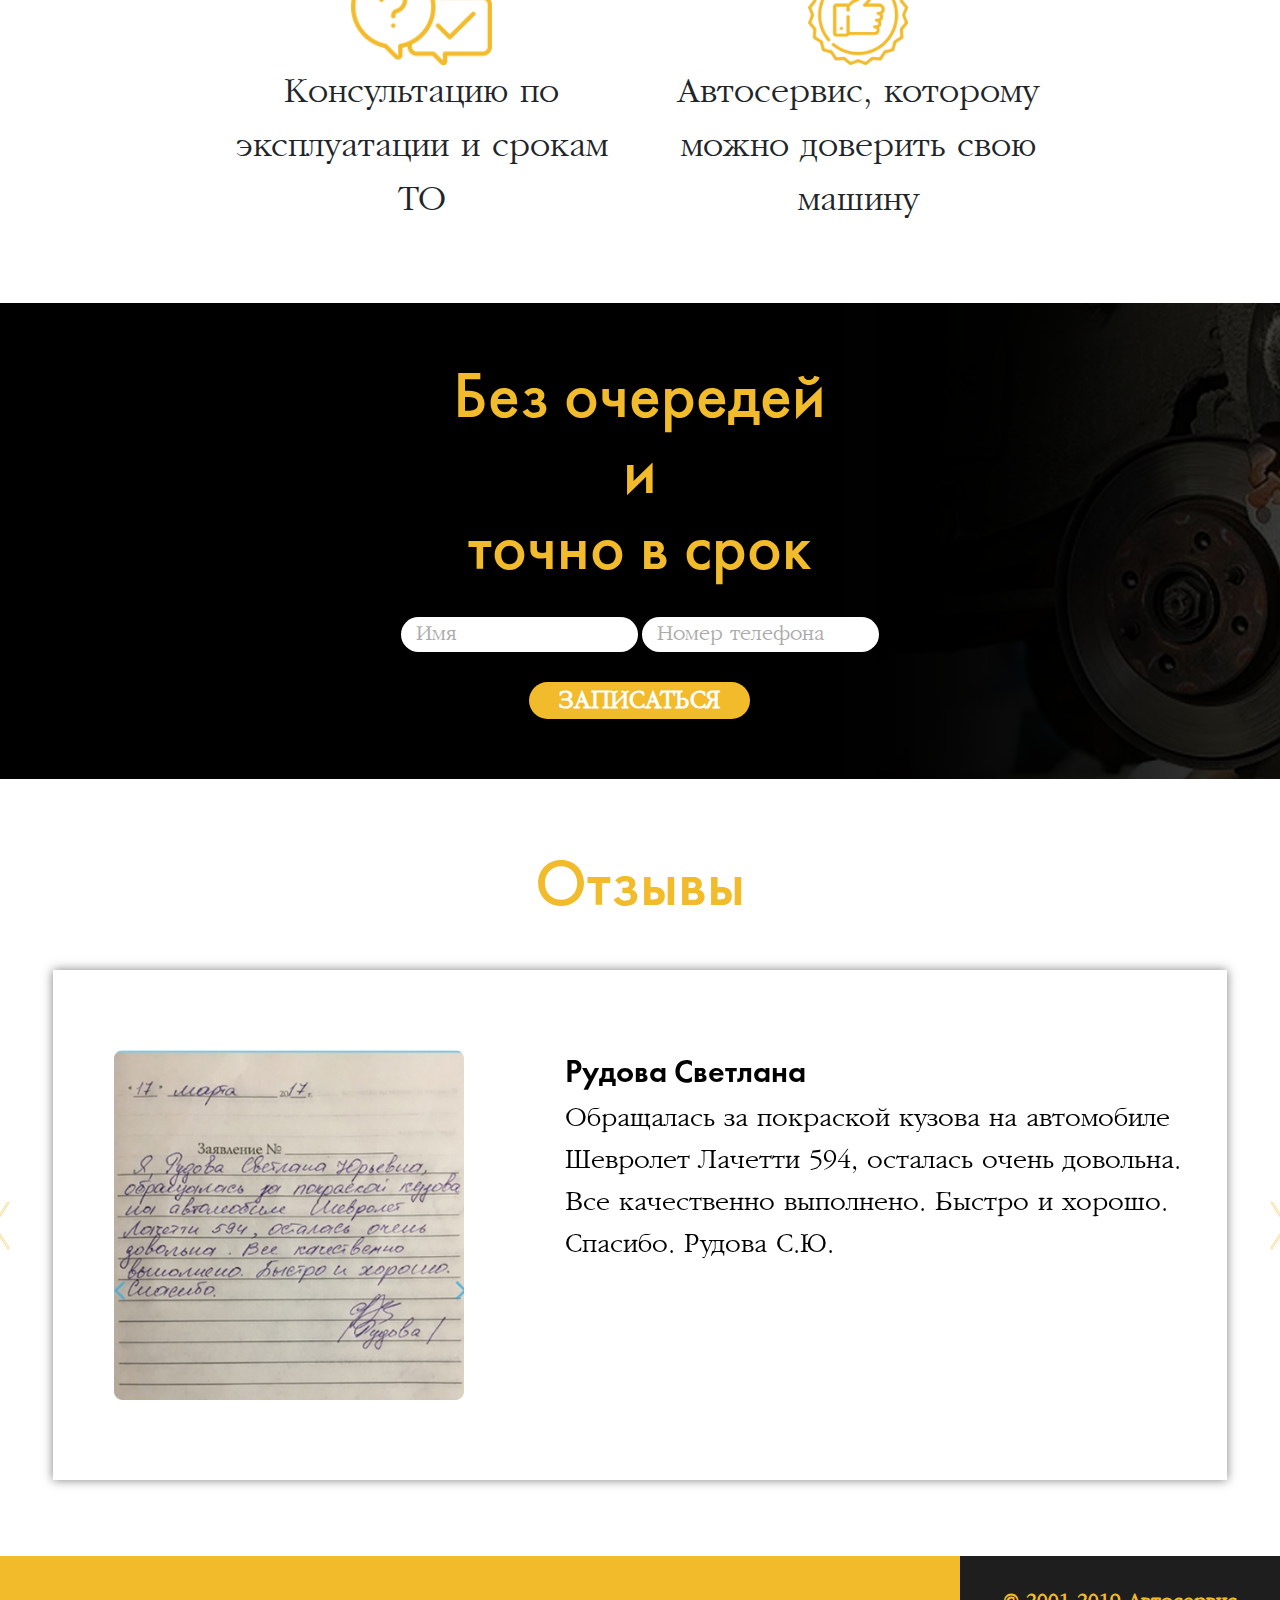
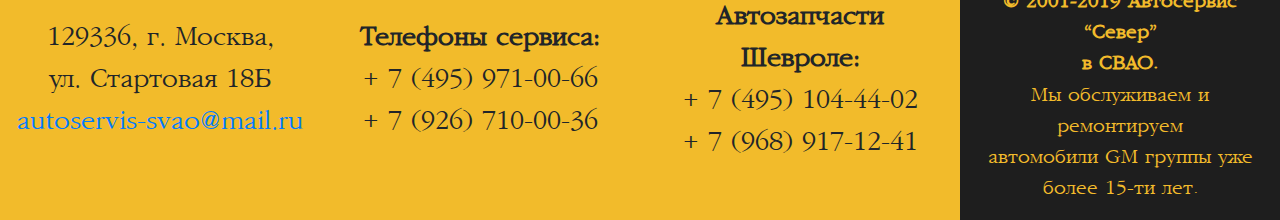
==== commit dd3e8031: "upd" ====
--- a/index.html
+++ b/index.html
@@ -5,8 +5,7 @@
   <meta charset="utf-8">
   <meta name="viewport" content="width=device-width, initial-scale=1, shrink-to-fit=no">
   <title>АвтоСервис</title>
-  <link rel="stylesheet" href="https://use.fontawesome.com/releases/v5.8.2/css/all.css"
-    integrity="sha384-oS3vJWv+0UjzBfQzYUhtDYW+Pj2yciDJxpsK1OYPAYjqT085Qq/1cq5FLXAZQ7Ay" crossorigin="anonymous">
+  <link rel="stylesheet" href="https://use.fontawesome.com/releases/v5.8.2/css/all.css" integrity="sha384-oS3vJWv+0UjzBfQzYUhtDYW+Pj2yciDJxpsK1OYPAYjqT085Qq/1cq5FLXAZQ7Ay" crossorigin="anonymous">
   <link rel="stylesheet" href="css/bootstrap.min.css">
   <link rel="stylesheet" href="css/style.css">
   <link rel="stylesheet" href="css/media.css">
@@ -28,7 +27,7 @@
       </div>
       <div class="row">
         <div class="col-lg-12 col-xl-6 col-12 d-flex justify-content-xl-start justify-content-center">
-          <p class="align-self-center name">Автосервис<br />Шевроле<br> в Медведково</p>
+          <p class="align-self-center name">Автосервис<br />Шевроле в<br> Медведково</p>
         </div>
         <div class="col-lg-12 col-xl-6 col-12 d-flex justify-content-xl-end justify-content-center">
           <div class="callback align-self-center text-center">
@@ -51,12 +50,8 @@
         </div>
       </div>
       <div class="row garant">
-        <div class="col-12 text-center">
+        <div class="col-12 text-center align-self-center">
           <p>Гарантия на работы <span class="c-f2">2 года</span></p>
-          <div class="more">
-            <a class="d-block" id="more" href="#block1">Подробнее<br /><img src="img/header/arrow_down.png"
-                alt="Стрелка вниз"></a>
-          </div>
         </div>
       </div>
     </div>
@@ -142,7 +137,7 @@
     <div class="container-fluid block4">
       <div class="row">
         <div class="col-8 offset-2 text-center">
-          <p class="title">Без очередей и точно в срок</p>
+          <p class="title">Без очередей<br />и <br />точно в срок</p>
           <form action="thanks.html">
             <input type="text" id="name1" placeholder="Имя" required>
             <input type="text" id="phone1" placeholder="Номер телефона" required>
@@ -166,37 +161,19 @@
                     <img src="img/block5/comment1.png" alt="Комментарий" class="" height="350px">
                   </div>
                   <div class="col-12 col-xl-7">
-                    <div class="name">Петров Александр</div>
-                    <div class="comment"> Красивый сервис, очень понравилось обслуживание.
-                      Все работники были приветливыми и ответили на все
-                      интересующие меня вопросы.
-                      Диагностика была сделана очень быстро, ценник за
-                      услуги просто сказка! Всем советую.
-                      Красивый сервис, очень понравилось обслуживание.
-                      Все работники были приветливыми и ответили на все
-                      интересующие меня вопросы.
-                      Диагностика была сделана очень быстро, ценник за
-                      услуги просто сказка! Всем советую.</div>
+                    <div class="name">Рудова Светлана</div>
+                    <div class="comment"> Обращалась за покраской кузова на автомобиле Шевролет Лачетти 594, осталась очень довольна. Все качественно выполнено. Быстро и хорошо. Спасибо. Рудова С.Ю. </div>
                   </div>
                 </div>
               </div>
               <div class="carousel-item">
                 <div class="row justify-content-center">
-                  <div class="col-12 col-xl-5 text-center">
+                  <div class="col-12 col-xl-5 text-center img">
                     <img src="img/block5/comment2.jpg" alt="Комментарий" class="" height="350px">
                   </div>
                   <div class="col-12 col-xl-7">
-                    <div class="name">Петров Александр</div>
-                    <div class="comment"> Красивый сервис, очень понравилось обслуживание.
-                      Все работники были приветливыми и ответили на все
-                      интересующие меня вопросы.
-                      Диагностика была сделана очень быстро, ценник за
-                      услуги просто сказка! Всем советую.
-                      Красивый сервис, очень понравилось обслуживание.
-                      Все работники были приветливыми и ответили на все
-                      интересующие меня вопросы.
-                      Диагностика была сделана очень быстро, ценник за
-                      услуги просто сказка! Всем советую.</div>
+                    <div class="name">Клиент Автосервиса</div>
+                    <div class="comment"> Вновь обратился в данный сервис. Все на высшем уровне. Вернусь сюда обязательно. Спасибо!!!</div>
                   </div>
                 </div>
               </div>
@@ -206,37 +183,20 @@
                     <img src="img/block5/comment3.jpg" alt="Комментарий" class="" height="350px">
                   </div>
                   <div class="col-12 col-xl-7">
-                    <div class="name">Петров Александр</div>
-                    <div class="comment"> Красивый сервис, очень понравилось обслуживание.
-                      Все работники были приветливыми и ответили на все
-                      интересующие меня вопросы.
-                      Диагностика была сделана очень быстро, ценник за
-                      услуги просто сказка! Всем советую.
-                      Красивый сервис, очень понравилось обслуживание.
-                      Все работники были приветливыми и ответили на все
-                      интересующие меня вопросы.
-                      Диагностика была сделана очень быстро, ценник за
-                      услуги просто сказка! Всем советую.</div>
+                    <div class="name">Волошин Андрей</div>
+                    <div class="comment"> Я Волошин Андрей обратился в данный автосервис с проблемой в коробке. Моей машиной стали заниматься (Дмитрий) мастер, я имел возможность подходить и наблюдать за работой данного мастера. Хочу выразить свою
+                      благодарность за отношение к работе и к клиенту (ко мне), На вопросы отвечал и объяснял. Работой я остался доволен...</div>
                   </div>
                 </div>
               </div>
               <div class="carousel-item">
                 <div class="row justify-content-center">
-                  <div class="col-12 col-xl-5 text-center">
+                  <div class="col-12 col-xl-5 text-center img">
                     <img src="img/block5/comment4.jpg" alt="Комментарий" class="" height="350px">
                   </div>
                   <div class="col-12 col-xl-7">
-                    <div class="name">Петров Александр</div>
-                    <div class="comment"> Красивый сервис, очень понравилось обслуживание.
-                      Все работники были приветливыми и ответили на все
-                      интересующие меня вопросы.
-                      Диагностика была сделана очень быстро, ценник за
-                      услуги просто сказка! Всем советую.
-                      Красивый сервис, очень понравилось обслуживание.
-                      Все работники были приветливыми и ответили на все
-                      интересующие меня вопросы.
-                      Диагностика была сделана очень быстро, ценник за
-                      услуги просто сказка! Всем советую.</div>
+                    <div class="name">Владелец Chevrolet Cruze</div>
+                    <div class="comment"> Грамотное консультирование в приемной зоне, вежливое обслуживание. При замене колодок сказали что задние еще хорошие, что снизило цену ремонта. Спасибо за честность всем сотрудникам!</div>
                   </div>
                 </div>
               </div>
@@ -261,7 +221,7 @@
         <div class="col-xl-3 col-md-6 col-lg-6 col-sm-12">
           <p>129336, г. Москва,<br />
             ул. Стартовая 18Б<br />
-            autoservis-svao@mail.ru</p>
+            <a href="mailto:autoservis-svao@mail.ru">autoservis-svao@mail.ru</a></p>
         </div>
         <div class="col-xl-3 col-md-6 col-lg-6 col-sm-12">
           <p><strong>Телефоны сервиса:</strong><br />
--- a/css/style.css
+++ b/css/style.css
@@ -30,7 +30,6 @@
   background-image: url('../img/header/background.png');
   background-position: center;
   background-size: cover;
-  padding-top: 100px;
 }
 
 .header p {
@@ -111,23 +110,14 @@
   color: #f2bb2b;
 }
 
+.header .garant{
+  height: 32vh;
+}
+
 .header .garant p {
   font-size: 3.5em;
-  font-family: 'futurademic'
-}
-
-.header .more a {
-  text-decoration: none;
-  font-size: 1.75em;
-  font-style: 'futuramediumc';
-  color: #fff;
-}
-
-.header .more a:hover {
-  animation-name: more;
-  animation-duration: 2s;
-  animation-timing-function: linear;
-  animation-iteration-count: infinite;
+  font-family: 'futurademic';
+  vertical-align:bottom;
 }
 
 @keyframes more {
@@ -183,9 +173,9 @@
 }
 
 .block1 .description {
-  font-size: 2.125em;
+  font-size: 1.6em;
   color: #242424;
-  line-height: 45px;
+
   font-family: 'garamond';
 }
 
@@ -261,8 +251,9 @@
   padding-bottom: 60px !important;
 }
 
-.block4 p {
+.block4 .title {
   font-size: 4.125em;
+  line-height: normal;
   color: #f2bb2b;
   font-family: 'futuramediumc';
 }
--- a/css/media.css
+++ b/css/media.css
@@ -138,4 +138,8 @@
   .block4 form input {
     width: 400px;
   }
+
+  .block5 .img img{
+    width: 95%;
+  }
 }
